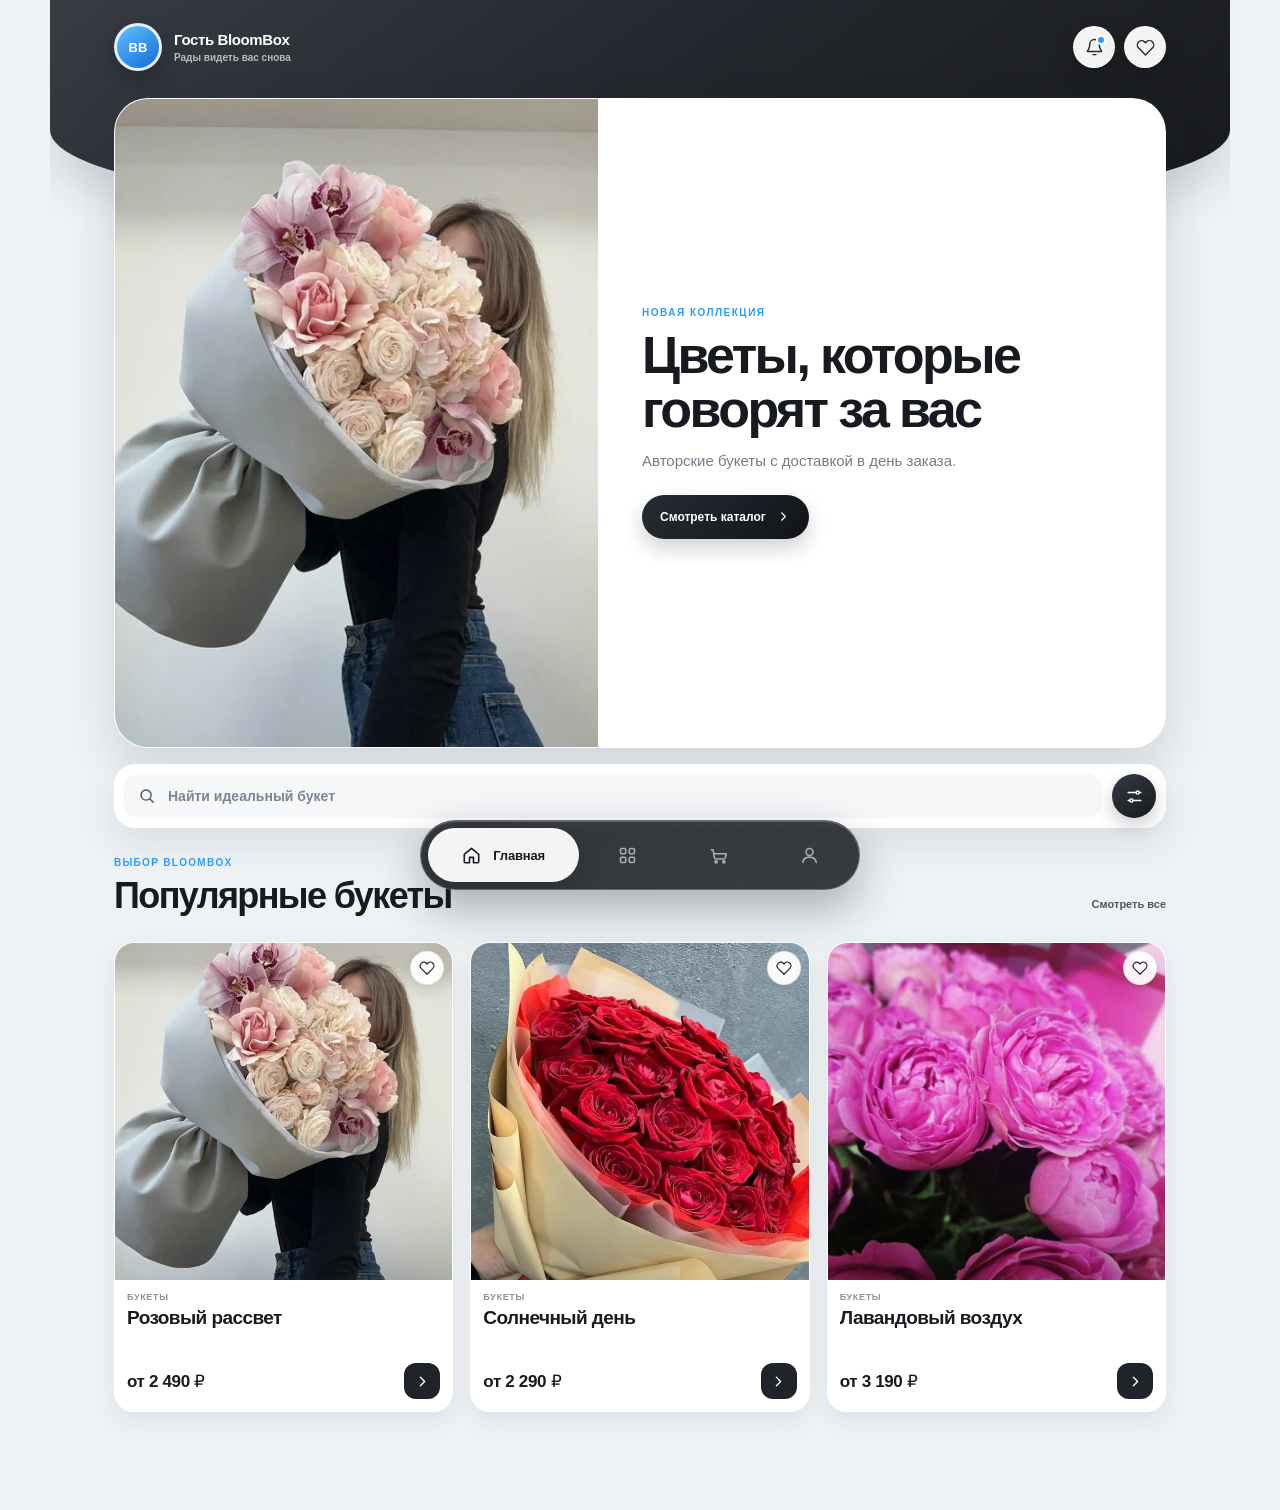
==== index.html @ d6ca6394 "Add files via upload" ====
<!doctype html>
<html lang="ru">
<head>
  <meta charset="utf-8">
  <meta name="viewport" content="width=device-width, initial-scale=1, viewport-fit=cover">
  <meta name="theme-color" content="#23262c">
  <meta name="color-scheme" content="light">
  <title>BloomBox</title>
  <link rel="stylesheet" href="styles.css?v=58">
  <script src="https://telegram.org/js/telegram-web-app.js"></script>
</head>
<body>
  <div class="app-shell is-main" id="appShell">
    <header class="profile-hero" id="profileHero">
      <div class="profile-bar">
        <button class="user-chip" type="button" data-nav-target="profile" aria-label="Открыть профиль">
          <span class="user-avatar" id="userAvatar" aria-hidden="true"><span id="userInitials">BB</span></span>
          <span class="user-copy">
            <strong id="userName">Гость BloomBox</strong>
            <small>Рады видеть вас снова</small>
          </span>
        </button>

        <div class="profile-actions">
          <button class="round-action has-dot" id="notificationAction" type="button" aria-label="Уведомления">
            <svg viewBox="0 0 24 24" aria-hidden="true"><path d="M18 8a6 6 0 0 0-12 0c0 7-3 7-3 9h18c0-2-3-2-3-9"/><path d="M13.75 21h-3.5"/></svg>
          </button>
          <button class="round-action" id="favoriteAction" type="button" aria-label="Открыть избранное">
            <svg viewBox="0 0 24 24" aria-hidden="true"><path d="M20.8 4.9a5.45 5.45 0 0 0-7.7 0L12 6l-1.1-1.1a5.45 5.45 0 0 0-7.7 7.7l1.1 1.1L12 21.4l7.7-7.7 1.1-1.1a5.45 5.45 0 0 0 0-7.7Z"/></svg>
          </button>
        </div>
      </div>
    </header>

    <main class="page-stack" id="pageStack">
      <section class="page is-active" id="page-main" data-page="main" aria-label="Главная">
        <article class="feature-card">
          <div class="feature-card__media">
            <img id="mainHeroImage" src="images/rozovyi-rassvet.webp" data-default-src="images/rozovyi-rassvet.webp" alt="Нежный розовый букет" loading="eager">
          </div>
          <div class="feature-card__copy">
            <span class="feature-card__eyebrow">Новая коллекция</span>
            <h1>Цветы, которые говорят за вас</h1>
            <p>Авторские букеты с доставкой в день заказа.</p>
            <button class="primary-button" type="button" data-nav-target="search">
              <span>Смотреть каталог</span>
              <svg viewBox="0 0 24 24" aria-hidden="true"><path d="m9 18 6-6-6-6"/></svg>
            </button>
          </div>
        </article>

        <section class="search-panel card-surface" aria-label="Поиск букетов">
          <div class="search-field search-field--live">
            <svg class="search-field__icon" viewBox="0 0 24 24" aria-hidden="true"><circle cx="10.75" cy="10.75" r="6.75"/><path d="m16 16 4.25 4.25"/></svg>
            <input
              id="homeSearch"
              type="search"
              placeholder="Найти идеальный букет"
              autocomplete="off"
              enterkeyhint="search"
              aria-label="Поиск букетов на главной"
            >
            <button class="search-field__clear" id="homeSearchClear" type="button" aria-label="Очистить поиск" hidden>
              <svg viewBox="0 0 24 24" aria-hidden="true"><path d="m7 7 10 10M17 7 7 17"/></svg>
            </button>
          </div>
          <button class="filter-button" id="homeFilterButton" type="button" aria-label="Открыть фильтры">
            <svg viewBox="0 0 24 24" aria-hidden="true"><path d="M4 7h10M18 7h2M4 17h2M10 17h10"/><circle cx="16" cy="7" r="2"/><circle cx="8" cy="17" r="2"/></svg>
          </button>
        </section>

        <section class="products-section">
          <div class="section-heading">
            <div>
              <span id="homeSectionEyebrow">Выбор BloomBox</span>
              <h2 id="homeSectionTitle">Популярные букеты</h2>
            </div>
            <button id="homeShowAll" type="button" data-nav-target="search">Смотреть все</button>
          </div>
          <div class="product-grid" id="homeProducts"></div>
        </section>
      </section>

      <section class="page page--content" id="page-search" data-page="search" aria-label="Каталог" hidden>
        <div class="page-heading catalog-heading">
          <div>
            <h1>Каталог</h1>
          </div>
        </div>

        <div class="catalog-sticky-tools">
          <section class="search-panel card-surface catalog-search-panel" aria-label="Поиск товаров в каталоге">
            <div class="search-field search-field--live">
              <svg class="search-field__icon" viewBox="0 0 24 24" aria-hidden="true"><circle cx="10.75" cy="10.75" r="6.75"/><path d="m16 16 4.25 4.25"/></svg>
              <input
                id="catalogSearch"
                type="search"
                placeholder="Найти товар"
                autocomplete="off"
                enterkeyhint="search"
                aria-label="Поиск товаров в каталоге"
              >
              <button class="search-field__clear" id="catalogSearchClear" type="button" aria-label="Очистить поиск" hidden>
                <svg viewBox="0 0 24 24" aria-hidden="true"><path d="m7 7 10 10M17 7 7 17"/></svg>
              </button>
            </div>
          </section>

          <div class="catalog-type-strip">
            <div class="catalog-type-tabs" id="catalogTypeTabs" aria-label="Тип товара">
              <button class="catalog-type-tab is-active" type="button" data-catalog-type="all" aria-pressed="true">Все</button>
              <button class="catalog-type-tab" type="button" data-catalog-type="bouquets" aria-pressed="false">Букеты</button>
              <button class="catalog-type-tab" type="button" data-catalog-type="postcards" aria-pressed="false">Открытки</button>
              <button class="catalog-type-tab" type="button" data-catalog-type="soft-toys" aria-pressed="false">Мягкие игрушки</button>
            </div>
          </div>
        </div>

        <div class="catalog-control-stack">
        <section class="catalog-price-range" aria-labelledby="catalogPriceTitle">
          <header class="catalog-price-range__header">
            <div>
              <span>Диапазон</span>
              <h2 id="catalogPriceTitle">Цена</h2>
            </div>
            <button id="catalogPriceReset" type="button">Сбросить</button>
          </header>

          <div class="catalog-price-values" aria-live="polite">
            <div><span>От</span><strong id="catalogPriceMinLabel">0 ₽</strong></div>
            <div><span>До</span><strong id="catalogPriceMaxLabel">0 ₽</strong></div>
          </div>

          <div class="catalog-range" id="catalogRange">
            <div class="catalog-range__rail"></div>
            <input id="catalogPriceMin" type="range" min="0" max="10000" step="100" value="0" aria-label="Минимальная цена">
            <input id="catalogPriceMax" type="range" min="0" max="10000" step="100" value="10000" aria-label="Максимальная цена">
          </div>
        </section>

        <button class="catalog-sort-control" type="button" data-open-catalog-picker="sort" aria-haspopup="dialog">
          <span>
            <small>Сортировка</small>
            <strong id="catalogSortValue">Сначала популярные</strong>
          </span>
          <svg viewBox="0 0 24 24" aria-hidden="true"><path d="m7 10 5 5 5-5"/></svg>
        </button>
        </div>

        <div class="catalog-results-row">
          <span id="catalogResultsCount">0 товаров</span>
          <button id="catalogResetAll" type="button" hidden>Сбросить всё</button>
        </div>

        <div class="product-grid product-grid--catalog" id="catalogProducts"></div>
      </section>

      <section class="page page--checkout" id="page-cart" data-page="cart" aria-label="Корзина" hidden>
        <header class="checkout-header">
          <button class="checkout-back" id="cartBack" type="button" aria-label="Вернуться назад">
            <svg viewBox="0 0 24 24" aria-hidden="true"><path d="m15 18-6-6 6-6"/></svg>
          </button>
          <div>
            <span>Оформление заказа</span>
            <h1>Ваш заказ</h1>
          </div>
        </header>

        <div class="checkout-flow">
          <section class="checkout-card checkout-card--products" aria-labelledby="cartItemsTitle">
            <div class="checkout-card__heading">
              <div>
                <span>Шаг 1</span>
                <h2 id="cartItemsTitle">Товары</h2>
              </div>
              <small id="cartItemsCount">0 товаров</small>
            </div>
            <div class="cart-items" id="cartContent"></div>
          </section>

          <form class="checkout-form" id="checkoutForm" novalidate>
            <section class="checkout-card">
              <div class="checkout-card__heading">
                <div><span>Шаг 2</span><h2>Контактные данные</h2></div>
              </div>
              <div class="form-grid form-grid--two">
                <label class="field">
                  <span>Ваше имя</span>
                  <input id="customerName" name="customer_name" type="text" autocomplete="name" placeholder="Как к вам обращаться" required>
                </label>
                <label class="field">
                  <span>Телефон</span>
                  <input id="customerPhone" name="customer_phone" type="tel" autocomplete="tel" inputmode="tel" placeholder="+7 999 000-00-00" required>
                </label>
              </div>
            </section>

            <section class="checkout-card">
              <div class="checkout-card__heading">
                <div><span>Шаг 3</span><h2>Получатель</h2></div>
              </div>
              <label class="same-recipient">
                <input id="sameRecipient" type="checkbox">
                <span class="same-recipient__control" aria-hidden="true"><svg viewBox="0 0 24 24"><path d="m6 12 4 4 8-9"/></svg></span>
                <span>Я получу заказ самостоятельно</span>
              </label>
              <div class="form-grid form-grid--two" id="recipientFields">
                <label class="field">
                  <span>Имя получателя</span>
                  <input id="recipientName" name="recipient_name" type="text" autocomplete="off" placeholder="Имя получателя" required>
                </label>
                <label class="field">
                  <span>Телефон получателя</span>
                  <input id="recipientPhone" name="recipient_phone" type="tel" inputmode="tel" placeholder="+7 999 000-00-00" required>
                </label>
              </div>
            </section>

            <section class="checkout-card">
              <div class="checkout-card__heading">
                <div><span>Шаг 4</span><h2>Доставка и самовывоз</h2></div>
              </div>
              <div class="delivery-switch" role="radiogroup" aria-label="Способ получения">
                <label>
                  <input type="radio" name="delivery_type" value="delivery" checked>
                  <span><svg viewBox="0 0 24 24"><path d="M3.5 7.5h11v9h-11z"/><path d="M14.5 10.5h3.1l2.9 3v3h-6z"/><circle cx="7" cy="18" r="1.7"/><circle cx="18" cy="18" r="1.7"/></svg>Доставка</span>
                </label>
                <label>
                  <input type="radio" name="delivery_type" value="pickup">
                  <span><svg viewBox="0 0 24 24"><path d="M5 9.5h14v10H5z"/><path d="M3.5 9.5 6 4.5h12l2.5 5"/><path d="M9 19.5v-5h6v5"/></svg>Самовывоз</span>
                </label>
              </div>

              <div class="delivery-fields" id="deliveryFields">
                <label class="field field--wide">
                  <span>Адрес доставки</span>
                  <input id="deliveryAddress" name="address" type="text" autocomplete="street-address" placeholder="Город, улица, дом, квартира" required>
                </label>
                <div class="form-grid form-grid--two">
                  <label class="field">
                    <span>Дата</span>
                    <input id="deliveryDate" name="delivery_date" type="date" required>
                  </label>
                  <label class="field">
                    <span>Интервал</span>
                    <select id="deliveryInterval" name="delivery_interval" required>
                      <option value="">Выберите время</option>
                      <option>10:00–13:00</option>
                      <option>13:00–16:00</option>
                      <option>16:00–19:00</option>
                      <option>19:00–22:00</option>
                    </select>
                  </label>
                </div>
              </div>
            </section>

            <section class="checkout-card">
              <div class="checkout-card__heading">
                <div><span>Шаг 5</span><h2>Пожелания к заказу</h2></div>
              </div>
              <div class="form-grid">
                <label class="field">
                  <span>Текст открытки</span>
                  <textarea id="postcardText" name="postcard_text" rows="3" maxlength="500" placeholder="Напишите текст, который мы вложим в букет"></textarea>
                </label>
                <label class="field">
                  <span>Комментарий</span>
                  <textarea id="orderComment" name="comment" rows="3" maxlength="700" placeholder="Домофон, этаж или другие детали"></textarea>
                </label>
              </div>
            </section>

            <section class="checkout-card checkout-summary" aria-labelledby="summaryTitle">
              <div class="checkout-card__heading">
                <div><span>Итог</span><h2 id="summaryTitle">Состав заказа</h2></div>
              </div>
              <div class="summary-lines" id="summaryLines"></div>
              <div class="summary-total"><span>К оплате</span><strong id="summaryTotal">0 ₽</strong></div>
            </section>

            <p class="checkout-note">Нажимая «Заказать», вы подтверждаете правильность данных. Менеджер свяжется с вами для подтверждения.</p>
            <div class="form-status" id="formStatus" role="status" aria-live="polite"></div>
          </form>
        </div>
      </section>

      <section class="page page--content" id="page-profile" data-page="profile" aria-label="Профиль" hidden>
        <div class="simple-page card-surface">
          <span>Личный кабинет</span><h1>Профиль</h1>
          <p>Заказы, адреса доставки и персональные настройки появятся здесь.</p>
        </div>
      </section>

      <section class="page page--content admin-page" id="page-admin" data-page="admin" aria-label="Админ-панель" hidden>
        <header class="admin-page__header">
          <div>
            <span>Управление магазином</span>
            <h1>Админ-панель</h1>
          </div>
          <button class="admin-store-button" type="button" data-nav-target="main">
            <span>В магазин</span>
            <svg viewBox="0 0 24 24" aria-hidden="true"><path d="m9 18 6-6-6-6"/></svg>
          </button>
        </header>

        <article class="admin-welcome card-surface">
          <div class="admin-welcome__icon" aria-hidden="true">
            <svg viewBox="0 0 24 24"><path d="M12 3.25 19 6v5.3c0 4.35-2.55 7.7-7 9.45-4.45-1.75-7-5.1-7-9.45V6l7-2.75Z"/><path d="m8.7 12.1 2.1 2.1 4.6-4.8"/></svg>
          </div>
          <div>
            <span>BloomBox Control</span>
            <h2 id="adminGreeting">Доступ администратора подтверждён</h2>
            <p>Заказы, каталог, клиенты и настройки магазина будут собраны в одном интерфейсе.</p>
          </div>
        </article>

        <section class="admin-stats" aria-label="Показатели магазина">
          <article class="admin-stat-card card-surface">
            <div class="admin-stat-card__top">
              <span>Новые заказы</span>
              <i class="admin-stat-card__icon" aria-hidden="true">
                <svg viewBox="0 0 24 24"><path d="M6 4.5h12v15H6z"/><path d="M9 8h6M9 12h6M9 16h3"/></svg>
              </i>
            </div>
            <strong id="adminNewOrders">—</strong>
            <small>Требуют внимания</small>
          </article>

          <article class="admin-stat-card card-surface">
            <div class="admin-stat-card__top">
              <span>Все заказы</span>
              <i class="admin-stat-card__icon" aria-hidden="true">
                <svg viewBox="0 0 24 24"><path d="M4.5 7.5h15v12h-15z"/><path d="M8 7.5V5h8v2.5M8.5 12h7"/></svg>
              </i>
            </div>
            <strong id="adminOrderCount">—</strong>
            <small>За всё время</small>
          </article>

          <article class="admin-stat-card card-surface">
            <div class="admin-stat-card__top">
              <span>Товары</span>
              <i class="admin-stat-card__icon" aria-hidden="true">
                <svg viewBox="0 0 24 24"><path d="M5 8.25 12 4l7 4.25v8.5L12 21l-7-4.25v-8.5Z"/><path d="m5 8.25 7 4.25 7-4.25M12 12.5V21"/></svg>
              </i>
            </div>
            <strong id="adminProductCount">—</strong>
            <small>Опубликовано</small>
          </article>

          <article class="admin-stat-card admin-stat-card--accent card-surface">
            <div class="admin-stat-card__top">
              <span>Выручка</span>
              <i class="admin-stat-card__icon" aria-hidden="true">
                <svg viewBox="0 0 24 24"><path d="M5 7h14v10H5z"/><path d="M8 10.5h8M8 13.5h5"/></svg>
              </i>
            </div>
            <strong id="adminRevenue">—</strong>
            <small>Без отменённых заказов</small>
          </article>
        </section>

        <section class="admin-section">
          <div class="admin-section__heading">
            <div>
              <span>Основные разделы</span>
              <h2>Управление</h2>
            </div>
          </div>

          <div class="admin-menu-grid">
            <button class="admin-menu-card" type="button" data-admin-section="orders">
              <span class="admin-menu-card__icon">
                <svg viewBox="0 0 24 24"><path d="M6 4.5h12v15H6z"/><path d="M9 8h6M9 12h6M9 16h3"/></svg>
              </span>
              <span class="admin-menu-card__copy">
                <strong>Заказы</strong>
                <small>Статусы, состав и доставка</small>
              </span>
              <span class="admin-menu-card__badge" id="adminOrdersBadge" hidden>0</span>
              <svg class="admin-menu-card__arrow" viewBox="0 0 24 24" aria-hidden="true"><path d="m9 18 6-6-6-6"/></svg>
            </button>

            <button class="admin-menu-card" type="button" data-admin-section="products">
              <span class="admin-menu-card__icon">
                <svg viewBox="0 0 24 24"><path d="M5 8.25 12 4l7 4.25v8.5L12 21l-7-4.25v-8.5Z"/><path d="m5 8.25 7 4.25 7-4.25M12 12.5V21"/></svg>
              </span>
              <span class="admin-menu-card__copy">
                <strong>Товары</strong>
                <small>Создание, цены и фотографии</small>
              </span>
              <svg class="admin-menu-card__arrow" viewBox="0 0 24 24" aria-hidden="true"><path d="m9 18 6-6-6-6"/></svg>
            </button>

            <button class="admin-menu-card" type="button" data-admin-section="addons">
              <span class="admin-menu-card__icon">
                <svg viewBox="0 0 24 24"><path d="M12 4v16M4 12h16"/></svg>
              </span>
              <span class="admin-menu-card__copy">
                <strong>Дополнения</strong>
                <small>Открытки, упаковка и подарки</small>
              </span>
              <svg class="admin-menu-card__arrow" viewBox="0 0 24 24" aria-hidden="true"><path d="m9 18 6-6-6-6"/></svg>
            </button>

            <button class="admin-menu-card" type="button" data-admin-section="customers">
              <span class="admin-menu-card__icon">
                <svg viewBox="0 0 24 24"><circle cx="9" cy="8" r="3.25"/><circle cx="17" cy="10" r="2.25"/><path d="M3.75 19c.45-3.5 2.2-5.25 5.25-5.25S13.8 15.5 14.25 19M14.5 14.25c2.8 0 4.45 1.55 4.85 4.75"/></svg>
              </span>
              <span class="admin-menu-card__copy">
                <strong>Клиенты</strong>
                <small>История заказов и контакты</small>
              </span>
              <svg class="admin-menu-card__arrow" viewBox="0 0 24 24" aria-hidden="true"><path d="m9 18 6-6-6-6"/></svg>
            </button>

            <button class="admin-menu-card" type="button" data-admin-section="notifications">
              <span class="admin-menu-card__icon">
                <svg viewBox="0 0 24 24"><path d="M18 8a6 6 0 0 0-12 0c0 7-3 7-3 9h18c0-2-3-2-3-9"/><path d="M13.75 21h-3.5"/></svg>
              </span>
              <span class="admin-menu-card__copy">
                <strong>Рассылки</strong>
                <small>Новости и уведомления</small>
              </span>
              <svg class="admin-menu-card__arrow" viewBox="0 0 24 24" aria-hidden="true"><path d="m9 18 6-6-6-6"/></svg>
            </button>

            <button class="admin-menu-card" type="button" data-admin-section="analytics">
              <span class="admin-menu-card__icon">
                <svg viewBox="0 0 24 24"><path d="M5 19V11M12 19V5M19 19v-8"/></svg>
              </span>
              <span class="admin-menu-card__copy">
                <strong>Аналитика</strong>
                <small>Продажи, товары и средний чек</small>
              </span>
              <svg class="admin-menu-card__arrow" viewBox="0 0 24 24" aria-hidden="true"><path d="m9 18 6-6-6-6"/></svg>
            </button>

            <button class="admin-menu-card" type="button" data-admin-section="settings">
              <span class="admin-menu-card__icon">
                <svg viewBox="0 0 24 24"><circle cx="12" cy="12" r="3"/><path d="M12 3.5v2M12 18.5v2M20.5 12h-2M5.5 12h-2M18 6l-1.4 1.4M7.4 16.6 6 18M18 18l-1.4-1.4M7.4 7.4 6 6"/></svg>
              </span>
              <span class="admin-menu-card__copy">
                <strong>Настройки</strong>
                <small>Доставка, интервалы и доступы</small>
              </span>
              <svg class="admin-menu-card__arrow" viewBox="0 0 24 24" aria-hidden="true"><path d="m9 18 6-6-6-6"/></svg>
            </button>
          </div>
        </section>

        <p class="admin-security-note">
          <svg viewBox="0 0 24 24" aria-hidden="true"><path d="M12 3.25 19 6v5.3c0 4.35-2.55 7.7-7 9.45-4.45-1.75-7-5.1-7-9.45V6l7-2.75Z"/></svg>
          Доступ проверяется сервером через аккаунт Telegram.
        </p>
      </section>

      <section class="page page--content" id="page-favorites" data-page="favorites" aria-label="Избранное" hidden>
        <div class="page-heading page-heading--back">
          <button class="back-button" id="favoritesBack" type="button" aria-label="Назад">
            <svg viewBox="0 0 24 24"><path d="m15 18-6-6 6-6"/></svg>
          </button>
          <div><span>Сохранённые букеты</span><h1>Избранное</h1></div>
        </div>
        <div class="product-grid product-grid--catalog" id="favoriteProducts"></div>
      </section>

      <section class="page admin-workspace-page" id="page-admin-orders" data-page="admin-orders" hidden>
      <header class="admin-sub-header"><button data-admin-back>←</button><h1>Заказы</h1></header>
      <div class="admin-filter-row"><button class="is-active">Новые</button><button>В работе</button><button>Готовы</button><button>Архив</button></div>
      <div class="admin-list" id="adminOrdersList"></div>
      </section>
      <section class="page admin-workspace-page admin-products-page" id="page-admin-products" data-page="admin-products" hidden>
        <header class="admin-workspace-header admin-products-header">
          <div class="admin-products-header__main">
            <button class="admin-back-button" type="button" data-admin-back aria-label="Назад в админ-панель">
              <svg viewBox="0 0 24 24" aria-hidden="true"><path d="m15 18-6-6 6-6"/></svg>
            </button>
            <div>
              <span>Управление каталогом</span>
              <h1>Товары</h1>
            </div>
          </div>
          <button class="admin-add-button admin-add-button--compact" id="adminAddProductButton" type="button" aria-label="Добавить товар">
            <span class="admin-add-button__circle" aria-hidden="true">
              <span class="admin-add-button__plus">+</span>
            </span>
            <span class="admin-add-button__text">Добавить</span>
          </button>
        </header>
      
        <section class="admin-product-toolbar admin-product-toolbar--top card-surface">
          <label class="admin-product-search" for="adminProductSearch">
            <svg viewBox="0 0 24 24" aria-hidden="true"><circle cx="10.8" cy="10.8" r="5.8"/><path d="m15.1 15.1 4.2 4.2"/></svg>
            <input id="adminProductSearch" type="search" placeholder="Поиск по названию, категории или составу">
          </label>
          <section class="admin-product-stats admin-product-stats--top" aria-label="Статистика товаров">
            <article class="admin-product-stat">
              <span>Всего</span>
              <strong id="adminProductTotal">0</strong>
              <small>товаров</small>
            </article>
            <article class="admin-product-stat">
              <span>Активные</span>
              <strong id="adminProductActive">0</strong>
              <small>видны клиентам</small>
            </article>
            <article class="admin-product-stat">
              <span>Витрина</span>
              <strong id="adminProductFeatured">0</strong>
              <small>на главной</small>
            </article>
          </section>
          <div class="admin-product-tabs" aria-label="Фильтр товаров">
            <button class="is-active" type="button" data-admin-product-filter="all">Все</button>
            <button type="button" data-admin-product-filter="bouquets">Букеты</button>
            <button type="button" data-admin-product-filter="postcards">Открытки</button>
            <button type="button" data-admin-product-filter="soft-toys">Игрушки</button>
          </div>
        </section>

        <section class="admin-main-card-manager card-surface" aria-label="Главная карточка сайта">
          <div class="admin-main-card-manager__preview" id="adminHeroImagePreview" aria-hidden="true"></div>
          <div class="admin-main-card-manager__body">
            <div class="admin-main-card-manager__title">
              <span>Главная карточка</span>
              <h2>Большая картинка на старте</h2>
              <p>Эта фотография показывается первой, когда клиент открывает магазин.</p>
            </div>
            <div class="admin-main-card-manager__controls">
              <button class="admin-edit-mini-button" id="adminHeroImageButton" type="button">Выбрать фото</button>
              <button class="admin-edit-mini-button admin-edit-mini-button--ghost" id="adminHeroImagePathButton" type="button">Вставить путь</button>
              <input class="visually-hidden" id="adminHeroImageFile" type="file" accept="image/*">
            </div>
            <label class="admin-main-card-manager__path">
              <span>Ссылка или путь</span>
              <input id="adminHeroImageInput" type="text" placeholder="images/hero.webp">
            </label>
            <div class="admin-main-card-manager__actions">
              <button class="admin-main-card-button admin-main-card-button--secondary" id="adminHeroImageReset" type="button">Сбросить</button>
              <button class="admin-main-card-button admin-main-card-button--primary" id="adminHeroImageSave" type="button">Применить</button>
            </div>
          </div>
        </section>

        <section class="admin-featured-manager card-surface" aria-label="Популярные товары на главной">
          <div class="admin-featured-manager__top">
            <div>
              <span>Главная витрина</span>
              <h2>Популярное</h2>
            </div>
            <p>Тяните за ручку справа. Остальная карточка спокойно скроллится вместе со страницей.</p>
          </div>
          <div class="admin-featured-list" id="adminFeaturedList"></div>
        </section>

        <div class="admin-product-list admin-product-list--first" id="adminProductsList"></div>
      </section>
    </main>

    <nav class="bottom-nav" id="bottomNav" aria-label="Основная навигация">
      <button class="nav-item is-active" type="button" data-nav="main" aria-controls="page-main" aria-current="page" aria-label="Главная">
        <span class="nav-item__icon"><svg viewBox="0 0 24 24"><path d="M3.75 10.6 12 3.75l8.25 6.85v8.65a1 1 0 0 1-1 1h-5v-6.1h-4.5v6.1h-5a1 1 0 0 1-1-1V10.6Z"/></svg></span><span class="nav-item__label">Главная</span>
      </button>
      <button class="nav-item" type="button" data-nav="search" aria-controls="page-search" aria-label="Каталог">
        <span class="nav-item__icon">
          <svg viewBox="0 0 24 24" aria-hidden="true">
            <rect x="4" y="4" width="6" height="6" rx="1.5"/>
            <rect x="14" y="4" width="6" height="6" rx="1.5"/>
            <rect x="4" y="14" width="6" height="6" rx="1.5"/>
            <rect x="14" y="14" width="6" height="6" rx="1.5"/>
          </svg>
        </span>
        <span class="nav-item__label">Каталог</span>
      </button>
      <button class="nav-item" type="button" data-nav="cart" aria-controls="page-cart" aria-label="Корзина">
        <span class="nav-item__icon"><svg viewBox="0 0 24 24"><path d="M3.75 5.5h2.1l1.45 9.05a1.75 1.75 0 0 0 1.73 1.47h8.93a1.75 1.75 0 0 0 1.7-1.31l1.18-4.71H6.58"/><circle cx="9.25" cy="19.25" r="1.25"/><circle cx="18.1" cy="19.25" r="1.25"/></svg></span><span class="nav-item__label">Корзина</span>
      </button>
      <button class="nav-item" type="button" data-nav="profile" aria-controls="page-profile" aria-label="Профиль">
        <span class="nav-item__icon"><svg viewBox="0 0 24 24"><circle cx="12" cy="8" r="4"/><path d="M4.25 20c.55-4.1 3.1-6.15 7.75-6.15S19.2 15.9 19.75 20"/></svg></span><span class="nav-item__label">Профиль</span>
      </button>
    </nav>

    <div class="checkout-action" id="checkoutAction" hidden>
      <div class="checkout-action__inner">
        <div><span>Итого</span><strong id="checkoutActionTotal">0 ₽</strong></div>
        <button id="placeOrderButton" type="submit" form="checkoutForm">
          <span>Заказать</span>
          <svg viewBox="0 0 24 24" aria-hidden="true"><path d="m9 18 6-6-6-6"/></svg>
        </button>
      </div>
    </div>
  </div>

  <div class="product-overlay" id="productOverlay" hidden>
    <button class="product-overlay__scrim" type="button" data-close-product aria-label="Закрыть карточку"></button>
    <article class="product-detail" role="dialog" aria-modal="true" aria-labelledby="detailTitle">
      <div class="product-detail__topbar">
        <button class="detail-icon-button" type="button" data-close-product aria-label="Назад"><svg viewBox="0 0 24 24"><path d="m15 18-6-6 6-6"/></svg></button>
        <button class="detail-icon-button" id="shareProduct" type="button" aria-label="Поделиться"><svg viewBox="0 0 24 24"><circle cx="18" cy="5" r="2.2"/><circle cx="6" cy="12" r="2.2"/><circle cx="18" cy="19" r="2.2"/><path d="m8 11 8-5M8 13l8 5"/></svg></button>
      </div>

      <div class="detail-gallery" id="detailGallery">
        <div class="detail-gallery__track" id="detailGalleryTrack" aria-live="polite"></div>

        <button class="gallery-arrow gallery-arrow--prev" id="galleryPrev" type="button" aria-label="Предыдущее фото">
          <svg viewBox="0 0 24 24"><path d="m15 18-6-6 6-6"/></svg>
        </button>
        <button class="gallery-arrow gallery-arrow--next" id="galleryNext" type="button" aria-label="Следующее фото">
          <svg viewBox="0 0 24 24"><path d="m9 18 6-6-6-6"/></svg>
        </button>

        <button class="detail-favorite" id="detailFavorite" type="button" aria-label="Добавить в избранное"><svg viewBox="0 0 24 24"><path d="M20.8 4.9a5.45 5.45 0 0 0-7.7 0L12 6l-1.1-1.1a5.45 5.45 0 0 0-7.7 7.7l1.1 1.1L12 21.4l7.7-7.7 1.1-1.1a5.45 5.45 0 0 0 0-7.7Z"/></svg></button>

        <div class="gallery-footer">
          <div class="gallery-dots" id="galleryDots" aria-label="Фотографии товара"></div>
          <span class="gallery-counter" id="galleryCounter">1 / 1</span>
        </div>
      </div>

      <div class="detail-content">
        <div class="rating-pill"><span>★ 4.9</span><small>126 отзывов</small></div>
        <div class="detail-title-row">
          <div><span id="detailCollection">Авторская коллекция</span><h2 id="detailTitle"></h2></div>
          <small class="stock-label">В наличии</small>
        </div>

        <section class="option-section">
          <div class="option-section__heading">
            <h3 id="detailOptionTitle">Размер</h3>
          </div>
          <div class="size-options" id="sizeOptions"></div>
        </section>

        <section class="option-section description-section">
          <h3>Состав</h3>
          <p id="detailComposition"></p>
        </section>

        <section class="option-section description-section" id="detailAboutSection">
          <h3>О товаре</h3>
          <p id="detailDescription"></p>
        </section>
      </div>

      <div class="detail-buybar">
        <strong id="detailPrice"></strong>
        <button id="addToCartButton" type="button">
          <svg viewBox="0 0 24 24"><path d="M3.75 5.5h2.1l1.45 9.05a1.75 1.75 0 0 0 1.73 1.47h8.93a1.75 1.75 0 0 0 1.7-1.31l1.18-4.71H6.58"/><circle cx="9.25" cy="19.25" r="1.25"/><circle cx="18.1" cy="19.25" r="1.25"/></svg>
          <span>В корзину</span>
        </button>
      </div>
    </article>
  </div>

  <div class="filter-overlay" id="filterOverlay" hidden>
    <button class="filter-overlay__scrim" type="button" data-close-filter aria-label="Закрыть фильтры"></button>
    <section class="filter-sheet" role="dialog" aria-modal="true" aria-labelledby="filterTitle">
      <div class="filter-sheet__handle" aria-hidden="true"></div>
      <header class="filter-sheet__header">
        <div>
          <span>Настройка каталога</span>
          <h2 id="filterTitle">Фильтры</h2>
        </div>
        <button class="filter-sheet__close" type="button" data-close-filter aria-label="Закрыть">
          <svg viewBox="0 0 24 24"><path d="m6 6 12 12M18 6 6 18"/></svg>
        </button>
      </header>

      <section class="filter-group">
        <h3>Цена</h3>
        <div class="filter-options filter-options--grid">
          <button class="filter-option is-active" type="button" data-filter-price="all">Любая</button>
          <button class="filter-option" type="button" data-filter-price="under3000">До 3 000 ₽</button>
          <button class="filter-option" type="button" data-filter-price="3000to4000">3 000–4 000 ₽</button>
          <button class="filter-option" type="button" data-filter-price="over4000">От 4 000 ₽</button>
        </div>
      </section>

      <section class="filter-group">
        <h3>Сортировка</h3>
        <div class="filter-options">
          <button class="filter-option is-active" type="button" data-filter-sort="featured">Сначала популярные</button>
          <button class="filter-option" type="button" data-filter-sort="newest">Сначала новинки</button>
          <button class="filter-option" type="button" data-filter-sort="priceAsc">Сначала дешевле</button>
          <button class="filter-option" type="button" data-filter-sort="priceDesc">Сначала дороже</button>
          <button class="filter-option" type="button" data-filter-sort="nameAsc">По названию А–Я</button>
          <button class="filter-option" type="button" data-filter-sort="nameDesc">По названию Я–А</button>
        </div>
      </section>

      <footer class="filter-sheet__actions">
        <button class="filter-reset" id="filterReset" type="button">Сбросить</button>
        <button class="filter-apply" id="filterApply" type="button">Показать букеты</button>
      </footer>
    </section>
  </div>

  <div class="catalog-picker-overlay" id="catalogPickerOverlay" hidden>
    <button class="catalog-picker-overlay__scrim" type="button" data-close-catalog-picker aria-label="Закрыть список"></button>
    <section class="catalog-picker" role="dialog" aria-modal="true" aria-labelledby="catalogPickerTitle">
      <div class="catalog-picker__handle" aria-hidden="true"></div>
      <header class="catalog-picker__header">
        <div>
          <span>Настройка каталога</span>
          <h2 id="catalogPickerTitle">Сортировка</h2>
        </div>
        <button class="catalog-picker__close" type="button" data-close-catalog-picker aria-label="Закрыть">
          <svg viewBox="0 0 24 24"><path d="m6 6 12 12M18 6 6 18"/></svg>
        </button>
      </header>
      <div class="catalog-picker__options" id="catalogPickerOptions"></div>
    </section>
  </div>

  <div class="admin-type-overlay" id="adminProductTypePicker" hidden>
    <button class="admin-type-overlay__scrim" type="button" data-admin-type-close aria-label="Закрыть выбор типа товара"></button>
    <section class="admin-type-picker" role="dialog" aria-modal="true" aria-labelledby="adminProductTypeTitle">
      <div class="admin-type-picker__handle" aria-hidden="true"></div>
      <header class="admin-type-picker__header">
        <div>
          <span>Новый товар</span>
          <h2 id="adminProductTypeTitle">Выберите тип</h2>
        </div>
        <button class="admin-type-picker__close" type="button" data-admin-type-close aria-label="Закрыть">
          <svg viewBox="0 0 24 24"><path d="m6 6 12 12M18 6 6 18"/></svg>
        </button>
      </header>
      <div class="admin-type-options" aria-label="Тип товара">
        <button type="button" data-admin-create-type="bouquets">
          <strong>Букет</strong>
          <span>Фото, состав, описание, размеры S/M/L и цены.</span>
        </button>
        <button type="button" data-admin-create-type="postcards">
          <strong>Открытка</strong>
          <span>Фото, описание, формат открытки и цена.</span>
        </button>
        <button type="button" data-admin-create-type="soft-toys">
          <strong>Игрушка</strong>
          <span>Фото, описание, размеры игрушки и цены.</span>
        </button>
      </div>
    </section>
  </div>

  <div class="admin-editor-overlay" id="adminProductEditor" hidden>
    <button class="admin-editor-overlay__scrim" type="button" data-admin-editor-close aria-label="Закрыть редактор товара"></button>
    <section class="admin-product-editor" role="dialog" aria-modal="true" aria-labelledby="adminProductEditorTitle">
      <div class="admin-product-editor__handle" aria-hidden="true"></div>
      <header class="admin-product-editor__header">
        <div>
          <span>Редактирование карточки</span>
          <h2 id="adminProductEditorTitle">Товар</h2>
        </div>
        <button class="admin-product-editor__close" type="button" data-admin-editor-close aria-label="Закрыть">
          <svg viewBox="0 0 24 24"><path d="m6 6 12 12M18 6 6 18"/></svg>
        </button>
      </header>

      <form class="admin-product-edit-form" id="adminProductEditForm">
        <section class="admin-edit-photo-card">
          <div class="admin-edit-photo-preview" id="adminEditPhotoPreview" aria-hidden="true"></div>
          <div class="admin-edit-photo-card__body">
            <span>Фото товара</span>
            <strong id="adminEditPhotoTitle">Основное фото</strong>
            <p>Выберите фото с телефона или компьютера. Можно оставить ссылку/путь вручную.</p>
            <div class="admin-edit-photo-actions">
              <button class="admin-edit-mini-button" id="adminEditPhotoButton" type="button">Выбрать фото</button>
              <button class="admin-edit-mini-button admin-edit-mini-button--ghost" id="adminEditPhotoPathButton" type="button">Вставить путь</button>
            </div>
            <input class="visually-hidden" id="adminEditImageFile" type="file" accept="image/*">
          </div>
        </section>

        <label class="admin-edit-field admin-edit-field--photo-path">
          <span>Ссылка или путь на фото</span>
          <input id="adminEditImageUrl" type="text" placeholder="images/example.webp">
          <small>Для фото с устройства поле заполнится автоматически.</small>
        </label>

        <label class="admin-edit-field">
          <span>Название</span>
          <input id="adminEditName" type="text" placeholder="Название товара" required>
        </label>

        <label class="admin-edit-field">
          <span>Описание</span>
          <textarea id="adminEditDescription" rows="4" placeholder="Краткое описание товара"></textarea>
        </label>

        <label class="admin-edit-field">
          <span>Состав букета</span>
          <textarea id="adminEditComposition" rows="3" placeholder="Розы, гортензия, эвкалипт"></textarea>
        </label>

        <section class="admin-edit-prices">
          <div class="admin-edit-section-title">
            <span>Цены</span>
            <h3>Цена за каждый размер</h3>
          </div>
          <div class="admin-edit-variant-list" id="adminEditVariants"></div>
          <button class="admin-edit-add-variant" id="adminEditAddVariant" type="button">+ Добавить размер</button>
        </section>

        <footer class="admin-product-editor__actions">
          <button class="admin-edit-button admin-edit-button--secondary" type="button" data-admin-editor-close>Отмена</button>
          <button class="admin-edit-button admin-edit-button--primary" type="submit">Проверить</button>
        </footer>
      </form>

      <section class="admin-product-confirm" id="adminProductConfirm" hidden>
        <div class="admin-product-confirm__icon" aria-hidden="true">
          <svg viewBox="0 0 24 24"><path d="m6.75 12.25 3.2 3.2 7.3-7.3"/></svg>
        </div>
        <h3>Подтвердить изменения?</h3>
        <p>Карточка обновится только после подтверждения.</p>
        <div class="admin-product-change-list" id="adminProductChanges"></div>
        <div class="admin-product-editor__actions">
          <button class="admin-edit-button admin-edit-button--secondary" id="adminEditBackToForm" type="button">Вернуться</button>
          <button class="admin-edit-button admin-edit-button--primary" id="adminProductConfirmSave" type="button">Подтверждаю</button>
        </div>
      </section>
    </section>
  </div>


  <div class="confirm-overlay" id="deleteConfirm" hidden>
    <button class="confirm-overlay__scrim" type="button" data-delete-cancel aria-label="Закрыть подтверждение"></button>
    <section class="confirm-card" role="dialog" aria-modal="true" aria-labelledby="deleteConfirmTitle" aria-describedby="deleteConfirmText">
      <div class="confirm-card__icon" aria-hidden="true">
        <svg viewBox="0 0 24 24" aria-hidden="true" focusable="false">
          <path d="M8.2 3.5h7.6l.9 2.3H20v2.3H4V5.8h3.3l.9-2.3Z"/>
          <path d="M6.3 9.2h11.4l-.8 10.3H7.1L6.3 9.2Zm3.1 2.1v5.7h2v-5.7h-2Zm3.2 0v5.7h2v-5.7h-2Z"/>
        </svg>
      </div>
      <div class="confirm-card__copy">
        <h2 id="deleteConfirmTitle">Удалить товар?</h2>
        <p id="deleteConfirmText">Вы уверены, что хотите удалить этот букет из корзины?</p>
      </div>
      <div class="confirm-card__actions">
        <button class="confirm-button confirm-button--secondary" type="button" data-delete-cancel>Нет, оставить</button>
        <button class="confirm-button confirm-button--danger" id="confirmDeleteButton" type="button">Да, удалить</button>
      </div>
    </section>
  </div>

  <div class="toast" id="toast" hidden role="status" aria-live="polite"></div>
  <script src="script.js?v=58" defer></script>

</body>
</html>
---- styles.css ----
:root {
  --page: #eef2f5;
  --surface: #ffffff;
  --surface-soft: #f5f7f9;
  --ink: #171a1f;
  --muted: #727d89;
  --line: rgba(22, 31, 43, .10);
  --header: #24272d;
  --header-deep: #17191d;
  --blue: #2b9cff;
  --blue-deep: #1477d4;
  --blue-soft: #e1f2ff;
  --danger: #d94d58;
  --success: #2c8b5d;
  --safe-bottom: env(safe-area-inset-bottom, 0px);
  --safe-top: env(safe-area-inset-top, 0px);
  --page-inline: clamp(14px, 3.7vw, 34px);
  --nav-height: 70px;
  --font: Inter, "SF Pro Display", "Segoe UI Variable", "Segoe UI", Arial, sans-serif;
}

* { box-sizing: border-box; }
html { min-width: 320px; background: var(--page); -webkit-text-size-adjust: 100%; text-size-adjust: 100%; }
body { margin: 0; min-width: 320px; min-height: 100dvh; overflow-x: hidden; color: var(--ink); background: var(--page); font-family: var(--font); font-synthesis: none; -webkit-font-smoothing: antialiased; }
button, input, select, textarea { font: inherit; }
button { border: 0; -webkit-tap-highlight-color: transparent; }
input, select, textarea { min-width: 0; }
textarea { resize: vertical; }
svg { width: 1em; height: 1em; fill: none; stroke: currentColor; stroke-width: 1.8; stroke-linecap: round; stroke-linejoin: round; }
[hidden] { display: none !important; }

.app-shell { position: relative; width: min(100%, 1180px); min-height: 100dvh; margin: 0 auto; overflow: clip; }

/* Верхняя тёмная форма существует только на главной */
.profile-hero { position: relative; z-index: 5; min-height: clamp(168px, 26vw, 214px); padding: calc(max(16px, var(--safe-top)) + 7px) var(--page-inline) 72px; color: #fff; background: linear-gradient(145deg, #383c43 0%, var(--header) 48%, var(--header-deep) 100%); border-bottom-left-radius: 50% 64px; border-bottom-right-radius: 50% 64px; box-shadow: 0 22px 45px rgba(26,35,46,.15); }
.profile-bar { display: flex; align-items: center; justify-content: space-between; gap: 16px; }
.user-chip { display: flex; align-items: center; min-width: 0; gap: 12px; padding: 0; color: inherit; background: transparent; text-align: left; cursor: pointer; }
.user-avatar { display: grid; flex: 0 0 auto; width: 48px; height: 48px; place-items: center; overflow: hidden; border: 3px solid rgba(255,255,255,.86); border-radius: 50%; color: #fff; background: linear-gradient(145deg, #5fc0ff, #146bd5); box-shadow: 0 8px 22px rgba(0,0,0,.26); font-size: 13px; font-weight: 850; }
.user-avatar img { width: 100%; height: 100%; object-fit: cover; }
.user-copy { display: grid; min-width: 0; gap: 4px; }
.user-copy strong { overflow: hidden; font-size: 15px; font-weight: 780; letter-spacing: -.025em; text-overflow: ellipsis; white-space: nowrap; }
.user-copy small { color: rgba(255,255,255,.66); font-size: 10px; font-weight: 620; }
.profile-actions { display: flex; flex: 0 0 auto; gap: 9px; }
.round-action { position: relative; display: grid; width: 42px; height: 42px; place-items: center; border: 1px solid rgba(255,255,255,.72); border-radius: 50%; color: #262a30; background: rgba(255,255,255,.95); box-shadow: 0 9px 22px rgba(0,0,0,.18), inset 0 1px 0 #fff; cursor: pointer; transition: transform 160ms ease, color 160ms ease, background 160ms ease; }
.round-action svg { width: 19px; height: 19px; }
.round-action:active { transform: scale(.94); }
.round-action.has-dot::after { position: absolute; top: 8px; right: 8px; width: 6px; height: 6px; border: 2px solid #fff; border-radius: 50%; background: var(--blue); content: ""; }

.page-stack { position: relative; z-index: 8; width: 100%; margin-top: 0; padding: calc(max(18px, var(--safe-top)) + 8px) var(--page-inline) calc(var(--nav-height) + var(--safe-bottom) + 38px); transition: padding 180ms ease, margin 180ms ease; }
.app-shell.is-main .page-stack { margin-top: -100px; padding-top: 0; }
.app-shell.is-cart .page-stack { padding: 0 var(--page-inline) calc(118px + var(--safe-bottom)); }
.app-shell.is-admin .page-stack { padding: max(2px, var(--safe-top)) var(--page-inline) calc(24px + var(--safe-bottom)); }
.page { width: 100%; animation: page-enter 180ms ease both; }
.card-surface { border: 1px solid rgba(255,255,255,.96); background: var(--surface); box-shadow: 0 14px 38px rgba(32,45,61,.1), inset 0 1px 0 #fff; }

/* Главная */
.feature-card { display: grid; grid-template-columns: minmax(0, .92fr) minmax(0, 1.08fr); overflow: hidden; border: 1px solid rgba(255,255,255,.96); border-radius: clamp(25px, 4vw, 34px); background: var(--surface); box-shadow: 0 18px 48px rgba(30,44,61,.14); }
.feature-card__media { position: relative; min-height: clamp(190px, 29vw, 300px); overflow: hidden; background: #e9edf0; }
.feature-card__media img { width: 100%; height: 100%; object-fit: cover; object-position: center 35%; }
.feature-card__copy { display: flex; min-width: 0; flex-direction: column; align-items: flex-start; justify-content: center; padding: clamp(22px, 4vw, 44px); }
.feature-card__eyebrow { margin-bottom: 10px; color: var(--blue); font-size: 10px; font-weight: 800; letter-spacing: .15em; text-transform: uppercase; }
.feature-card h1 { max-width: 560px; margin: 0; font-size: clamp(28px, 4.8vw, 52px); font-weight: 820; line-height: 1.04; letter-spacing: -.05em; text-wrap: balance; }
.feature-card p { max-width: 420px; margin: 13px 0 22px; color: var(--muted); font-size: clamp(13px, 1.7vw, 15px); line-height: 1.55; }
.primary-button { display: inline-flex; align-items: center; justify-content: center; min-height: 44px; gap: 10px; padding: 0 18px; border-radius: 999px; color: #fff; background: linear-gradient(135deg, #272c33, #111318); box-shadow: 0 9px 20px rgba(20,25,31,.2); font-size: 12px; font-weight: 760; cursor: pointer; }
.primary-button svg { width: 15px; height: 15px; }
.search-panel { display: flex; align-items: center; gap: 10px; margin-top: 16px; padding: 9px; border-radius: 21px; }
.search-field {
  display: flex;
  flex: 1;
  align-items: center;
  min-width: 0;
  min-height: 44px;
  gap: 10px;
  padding: 0 12px 0 14px;
  border-radius: 15px;
  color: #7d8691;
  background: var(--surface-soft);
}
.search-field__icon {
  flex: 0 0 auto;
  width: 18px;
  height: 18px;
  color: #49515b;
}
.search-field--live input {
  width: 100%;
  min-width: 0;
  border: 0;
  outline: 0;
  color: var(--ink);
  background: transparent;
  font: inherit;
  font-size: 14px;
  font-weight: 610;
  line-height: 1;
}
.search-field--live input::placeholder {
  color: #7d8691;
  opacity: 1;
  font-weight: 560;
}
.search-field--live input::-webkit-search-cancel-button {
  display: none;
}
.search-field--live:focus-within {
  background: #fff;
  box-shadow: 0 0 0 2px rgba(69, 143, 211, .16);
}
.search-field__clear {
  display: grid;
  width: 30px;
  height: 30px;
  flex: 0 0 auto;
  place-items: center;
  border-radius: 50%;
  color: #56606b;
  background: #e3e8ed;
  cursor: pointer;
  transition: opacity 100ms ease, transform 100ms ease, background 100ms ease;
}
.search-field__clear[hidden] {
  display: none;
}
.search-field__clear:active {
  transform: scale(.92);
}
.search-field__clear svg {
  width: 15px;
  height: 15px;
}
.filter-button { display: grid; flex: 0 0 auto; width: 44px; height: 44px; place-items: center; border-radius: 50%; color: #fff; background: linear-gradient(145deg, #353a42, #17191d); box-shadow: 0 8px 18px rgba(28,34,42,.22); cursor: pointer; }
.filter-button svg { width: 19px; height: 19px; }
.products-section { margin-top: 24px; }

/* Заголовки страниц */
.section-heading, .page-heading { display: flex; align-items: flex-end; justify-content: space-between; gap: 16px; margin-bottom: 15px; }
.section-heading span, .page-heading span { color: var(--blue); font-size: 10px; font-weight: 800; letter-spacing: .13em; text-transform: uppercase; }
.section-heading h2, .page-heading h1 { margin: 5px 0 0; font-size: clamp(24px, 4vw, 36px); font-weight: 820; letter-spacing: -.045em; }
.section-heading > button { padding: 7px 0; color: #4e5762; background: transparent; font-size: 11px; font-weight: 760; cursor: pointer; }
.page--content { padding-top: 4px; }
.page-heading { width: 100%; min-width: 0; margin: 0 0 clamp(20px, 3vw, 28px); padding: 0 4px; align-items: flex-end; }
.page-heading > div { min-width: 0; }
.page-heading span { display: block; margin: 0 0 7px; color: #5f9fd8; font-size: clamp(10px, 1.4vw, 12px); line-height: 1.2; }
.page-heading h1 { margin: 0; font-size: clamp(32px, 5.6vw, 54px); line-height: .98; letter-spacing: -.055em; text-wrap: balance; }
.page-heading--back { display: grid; grid-template-columns: 44px minmax(0, 1fr); align-items: center; justify-content: initial; gap: 14px; }
.back-button { display: grid; flex: 0 0 auto; width: 44px; height: 44px; place-items: center; border-radius: 50%; color: var(--ink); background: #fff; box-shadow: 0 8px 22px rgba(31,44,58,.1); cursor: pointer; }
.back-button svg { width: 20px; height: 20px; }
.catalog-search { display: flex; align-items: center; width: min(100%, 340px); min-height: 48px; gap: 10px; padding: 0 15px; border: 1px solid var(--line); border-radius: 18px; background: #fff; box-shadow: 0 9px 24px rgba(31,44,58,.07); }
.catalog-search svg { flex: 0 0 auto; width: 18px; height: 18px; color: #5f6975; }
.catalog-search input { width: 100%; border: 0; outline: 0; color: var(--ink); background: transparent; font-size: 15px; }

/* Товары */
.product-grid { display: grid; grid-template-columns: repeat(2, minmax(0, 1fr)); gap: 13px; }
.product-grid--catalog { padding-bottom: 8px; }
.product-card { min-width: 0; overflow: hidden; border: 1px solid rgba(255,255,255,.98); border-radius: 24px; background: #fff; box-shadow: 0 13px 32px rgba(31,44,58,.09); cursor: pointer; transition: transform 180ms ease, box-shadow 180ms ease; }
.product-card:hover { transform: translateY(-3px); box-shadow: 0 18px 38px rgba(31,44,58,.14); }
.product-card__media { position: relative; aspect-ratio: 1 / .9; overflow: hidden; background: #eef2f5; }
.product-card__media img { width: 100%; height: 100%; object-fit: cover; transition: transform 260ms ease; }
.product-card:hover .product-card__media img { transform: scale(1.035); }
.mini-favorite { position: absolute; z-index: 2; top: 10px; right: 10px; display: grid; width: 36px; height: 36px; place-items: center; border: 1px solid rgba(20,28,36,.08); border-radius: 50%; color: #252a31; background: rgba(255,255,255,.94); box-shadow: 0 7px 16px rgba(26,34,44,.13); cursor: pointer; }
.mini-favorite svg { width: 16px; height: 16px; }
.mini-favorite.is-active { color: #fff; background: var(--blue); }
.product-card__body { padding: 14px; }
.product-card__body > span { color: #8a939e; font-size: 9px; font-weight: 750; letter-spacing: .075em; text-transform: uppercase; }
.product-card h3 { min-height: 2.35em; margin: 6px 0 13px; font-size: clamp(15px, 2.4vw, 19px); font-weight: 790; line-height: 1.18; letter-spacing: -.03em; }
.product-card__footer { display: flex; align-items: center; justify-content: space-between; gap: 8px; }
.product-card__footer strong { font-size: clamp(14px, 2.3vw, 17px); letter-spacing: -.02em; }
.product-card__footer button { display: grid; width: 38px; height: 38px; place-items: center; border-radius: 13px; color: #fff; background: #20242a; cursor: pointer; }
.product-card__footer button svg { width: 17px; height: 17px; }

.simple-page { min-height: min(58vh, 580px); padding: clamp(28px, 7vw, 70px); border-radius: clamp(26px, 4vw, 38px); }
.simple-page > span { color: var(--blue); font-size: 10px; font-weight: 800; letter-spacing: .16em; text-transform: uppercase; }
.simple-page h1 { margin: 9px 0; font-size: clamp(38px, 7vw, 78px); font-weight: 840; letter-spacing: -.06em; }
.simple-page p { max-width: 540px; margin: 0; color: var(--muted); font-size: clamp(14px, 2vw, 17px); line-height: 1.6; }
.empty-state { grid-column: 1 / -1; display: grid; min-height: 260px; place-items: center; padding: 32px; border: 1px solid rgba(255,255,255,.98); border-radius: 28px; background: #fff; box-shadow: 0 13px 32px rgba(31,44,58,.08); text-align: center; }
.empty-state strong { display: block; margin-bottom: 8px; font-size: 20px; }
.empty-state p { max-width: 340px; margin: 0; color: var(--muted); font-size: 14px; line-height: 1.55; }

/* Корзина и форма */
.page--checkout { width: min(100%, 860px); margin: 0 auto; padding-top: calc(max(14px, var(--safe-top)) + 8px); }
.checkout-header { display: grid; grid-template-columns: 48px minmax(0, 1fr); align-items: center; gap: 14px; margin-bottom: 20px; }
.checkout-back { display: grid; width: 48px; height: 48px; place-items: center; border: 1px solid rgba(255,255,255,.94); border-radius: 50%; color: var(--ink); background: #fff; box-shadow: 0 10px 26px rgba(31,44,58,.10); cursor: pointer; }
.checkout-back svg { width: 22px; height: 22px; }
.checkout-header span { display: block; margin-bottom: 4px; color: var(--blue-deep); font-size: 10px; font-weight: 800; letter-spacing: .12em; text-transform: uppercase; }
.checkout-header h1 { margin: 0; font-size: clamp(32px, 5vw, 48px); font-weight: 830; line-height: 1; letter-spacing: -.055em; }
.checkout-flow { display: grid; gap: 14px; }
.checkout-form { display: grid; gap: 14px; }
.checkout-card { min-width: 0; padding: clamp(18px, 3vw, 26px); border: 1px solid rgba(255,255,255,.96); border-radius: clamp(22px, 3vw, 28px); background: #fff; box-shadow: 0 13px 34px rgba(31,44,58,.08); }
.checkout-card__heading { display: flex; align-items: flex-end; justify-content: space-between; gap: 14px; margin-bottom: 18px; }
.checkout-card__heading > div { min-width: 0; }
.checkout-card__heading span { display: block; margin-bottom: 5px; color: var(--blue-deep); font-size: 10px; font-weight: 820; letter-spacing: .12em; text-transform: uppercase; }
.checkout-card__heading h2 { margin: 0; font-size: clamp(21px, 3.5vw, 28px); font-weight: 820; letter-spacing: -.04em; }
.checkout-card__heading small { flex: 0 0 auto; color: var(--muted); font-size: 13px; font-weight: 700; }
.cart-items { display: grid; gap: 12px; }
.cart-swipe { position: relative; min-width: 0; overflow: hidden; border-radius: 20px; background: transparent; isolation: isolate; }
.cart-swipe__delete { position: absolute; z-index: 0; top: 0; right: 0; bottom: 0; display: grid; width: 58px; place-items: center; margin-left: 14px; padding: 0; border: 1px solid rgba(255, 91, 105, .10); border-radius: 18px; color: #ff5969; background: linear-gradient(180deg, #ffecef 0%, #ffe3e7 100%); box-shadow: 0 10px 24px rgba(222, 71, 87, .13), inset 0 1px 0 rgba(255,255,255,.9); cursor: pointer; transition: transform 90ms ease, background 90ms ease, color 90ms ease; }
.cart-swipe__delete svg {
  width: 24px;
  height: 24px;
  overflow: visible;
  fill: currentColor;
  stroke: none;
  shape-rendering: geometricPrecision;
}
.cart-swipe__delete:active { color: #fff; background: #ef5664; transform: scale(.96); }
.cart-item { position: relative; z-index: 1; display: grid; grid-template-columns: 104px minmax(0, 1fr); gap: 15px; min-height: 132px; padding: 10px; border: 1px solid var(--line); border-radius: 20px; background: var(--surface-soft); box-shadow: 0 1px 0 rgba(255,255,255,.75) inset; touch-action: pan-y; user-select: none; will-change: transform; transition: transform 140ms cubic-bezier(.2,.8,.2,1), box-shadow 110ms ease; }
.cart-swipe.is-open .cart-item { box-shadow: -10px 0 24px rgba(31,44,58,.10); }
.cart-item__image { width: 104px; height: 112px; overflow: hidden; border-radius: 16px; background: #e8edf1; }
.cart-item__image img { width: 100%; height: 100%; object-fit: cover; }
.cart-item__content { display: flex; min-width: 0; flex-direction: column; }
.cart-item__top { display: flex; align-items: flex-start; justify-content: space-between; gap: 12px; }
.cart-item__top > div { min-width: 0; }
.cart-item__top h3 { margin: 0; overflow-wrap: anywhere; font-size: 17px; font-weight: 800; line-height: 1.16; letter-spacing: -.03em; }
.cart-item__top p { margin: 6px 0 0; color: var(--muted); font-size: 13px; font-weight: 650; }
.cart-item__price { flex: 0 0 auto; font-size: 16px; font-weight: 820; white-space: nowrap; }
.cart-item__bottom { display: flex; align-items: flex-end; justify-content: space-between; gap: 12px; margin-top: auto; padding-top: 14px; }
.quantity-control { display: grid; grid-template-columns: 38px minmax(34px, auto) 38px; align-items: center; min-height: 38px; overflow: hidden; border: 1px solid rgba(20,28,36,.10); border-radius: 13px; background: #fff; }
.quantity-control button { display: grid; width: 38px; height: 38px; place-items: center; color: var(--ink); background: transparent; cursor: pointer; }
.quantity-control button svg { width: 16px; height: 16px; }
.quantity-control strong { min-width: 34px; text-align: center; font-size: 14px; }
.cart-empty { display: grid; min-height: 230px; place-items: center; padding: 28px; border: 1px dashed rgba(22,31,43,.15); border-radius: 20px; background: var(--surface-soft); text-align: center; }
.cart-empty strong { display: block; margin-bottom: 7px; font-size: 19px; }
.cart-empty p { max-width: 320px; margin: 0; color: var(--muted); font-size: 14px; line-height: 1.5; }
.cart-empty button { margin-top: 18px; min-height: 44px; padding: 0 18px; border-radius: 15px; color: #fff; background: #20242a; font-weight: 760; cursor: pointer; }
.form-grid { display: grid; gap: 14px; }
.form-grid--two { grid-template-columns: repeat(2, minmax(0, 1fr)); }
.field { display: grid; min-width: 0; gap: 8px; }
.field > span { color: #303741; font-size: 15px; font-weight: 760; }
.field input, .field select, .field textarea { width: 100%; border: 1px solid rgba(22,31,43,.10); border-radius: 16px; outline: 0; color: var(--ink); background: var(--surface-soft); font-size: 16px; transition: border-color 150ms ease, box-shadow 150ms ease, background 150ms ease; }
.field input, .field select { min-height: 52px; padding: 0 15px; }
.field textarea { min-height: 98px; padding: 14px 15px; line-height: 1.5; }
.field input:focus, .field select:focus, .field textarea:focus { border-color: rgba(43,156,255,.62); background: #fff; box-shadow: 0 0 0 4px rgba(43,156,255,.10); }
.field input::placeholder, .field textarea::placeholder { color: #9aa3ad; opacity: 1; }
.field input:disabled { color: #8e98a3; background: #edf1f4; }
.same-recipient { display: inline-flex; align-items: center; gap: 10px; margin-bottom: 16px; color: #3c4550; font-size: 14px; font-weight: 700; cursor: pointer; }
.same-recipient input { position: absolute; opacity: 0; pointer-events: none; }
.same-recipient__control { display: grid; flex: 0 0 auto; width: 22px; height: 22px; place-items: center; border: 1px solid rgba(22,31,43,.16); border-radius: 7px; color: transparent; background: var(--surface-soft); transition: color 150ms ease, background 150ms ease, border-color 150ms ease; }
.same-recipient__control svg { width: 15px; height: 15px; stroke-width: 2.3; }
.same-recipient input:checked + .same-recipient__control { border-color: var(--blue); color: #fff; background: var(--blue); }
.delivery-switch { display: grid; grid-template-columns: repeat(2, minmax(0, 1fr)); gap: 10px; margin-bottom: 16px; }
.delivery-switch label { min-width: 0; cursor: pointer; }
.delivery-switch input { position: absolute; opacity: 0; pointer-events: none; }
.delivery-switch span { display: flex; min-height: 54px; align-items: center; justify-content: center; gap: 9px; padding: 0 14px; border: 1px solid rgba(22,31,43,.10); border-radius: 16px; color: #59636e; background: var(--surface-soft); font-size: 14px; font-weight: 760; transition: color 160ms ease, background 160ms ease, border-color 160ms ease, box-shadow 160ms ease; }
.delivery-switch svg { width: 20px; height: 20px; }
.delivery-switch input:checked + span { border-color: #20242a; color: #fff; background: #20242a; box-shadow: 0 8px 20px rgba(25,31,39,.16); }
.delivery-fields { display: grid; gap: 14px; }
.checkout-summary { background: linear-gradient(145deg, #ffffff 0%, #f5f9fc 100%); }
.summary-lines { display: grid; gap: 11px; }
.summary-line { display: flex; align-items: flex-start; justify-content: space-between; gap: 14px; color: #4f5965; font-size: 14px; }
.summary-line > div { min-width: 0; }
.summary-line strong { color: var(--ink); font-weight: 770; white-space: nowrap; }
.summary-line small { display: block; margin-top: 3px; color: var(--muted); font-size: 12px; line-height: 1.35; }
.summary-line--delivery { padding-top: 10px; border-top: 1px solid var(--line); }
.summary-total { display: flex; align-items: center; justify-content: space-between; gap: 14px; margin-top: 17px; padding-top: 17px; border-top: 1px solid rgba(22,31,43,.12); }
.summary-total span { font-size: 16px; font-weight: 780; }
.summary-total strong { font-size: clamp(23px, 4vw, 30px); letter-spacing: -.04em; }
.checkout-note { margin: 0; padding: 2px 4px 0; color: var(--muted); font-size: 12px; line-height: 1.5; text-align: center; }
.form-status { min-height: 0; padding: 0 4px; color: var(--danger); font-size: 13px; font-weight: 700; text-align: center; }
.form-status.is-success { color: var(--success); }
.checkout-action { position: fixed; z-index: 160; right: 0; bottom: 0; left: 0; padding: 10px max(12px, env(safe-area-inset-right)) calc(10px + var(--safe-bottom)) max(12px, env(safe-area-inset-left)); background: linear-gradient(to top, rgba(238,242,245,.98) 74%, rgba(238,242,245,0)); }
.checkout-action__inner { display: flex; width: min(100%, 860px); min-height: 72px; align-items: center; justify-content: space-between; gap: 16px; margin: 0 auto; padding: 10px 10px 10px 18px; border: 1px solid rgba(255,255,255,.94); border-radius: 24px; background: rgba(255,255,255,.96); box-shadow: 0 16px 42px rgba(31,44,58,.18); }
.checkout-action__inner > div { min-width: 0; }
.checkout-action__inner span { display: block; color: var(--muted); font-size: 11px; font-weight: 700; }
.checkout-action__inner strong { display: block; margin-top: 2px; font-size: 21px; letter-spacing: -.035em; }
.checkout-action button { display: inline-flex; min-width: min(48vw, 220px); min-height: 52px; align-items: center; justify-content: center; gap: 10px; padding: 0 22px; border-radius: 18px; color: #fff; background: linear-gradient(145deg, #32373e, #14161a); box-shadow: 0 9px 22px rgba(22,28,35,.22); font-size: 15px; font-weight: 800; cursor: pointer; }
.checkout-action button:disabled { cursor: not-allowed; opacity: .55; }
.checkout-action button svg { width: 18px; height: 18px; }

/* Нижняя навигация */
.bottom-nav { position: fixed; z-index: 100; right: max(10px, env(safe-area-inset-right)); bottom: max(10px, var(--safe-bottom)); left: max(10px, env(safe-area-inset-left)); display: flex; align-items: stretch; gap: 6px; width: min(calc(100% - 20px), 440px); height: var(--nav-height); margin: 0 auto; padding: 7px; overflow: hidden; border: 1px solid rgba(255,255,255,.24); border-radius: 999px; background: linear-gradient(145deg, rgba(31,35,42,.9), rgba(11,13,16,.8)); box-shadow: 0 18px 46px rgba(18,25,33,.32), inset 0 1px 0 rgba(255,255,255,.22); -webkit-backdrop-filter: blur(22px) saturate(150%); backdrop-filter: blur(22px) saturate(150%); }
.nav-item { position: relative; display: flex; flex: .76 1 0; align-items: center; justify-content: center; min-width: 0; height: 100%; gap: 0; padding: 0 10px; overflow: hidden; border: 1px solid transparent; border-radius: 999px; color: rgba(255,255,255,.58); background: transparent; cursor: pointer; transition: flex-grow 340ms cubic-bezier(.22,.9,.24,1), color 200ms ease, background 240ms ease, transform 160ms ease; }
.nav-item.is-active { flex-grow: 1.56; color: #15191f; background: rgba(255,255,255,.95); box-shadow: 0 8px 24px rgba(0,0,0,.2), inset 0 1px 0 #fff; }
.nav-item.has-items:not(.is-active) .nav-item__icon { color: #8fd0ff; }
.nav-item__icon { display: grid; flex: 0 0 auto; width: 23px; height: 23px; place-items: center; transition: transform 340ms cubic-bezier(.22,.9,.24,1); }
.nav-item__icon svg { width: 21px; height: 21px; }
.nav-item__label { max-width: 0; margin-left: 0; overflow: hidden; opacity: 0; font-size: clamp(12px, 3.3vw, 13px); font-weight: 860; letter-spacing: -.015em; white-space: nowrap; transform: translateX(-5px); transition: max-width 340ms cubic-bezier(.22,.9,.24,1), margin-left 340ms ease, opacity 190ms ease 70ms, transform 260ms ease 60ms; }
.nav-item.is-active .nav-item__icon { transform: translateX(-2px); }
.nav-item.is-active .nav-item__label { max-width: 70px; margin-left: 8px; opacity: 1; transform: none; }
.nav-item:active { transform: scale(.96); }

/* Карточка товара */
.product-overlay { position: fixed; z-index: 300; inset: 0; display: grid; align-items: end; justify-items: center; }
.product-overlay__scrim { position: absolute; inset: 0; background: rgba(20,25,31,.46); cursor: default; }
.product-detail { position: relative; display: flex; width: min(100%, 560px); max-height: calc(100dvh - max(10px, var(--safe-top))); flex-direction: column; overflow: hidden; border-radius: 34px 34px 0 0; background: #f6f8fa; box-shadow: 0 -18px 60px rgba(20,26,34,.28); animation: detail-enter 280ms cubic-bezier(.22,.9,.24,1) both; }
.product-detail__topbar { position: absolute; z-index: 4; top: 18px; right: 18px; left: 18px; display: flex; align-items: center; justify-content: space-between; }
.detail-icon-button { display: grid; width: 42px; height: 42px; place-items: center; border: 1px solid rgba(24,32,42,.08); border-radius: 50%; color: #252a30; background: rgba(255,255,255,.92); box-shadow: 0 8px 22px rgba(25,34,45,.1); cursor: pointer; }
.detail-icon-button svg { width: 20px; height: 20px; }
.detail-gallery {
  position: relative;
  flex: 0 0 min(48vh, 430px);
  min-height: 300px;
  overflow: hidden;
  background: #e8edf1;
  touch-action: pan-y;
}
.detail-gallery__track {
  display: flex;
  width: 100%;
  height: 100%;
  overflow-x: auto;
  overflow-y: hidden;
  scroll-behavior: smooth;
  scroll-snap-type: x mandatory;
  scrollbar-width: none;
  overscroll-behavior-x: contain;
  -webkit-overflow-scrolling: touch;
}
.detail-gallery__track::-webkit-scrollbar { display: none; }
.detail-gallery__slide {
  position: relative;
  flex: 0 0 100%;
  width: 100%;
  height: 100%;
  scroll-snap-align: start;
  scroll-snap-stop: always;
  background: #e8edf1;
}
.detail-gallery__slide img {
  width: 100%;
  height: 100%;
  object-fit: cover;
  user-select: none;
  -webkit-user-drag: none;
}
.detail-gallery__slide::after {
  position: absolute;
  right: 0;
  bottom: 0;
  left: 0;
  height: 24%;
  background: linear-gradient(180deg, transparent, rgba(12,18,24,.28));
  content: "";
  pointer-events: none;
}
.gallery-arrow {
  position: absolute;
  top: 50%;
  z-index: 3;
  display: grid;
  width: 42px;
  height: 42px;
  place-items: center;
  border: 1px solid rgba(255,255,255,.65);
  border-radius: 50%;
  color: #18202a;
  background: rgba(255,255,255,.82);
  box-shadow: 0 8px 24px rgba(15,25,36,.18);
  backdrop-filter: blur(12px);
  transform: translateY(-50%);
  cursor: pointer;
  transition: opacity 120ms ease, transform 120ms ease, background 120ms ease;
}
.gallery-arrow svg { width: 20px; height: 20px; }
.gallery-arrow--prev { left: 14px; }
.gallery-arrow--next { right: 14px; }
.gallery-arrow:active { transform: translateY(-50%) scale(.94); }
.gallery-arrow:disabled { opacity: .28; cursor: default; }
.detail-favorite {
  position: absolute;
  right: 18px;
  bottom: 20px;
  z-index: 4;
  display: grid;
  width: 46px;
  height: 46px;
  place-items: center;
  border-radius: 50%;
  color: #fff;
  background: #23272d;
  box-shadow: 0 9px 24px rgba(21,28,36,.28);
  cursor: pointer;
}
.detail-favorite svg { width: 20px; height: 20px; }
.detail-favorite.is-active { background: var(--blue); }
.gallery-footer {
  position: absolute;
  right: 76px;
  bottom: 22px;
  left: 20px;
  z-index: 3;
  display: flex;
  min-width: 0;
  align-items: center;
  justify-content: space-between;
  gap: 12px;
  pointer-events: none;
}
.gallery-dots {
  display: flex;
  min-width: 0;
  align-items: center;
  gap: 6px;
  pointer-events: auto;
}
.gallery-dot {
  width: 7px;
  height: 7px;
  padding: 0;
  border: 0;
  border-radius: 999px;
  background: rgba(255,255,255,.7);
  box-shadow: 0 0 0 1px rgba(17,24,32,.22);
  cursor: pointer;
  transition: width 140ms ease, background 140ms ease, transform 140ms ease;
}
.gallery-dot.is-active {
  width: 22px;
  background: #fff;
}
.gallery-counter {
  flex: 0 0 auto;
  padding: 5px 9px;
  border: 1px solid rgba(255,255,255,.52);
  border-radius: 999px;
  color: #fff;
  background: rgba(18,25,33,.42);
  font-size: 11px;
  font-weight: 780;
  line-height: 1;
  backdrop-filter: blur(10px);
}
@media (hover: hover) {
  .gallery-arrow:hover { background: #fff; transform: translateY(-50%) scale(1.05); }
}
@media (max-width: 620px) {
  .gallery-arrow {
    width: 38px;
    height: 38px;
    opacity: .88;
  }
  .gallery-arrow--prev { left: 10px; }
  .gallery-arrow--next { right: 10px; }
  .gallery-footer { right: 72px; bottom: 19px; left: 16px; }
}
@media (max-width: 420px) {
  .detail-gallery { flex-basis: 43vh; min-height: 285px; }
  .gallery-arrow { display: none; }
  .gallery-footer { right: 70px; }
}
.detail-content { min-height: 0; padding: 22px 22px 104px; overflow-y: auto; }
.rating-pill { display: inline-flex; align-items: center; gap: 8px; margin: -34px 0 18px 50%; padding: 8px 13px; border-radius: 999px; color: #fff; background: #171a1f; box-shadow: 0 8px 22px rgba(20,26,34,.18); transform: translateX(-50%); white-space: nowrap; }
.rating-pill span { color: #ff9d55; font-size: 11px; font-weight: 800; }
.rating-pill small { font-size: 10px; font-weight: 650; }
.detail-title-row { display: flex; align-items: flex-start; justify-content: space-between; gap: 16px; margin-bottom: 2px; }
.detail-title-row > div > span { color: var(--muted); font-size: 10px; font-weight: 700; }
.detail-title-row h2 { margin: 5px 0 0; font-size: clamp(23px, 5vw, 32px); font-weight: 820; line-height: 1.06; letter-spacing: -.045em; }
.stock-label { flex: 0 0 auto; margin-top: 7px; color: #59845f; font-size: 10px; font-weight: 740; }
.option-section { margin-top: 21px; }
.option-section:first-of-type { margin-top: 24px; }
.option-section h3 { margin: 0; font-size: 15px; font-weight: 820; }
.option-section__heading { display: flex; align-items: baseline; justify-content: space-between; gap: 12px; margin-bottom: 11px; }
.option-section__heading > span { color: #7b8591; font-size: 11px; font-weight: 680; text-align: right; }
.size-options { display: grid; grid-template-columns: repeat(4, minmax(0, 1fr)); gap: 9px; }
.size-option {
  display: flex;
  min-width: 0;
  min-height: 66px;
  flex-direction: column;
  align-items: center;
  justify-content: center;
  gap: 4px;
  padding: 8px 4px;
  border: 1px solid transparent;
  border-radius: 15px;
  color: #59636f;
  background: #eef1f4;
  cursor: pointer;
  transition: color 120ms ease, background 120ms ease, border-color 120ms ease, transform 120ms ease, box-shadow 120ms ease;
}
.size-option:active { transform: scale(.97); }
.size-option__name { font-size: 14px; font-weight: 840; line-height: 1; }
.size-option__price { max-width: 100%; overflow: hidden; font-size: 10px; font-weight: 730; line-height: 1.1; text-overflow: ellipsis; white-space: nowrap; }
.size-option.is-active {
  color: #fff;
  border-color: rgba(255,255,255,.16);
  background: #20242a;
  box-shadow: 0 8px 20px rgba(25,31,39,.18);
}
.size-option.is-active .size-option__price { color: #cbdff8; }
.detail-buybar > strong { transition: opacity 90ms ease, transform 120ms ease; }
.detail-buybar > strong.is-changing { opacity: .35; transform: translateY(3px) scale(.98); }
@media (max-width: 350px) {
  .size-options { gap: 6px; }
  .size-option { min-height: 62px; border-radius: 13px; }
  .size-option__name { font-size: 13px; }
  .size-option__price { font-size: 9px; }
  .option-section__heading > span { max-width: 130px; }
}
.description-section p { margin: 0; color: #69737f; font-size: 13px; line-height: 1.58; }
.detail-buybar { position: absolute; z-index: 5; right: 16px; bottom: max(12px, var(--safe-bottom)); left: 16px; display: flex; align-items: center; justify-content: space-between; min-height: 70px; gap: 16px; padding: 10px 11px 10px 20px; border: 1px solid rgba(255,255,255,.95); border-radius: 24px; background: rgba(255,255,255,.94); box-shadow: 0 13px 34px rgba(24,33,44,.17); -webkit-backdrop-filter: blur(18px); backdrop-filter: blur(18px); }
.detail-buybar > strong { font-size: 22px; letter-spacing: -.035em; }
.detail-buybar button { display: inline-flex; align-items: center; justify-content: center; min-height: 50px; gap: 9px; padding: 0 20px; border-radius: 18px; color: #fff; background: linear-gradient(145deg, #32373e, #14161a); box-shadow: 0 8px 20px rgba(22,28,35,.2); font-size: 13px; font-weight: 760; cursor: pointer; }
.detail-buybar button svg { width: 18px; height: 18px; }

.toast { position: fixed; z-index: 500; bottom: calc(var(--nav-height) + var(--safe-bottom) + 24px); left: 50%; display: flex; width: min(calc(100% - 28px), 420px); min-height: 58px; align-items: center; gap: 12px; padding: 10px 14px 10px 10px; border: 1px solid rgba(255,255,255,.22); border-radius: 20px; color: #fff; background: linear-gradient(145deg, rgba(34,39,47,.96), rgba(16,19,24,.96)); box-shadow: 0 16px 42px rgba(20,26,34,.26), inset 0 1px 0 rgba(255,255,255,.18); -webkit-backdrop-filter: blur(18px) saturate(145%); backdrop-filter: blur(18px) saturate(145%); opacity: 0; pointer-events: none; transform: translate(-50%, 14px) scale(.97); transition: opacity 100ms ease, transform 140ms cubic-bezier(.2,.8,.2,1); }
.toast.is-visible { opacity: 1; transform: translate(-50%, 0) scale(1); }
.toast.is-cart-context { bottom: calc(92px + var(--safe-bottom)); }
.toast__icon { display: grid; flex: 0 0 38px; width: 38px; height: 38px; place-items: center; border-radius: 13px; color: #dcecff; background: rgba(105,177,255,.18); }
.toast__icon svg { width: 19px; height: 19px; }
.toast__message { min-width: 0; font-size: 14px; font-weight: 760; line-height: 1.28; text-align: left; }
.toast.is-success .toast__icon { color: #dff9ea; background: rgba(54,177,110,.22); }
.toast.is-error .toast__icon { color: #ffe3e6; background: rgba(220,76,91,.24); }
@media (max-width: 360px) { .toast { width: calc(100% - 20px); bottom: calc(var(--nav-height) + var(--safe-bottom) + 18px); } .toast.is-cart-context { bottom: calc(88px + var(--safe-bottom)); } }

@keyframes page-enter { from { opacity: 0; transform: translateY(5px); } to { opacity: 1; transform: none; } }
@keyframes detail-enter { from { transform: translateY(100%); } to { transform: none; } }



/* Подтверждение удаления */
body.is-dialog-open { overflow: hidden; }
.confirm-overlay { position: fixed; z-index: 620; inset: 0; display: grid; place-items: center; padding: 20px; opacity: 0; transition: opacity 110ms ease; }
.confirm-overlay.is-visible { opacity: 1; }
.confirm-overlay__scrim { position: absolute; inset: 0; width: 100%; height: 100%; background: rgba(12, 16, 21, .44); -webkit-backdrop-filter: blur(9px); backdrop-filter: blur(9px); cursor: default; }
.confirm-card { position: relative; z-index: 1; width: min(100%, 420px); padding: 26px; border: 1px solid rgba(255,255,255,.92); border-radius: 28px; background: rgba(255,255,255,.98); box-shadow: 0 28px 80px rgba(20,28,38,.28); text-align: center; transform: translateY(18px) scale(.96); transition: transform 140ms cubic-bezier(.2,.8,.2,1); }
.confirm-overlay.is-visible .confirm-card { transform: none; }
.confirm-card__icon { display: grid; width: 58px; height: 58px; place-items: center; margin: 0 auto 17px; border-radius: 20px; color: #cf3542; background: #fff0f1; }
.confirm-card__icon svg {
  width: 30px;
  height: 30px;
  overflow: visible;
  fill: currentColor;
  stroke: none;
  shape-rendering: geometricPrecision;
}
.confirm-card h2 { margin: 2px 0 0; font-size: 26px; font-weight: 840; letter-spacing: -.045em; }
.confirm-card p { margin: 10px auto 0; color: var(--muted); font-size: 14px; line-height: 1.55; }
.confirm-card__actions { display: grid; grid-template-columns: 1fr 1fr; gap: 10px; margin-top: 23px; }
.confirm-button { min-height: 50px; padding: 0 16px; border-radius: 16px; font-size: 14px; font-weight: 820; cursor: pointer; transition: transform 150ms ease, box-shadow 150ms ease; }
.confirm-button:active { transform: scale(.97); }
.confirm-button--secondary { color: #303842; background: #eef2f5; }
.confirm-button--danger { color: #fff; background: linear-gradient(145deg, #ed5d67, #c92e3b); box-shadow: 0 10px 22px rgba(201,46,59,.24); }

/* Появление элементов при прокрутке */
.reveal-item {
  opacity: 0;
  translate: 0 20px;
  scale: .985;
  transition:
    opacity 560ms cubic-bezier(.2,.75,.22,1) var(--reveal-delay, 0ms),
    translate 560ms cubic-bezier(.2,.75,.22,1) var(--reveal-delay, 0ms),
    scale 560ms cubic-bezier(.2,.75,.22,1) var(--reveal-delay, 0ms);
  will-change: opacity, translate, scale;
}
.reveal-item.is-revealed {
  opacity: 1;
  translate: 0 0;
  scale: 1;
}

@media (min-width: 720px) {
  .profile-hero { border-bottom-left-radius: 42% 84px; border-bottom-right-radius: 42% 84px; }
  .app-shell.is-main .page-stack { margin-top: -116px; }
  .product-grid { grid-template-columns: repeat(3, minmax(0, 1fr)); gap: 17px; }
  .product-overlay { align-items: center; padding: 24px; }
  .product-detail { max-height: min(900px, calc(100dvh - 48px)); border-radius: 34px; }
}

@media (min-width: 980px) {
  .profile-hero, .page-stack { padding-right: clamp(34px, 5vw, 72px); padding-left: clamp(34px, 5vw, 72px); }
  .app-shell.is-cart .page-stack { padding-right: clamp(34px, 5vw, 72px); padding-left: clamp(34px, 5vw, 72px); }
  .product-grid--catalog { grid-template-columns: repeat(4, minmax(0, 1fr)); }
}

@media (max-width: 680px) {
  .feature-card { grid-template-columns: 1fr; }
  .feature-card__media { min-height: 190px; max-height: 230px; order: 0; }
  .feature-card__copy { order: 1; padding: 22px; }
  .feature-card h1 { max-width: 430px; font-size: clamp(28px, 8vw, 38px); }
  .feature-card p { margin-bottom: 18px; }
  .primary-button { width: 100%; }
  .page-heading { align-items: stretch; flex-direction: column; gap: 18px; padding-inline: 3px; }
  .page-heading--back { align-items: center; grid-template-columns: 42px minmax(0, 1fr); flex-direction: initial; gap: 12px; }
  .catalog-search { width: 100%; }
  .form-grid--two { grid-template-columns: 1fr; }
}


@media (max-width: 520px) {
  .app-shell.is-main .page-stack { margin-top: -100px; }
}

@media (max-width: 360px) {
  .app-shell.is-main .page-stack { margin-top: -92px; }
}
@media (max-width: 520px) {
  .profile-hero { min-height: 176px; padding-bottom: 68px; border-bottom-left-radius: 46% 56px; border-bottom-right-radius: 46% 56px; }
  .user-avatar { width: 44px; height: 44px; }
  .round-action { width: 39px; height: 39px; }
  .product-detail { width: 100%; height: calc(100dvh - max(6px, var(--safe-top))); max-height: none; border-radius: 30px 30px 0 0; }
  .detail-gallery { flex-basis: min(46vh, 420px); min-height: 290px; }
  .detail-content { padding-right: 18px; padding-left: 18px; }
  .checkout-card { padding: 17px 14px; border-radius: 22px; }
  .cart-item { grid-template-columns: 86px minmax(0, 1fr); gap: 11px; padding: 9px; }
  .cart-item__image { width: 86px; height: 104px; border-radius: 14px; }
  .cart-item__top { display: grid; gap: 6px; }
  .cart-item__price { font-size: 15px; }
  .cart-item__bottom { align-items: stretch; flex-direction: column; gap: 8px; }
  .quantity-control { width: 126px; }
  .delivery-switch span { min-height: 52px; padding-inline: 8px; font-size: 13px; }
  .checkout-action__inner { min-height: 68px; padding-left: 15px; border-radius: 22px; }
  .checkout-action button { min-width: 48%; min-height: 50px; padding-inline: 16px; }
}

@media (max-width: 390px) {
  :root { --page-inline: 11px; --nav-height: 66px; }
  .profile-actions { gap: 7px; }
  .round-action { width: 37px; height: 37px; }
  .user-copy strong { max-width: 112px; }
  .product-grid { gap: 9px; }
  .product-card__body { padding: 11px; }
  .nav-item { padding: 0 8px; }
  .nav-item.is-active .nav-item__label { margin-left: 6px; }
  .detail-buybar { right: 10px; left: 10px; padding-left: 15px; }
  .detail-buybar button { padding: 0 15px; }
  .detail-buybar > strong { font-size: 19px; }
  .checkout-header { grid-template-columns: 44px minmax(0, 1fr); gap: 11px; }
  .checkout-back { width: 44px; height: 44px; }
  .checkout-header h1 { font-size: 31px; }
  .checkout-card__heading { align-items: flex-start; }
  .checkout-card__heading h2 { font-size: 21px; }
  .field > span { font-size: 14px; }
  .checkout-action__inner strong { font-size: 19px; }
  .checkout-action button { min-width: 49%; font-size: 14px; }
}


@media (max-width: 520px) {
  .confirm-overlay { align-items: end; padding: 10px; padding-bottom: calc(10px + var(--safe-bottom)); }
  .confirm-card { width: 100%; padding: 24px 18px 18px; border-radius: 28px; }
  .confirm-card__actions { grid-template-columns: 1fr; }
  .confirm-button--danger { order: -1; }
}

@media (prefers-reduced-motion: reduce) {
  *, *::before, *::after { scroll-behavior: auto !important; animation-duration: .01ms !important; animation-iteration-count: 1 !important; transition-duration: .01ms !important; }
  .reveal-item { opacity: 1 !important; translate: none !important; scale: 1 !important; }
}


/* v21: быстрые анимации корзины */
.app-shell.is-cart .reveal-item {
  transition-duration: 260ms;
}


/* v25 — единый фильтр на главной и в каталоге */
.catalog-search-row {
  display: flex;
  width: min(100%, 402px);
  align-items: center;
  gap: 10px;
}
.catalog-search-row .catalog-search {
  width: auto;
  flex: 1 1 auto;
  min-width: 0;
}
.filter-button--catalog {
  width: 48px;
  height: 48px;
}
.filter-button.is-active::after {
  position: absolute;
  top: 7px;
  right: 7px;
  width: 7px;
  height: 7px;
  border: 2px solid #fff;
  border-radius: 50%;
  background: #1f8cff;
  content: "";
}
.filter-button {
  position: relative;
}

.filter-overlay {
  position: fixed;
  z-index: 640;
  inset: 0;
}
.filter-overlay[hidden] {
  display: none;
}
.filter-overlay__scrim {
  position: absolute;
  inset: 0;
  width: 100%;
  height: 100%;
  border: 0;
  background: rgba(14, 20, 27, .34);
  -webkit-backdrop-filter: blur(5px);
  backdrop-filter: blur(5px);
}
.filter-sheet {
  position: absolute;
  right: 0;
  bottom: 0;
  left: 0;
  width: min(100%, 560px);
  max-height: min(86vh, 720px);
  margin: 0 auto;
  padding: 10px 18px calc(18px + env(safe-area-inset-bottom));
  overflow-y: auto;
  border: 1px solid rgba(255,255,255,.9);
  border-radius: 30px 30px 0 0;
  background: #fff;
  box-shadow: 0 -18px 54px rgba(23, 33, 44, .22);
  animation: filterSheetIn 180ms cubic-bezier(.2,.8,.2,1) both;
}
.filter-sheet__handle {
  width: 42px;
  height: 4px;
  margin: 0 auto 14px;
  border-radius: 999px;
  background: #d9dfe5;
}
.filter-sheet__header {
  display: flex;
  align-items: flex-start;
  justify-content: space-between;
  gap: 16px;
  margin-bottom: 22px;
}
.filter-sheet__header span {
  display: block;
  margin-bottom: 3px;
  color: #7d8792;
  font-size: 11px;
  font-weight: 760;
  letter-spacing: .08em;
  text-transform: uppercase;
}
.filter-sheet__header h2 {
  margin: 0;
  color: #171c22;
  font-size: clamp(25px, 5vw, 32px);
  line-height: 1;
}
.filter-sheet__close {
  display: grid;
  width: 42px;
  height: 42px;
  flex: 0 0 auto;
  place-items: center;
  border-radius: 50%;
  color: #252b32;
  background: #eef2f5;
  cursor: pointer;
}
.filter-sheet__close svg {
  width: 19px;
  height: 19px;
}
.filter-group + .filter-group {
  margin-top: 22px;
}
.filter-group h3 {
  margin: 0 0 11px;
  color: #20262d;
  font-size: 15px;
  font-weight: 820;
}
.filter-options {
  display: grid;
  grid-template-columns: 1fr;
  gap: 8px;
}
.filter-options--grid {
  grid-template-columns: repeat(2, minmax(0, 1fr));
}
.filter-option {
  min-height: 48px;
  padding: 10px 14px;
  border: 1px solid #e2e7ec;
  border-radius: 15px;
  color: #5e6873;
  background: #f5f7f9;
  font-size: 13px;
  font-weight: 730;
  text-align: left;
  cursor: pointer;
  transition: color 100ms ease, background 100ms ease, border-color 100ms ease, transform 100ms ease;
}
.filter-option:active {
  transform: scale(.98);
}
.filter-option.is-active {
  border-color: #1e242b;
  color: #fff;
  background: #20252c;
}
.filter-sheet__actions {
  position: sticky;
  bottom: -1px;
  display: grid;
  grid-template-columns: .8fr 1.4fr;
  gap: 10px;
  margin-top: 24px;
  padding-top: 12px;
  background: linear-gradient(180deg, rgba(255,255,255,0), #fff 22%);
}
.filter-reset,
.filter-apply {
  min-height: 54px;
  border-radius: 17px;
  font-size: 14px;
  font-weight: 820;
  cursor: pointer;
}
.filter-reset {
  color: #3f4852;
  background: #eef2f5;
}
.filter-apply {
  color: #fff;
  background: #20252c;
  box-shadow: 0 10px 24px rgba(25, 32, 40, .18);
}
@keyframes filterSheetIn {
  from { opacity: 0; transform: translateY(22px); }
  to { opacity: 1; transform: translateY(0); }
}
@media (min-width: 700px) {
  .filter-sheet {
    bottom: 24px;
    border-radius: 30px;
  }
}
@media (max-width: 486px) {
  .page-heading .catalog-search-row {
    width: 100%;
  }
  .filter-options--grid {
    grid-template-columns: 1fr;
  }
}


/* v30 — состояния живого поиска на главной */
.products-section.is-searching .section-heading span {
  color: #4b93d5;
}
.products-section.is-searching .section-heading h2 {
  text-wrap: balance;
}
.products-section.is-searching #homeShowAll {
  color: #2778bd;
}
@media (hover: hover) {
  .search-field__clear:hover {
    background: #d9e0e6;
  }
}





/* v35 — полноценный каталог */
.catalog-heading {
  margin-bottom: 15px;
}

.catalog-type-tabs {
  display: flex;
  width: 100%;
  gap: 7px;
  margin-bottom: 14px;
  padding: 2px 1px 7px;
  overflow-x: auto;
  overscroll-behavior-x: contain;
  scrollbar-width: none;
}
.catalog-type-tabs::-webkit-scrollbar { display: none; }

.catalog-type-tab {
  min-height: 41px;
  flex: 0 0 auto;
  padding: 0 15px;
  border: 1px solid #dfe5ea;
  border-radius: 999px;
  color: #68737e;
  background: rgba(255,255,255,.78);
  font-size: 12px;
  font-weight: 780;
  white-space: nowrap;
  cursor: pointer;
  transition: color 110ms ease, background 110ms ease, border-color 110ms ease, transform 110ms ease, box-shadow 110ms ease;
}
.catalog-type-tab:active { transform: scale(.96); }
.catalog-type-tab.is-active {
  border-color: #20252c;
  color: #fff;
  background: #20252c;
  box-shadow: 0 8px 20px rgba(25,32,40,.16);
}

.catalog-price-range {
  width: 100%;
  margin-bottom: 10px;
  padding: 16px;
  border: 1px solid rgba(220,226,232,.92);
  border-radius: 22px;
  background: rgba(255,255,255,.86);
  box-shadow: 0 8px 24px rgba(29,40,52,.055);
}
.catalog-price-range__header {
  display: flex;
  align-items: flex-start;
  justify-content: space-between;
  gap: 14px;
  margin-bottom: 14px;
}
.catalog-price-range__header span {
  display: block;
  margin-bottom: 3px;
  color: #929ba5;
  font-size: 9px;
  font-weight: 820;
  letter-spacing: .08em;
  text-transform: uppercase;
}
.catalog-price-range__header h2 {
  margin: 0;
  color: #20262d;
  font-size: 18px;
  line-height: 1;
}
.catalog-price-range__header button {
  min-height: 31px;
  padding: 0 11px;
  border-radius: 999px;
  color: #63707c;
  background: #edf1f4;
  font-size: 10px;
  font-weight: 800;
  cursor: pointer;
}
.catalog-price-range__header button:disabled {
  opacity: .42;
  cursor: default;
}
.catalog-price-values {
  display: grid;
  grid-template-columns: repeat(2, minmax(0, 1fr));
  gap: 9px;
  margin-bottom: 17px;
}
.catalog-price-values > div {
  min-width: 0;
  padding: 10px 12px;
  border-radius: 15px;
  background: #f1f4f7;
}
.catalog-price-values span {
  display: block;
  margin-bottom: 4px;
  color: #929ba5;
  font-size: 9px;
  font-weight: 780;
  letter-spacing: .07em;
  text-transform: uppercase;
}
.catalog-price-values strong {
  display: block;
  overflow: hidden;
  color: #29313a;
  font-size: 14px;
  font-weight: 850;
  text-overflow: ellipsis;
  white-space: nowrap;
}

.catalog-range {
  --range-from: 0%;
  --range-to: 100%;
  position: relative;
  height: 26px;
}
.catalog-range__rail {
  position: absolute;
  top: 11px;
  right: 0;
  left: 0;
  height: 5px;
  border-radius: 999px;
  background: linear-gradient(90deg, #dce2e7 0 var(--range-from), #20262d var(--range-from) var(--range-to), #dce2e7 var(--range-to) 100%);
}
.catalog-range input[type="range"] {
  position: absolute;
  top: 0;
  left: 0;
  width: 100%;
  height: 26px;
  margin: 0;
  padding: 0;
  border: 0;
  outline: 0;
  background: transparent;
  pointer-events: none;
  appearance: none;
  -webkit-appearance: none;
}
.catalog-range input[type="range"]::-webkit-slider-runnable-track {
  height: 5px;
  background: transparent;
}
.catalog-range input[type="range"]::-webkit-slider-thumb {
  width: 22px;
  height: 22px;
  margin-top: -8.5px;
  border: 4px solid #fff;
  border-radius: 50%;
  background: #20262d;
  box-shadow: 0 3px 12px rgba(24,31,39,.26);
  pointer-events: auto;
  cursor: grab;
  appearance: none;
  -webkit-appearance: none;
}
.catalog-range input[type="range"]::-moz-range-track {
  height: 5px;
  background: transparent;
}
.catalog-range input[type="range"]::-moz-range-thumb {
  width: 15px;
  height: 15px;
  border: 4px solid #fff;
  border-radius: 50%;
  background: #20262d;
  box-shadow: 0 3px 12px rgba(24,31,39,.26);
  pointer-events: auto;
  cursor: grab;
}

.catalog-sort-control {
  display: flex;
  width: 100%;
  min-height: 60px;
  align-items: center;
  justify-content: space-between;
  gap: 14px;
  margin-bottom: 18px;
  padding: 11px 15px;
  border: 1px solid #dfe5ea;
  border-radius: 18px;
  color: #2d353d;
  background: rgba(255,255,255,.84);
  box-shadow: 0 6px 18px rgba(28,39,51,.045);
  text-align: left;
  cursor: pointer;
}
.catalog-sort-control:active { transform: scale(.985); }
.catalog-sort-control small {
  display: block;
  margin-bottom: 4px;
  color: #929ba5;
  font-size: 9px;
  font-weight: 820;
  letter-spacing: .08em;
  text-transform: uppercase;
}
.catalog-sort-control strong {
  display: block;
  color: #2c343d;
  font-size: 13px;
  font-weight: 830;
}
.catalog-sort-control > svg {
  width: 18px;
  height: 18px;
  flex: 0 0 auto;
  color: #737e89;
  stroke-width: 2.2;
}

.catalog-picker-overlay { position: fixed; z-index: 650; inset: 0; }
.catalog-picker-overlay[hidden] { display: none; }
.catalog-picker-overlay__scrim {
  position: absolute;
  inset: 0;
  width: 100%;
  height: 100%;
  border: 0;
  background: rgba(14,20,27,.32);
  -webkit-backdrop-filter: blur(5px);
  backdrop-filter: blur(5px);
}
.catalog-picker {
  position: absolute;
  right: 0;
  bottom: 0;
  left: 0;
  width: min(100%, 520px);
  max-height: min(78vh, 620px);
  margin: 0 auto;
  padding: 10px 17px calc(18px + env(safe-area-inset-bottom));
  overflow-y: auto;
  border: 1px solid rgba(255,255,255,.9);
  border-radius: 28px 28px 0 0;
  background: #fff;
  box-shadow: 0 -18px 52px rgba(22,33,44,.21);
  animation: catalogPickerIn 160ms cubic-bezier(.2,.8,.2,1) both;
}
.catalog-picker__handle {
  width: 40px;
  height: 4px;
  margin: 0 auto 14px;
  border-radius: 999px;
  background: #d9dfe5;
}
.catalog-picker__header {
  display: flex;
  align-items: flex-start;
  justify-content: space-between;
  gap: 16px;
  margin-bottom: 15px;
}
.catalog-picker__header span {
  display: block;
  margin-bottom: 3px;
  color: #89939e;
  font-size: 10px;
  font-weight: 790;
  letter-spacing: .08em;
  text-transform: uppercase;
}
.catalog-picker__header h2 {
  margin: 0;
  color: #171d23;
  font-size: 26px;
  line-height: 1;
}
.catalog-picker__close {
  display: grid;
  width: 41px;
  height: 41px;
  flex: 0 0 auto;
  place-items: center;
  border-radius: 50%;
  color: #323a43;
  background: #edf1f4;
  cursor: pointer;
}
.catalog-picker__close svg { width: 18px; height: 18px; }
.catalog-picker__options { display: grid; gap: 8px; }
.catalog-picker-option {
  display: flex;
  width: 100%;
  min-height: 53px;
  align-items: center;
  justify-content: space-between;
  gap: 12px;
  padding: 11px 14px;
  border: 1px solid #e2e7eb;
  border-radius: 16px;
  color: #4f5963;
  background: #f5f7f9;
  font-size: 13px;
  font-weight: 760;
  text-align: left;
  cursor: pointer;
}
.catalog-picker-option.is-active {
  border-color: #20262d;
  color: #fff;
  background: #20262d;
}
.catalog-picker-option__check {
  display: grid;
  width: 22px;
  height: 22px;
  flex: 0 0 auto;
  place-items: center;
  border-radius: 50%;
  color: transparent;
  background: rgba(126,137,148,.13);
}
.catalog-picker-option.is-active .catalog-picker-option__check {
  color: #20262d;
  background: #fff;
}
.catalog-picker-option__check svg {
  width: 13px;
  height: 13px;
  stroke-width: 2.6;
}
.products-section.is-searching #homeShowAll { display: none; }

@keyframes catalogPickerIn {
  from { opacity: 0; transform: translateY(20px); }
  to { opacity: 1; transform: translateY(0); }
}
@media (hover: hover) {
  .catalog-type-tab:hover:not(.is-active),
  .catalog-sort-control:hover {
    border-color: #cdd6de;
    background: #fff;
  }
  .catalog-picker-option:hover:not(.is-active) {
    border-color: #d1d9e0;
    background: #fff;
  }
}
@media (min-width: 700px) {
  .catalog-picker { bottom: 24px; border-radius: 28px; }
}
@media (max-width: 370px) {
  .catalog-type-tab { padding: 0 13px; font-size: 11px; }
  .catalog-price-range { padding: 14px; }
}

/* v34 — состав букета */
#detailComposition {
  color: #303943;
  font-weight: 650;
  line-height: 1.55;
}


/* v39 — плавающие карточки и фильтры на любой ширине экрана */
.product-overlay {
  align-items: center;
  padding:
    calc(10px + env(safe-area-inset-top))
    10px
    calc(10px + env(safe-area-inset-bottom));
}

.product-detail {
  width: min(100%, 560px);
  height: calc(
    100dvh
    - 20px
    - env(safe-area-inset-top)
    - env(safe-area-inset-bottom)
  );
  max-height: 900px;
  border-radius: 30px;
  box-shadow:
    0 18px 60px rgba(20,26,34,.30),
    0 -8px 30px rgba(20,26,34,.12);
}

.product-detail .detail-buybar {
  bottom: 12px;
}

/* Основной фильтр с главной страницы */
.filter-sheet {
  right: 10px;
  bottom: calc(10px + env(safe-area-inset-bottom));
  left: 10px;
  width: auto;
  max-width: 560px;
  max-height: calc(
    100dvh
    - 20px
    - env(safe-area-inset-top)
    - env(safe-area-inset-bottom)
  );
  padding-bottom: 18px;
  border-radius: 30px;
  box-shadow:
    0 18px 58px rgba(23,33,44,.24),
    0 -8px 30px rgba(23,33,44,.10);
}

/* Окно выбора сортировки в каталоге */
.catalog-picker {
  right: 10px;
  bottom: calc(10px + env(safe-area-inset-bottom));
  left: 10px;
  width: auto;
  max-width: 520px;
  max-height: calc(
    100dvh
    - 20px
    - env(safe-area-inset-top)
    - env(safe-area-inset-bottom)
  );
  padding-bottom: 18px;
  border-radius: 28px;
  box-shadow:
    0 18px 56px rgba(22,33,44,.23),
    0 -8px 28px rgba(22,33,44,.10);
}

/* Подтверждение удаления тоже всегда остаётся отдельной карточкой */
@media (max-width: 520px) {
  .confirm-overlay {
    align-items: center;
    padding:
      calc(10px + env(safe-area-inset-top))
      10px
      calc(10px + env(safe-area-inset-bottom));
  }

  .confirm-card {
    width: min(100%, 440px);
  }
}

@media (min-width: 720px) {
  .product-overlay {
    padding: 24px;
  }

  .product-detail {
    height: auto;
    max-height: min(900px, calc(100dvh - 48px));
    border-radius: 34px;
  }

  .filter-sheet {
    right: 24px;
    bottom: 24px;
    left: 24px;
    max-height: min(86vh, 720px);
  }

  .catalog-picker {
    right: 24px;
    bottom: 24px;
    left: 24px;
    max-height: min(78vh, 620px);
  }
}


/* v40 — компактная карточка товара на телефоне */
@media (max-width: 719px) {
  .product-overlay {
    padding:
      calc(24px + env(safe-area-inset-top))
      14px
      calc(24px + env(safe-area-inset-bottom));
  }

  .product-detail {
    width: min(100%, 500px);
    height: min(
      84dvh,
      calc(
        100dvh
        - 48px
        - env(safe-area-inset-top)
        - env(safe-area-inset-bottom)
      )
    );
    max-height: 760px;
    border-radius: 28px;
  }

  .detail-gallery {
    flex-basis: min(34dvh, 300px);
    min-height: 220px;
  }

  .product-detail__topbar {
    top: 14px;
    right: 14px;
    left: 14px;
  }

  .detail-content {
    padding-top: 18px;
  }

  .product-detail .detail-buybar {
    right: 12px;
    bottom: 10px;
    left: 12px;
  }
}

@media (max-height: 680px) and (max-width: 719px) {
  .product-detail {
    height: min(
      80dvh,
      calc(
        100dvh
        - 40px
        - env(safe-area-inset-top)
        - env(safe-area-inset-bottom)
      )
    );
  }

  .detail-gallery {
    flex-basis: 215px;
    min-height: 195px;
  }
}


/* v41 — нижний край карточки товара на уровне окна сортировки */
@media (max-width: 719px) {
  .product-overlay {
    align-items: end;
    padding:
      calc(24px + env(safe-area-inset-top))
      14px
      calc(10px + env(safe-area-inset-bottom));
  }

  .product-detail {
    height: min(
      84dvh,
      calc(
        100dvh
        - 34px
        - env(safe-area-inset-top)
        - env(safe-area-inset-bottom)
      )
    );
  }
}

@media (max-height: 680px) and (max-width: 719px) {
  .product-detail {
    height: min(
      80dvh,
      calc(
        100dvh
        - 30px
        - env(safe-area-inset-top)
        - env(safe-area-inset-bottom)
      )
    );
  }
}


/* v42 — точечная обратная связь избранного без перезапуска карточек */
.mini-favorite,
.detail-favorite {
  transition:
    color 120ms ease,
    background 120ms ease,
    transform 120ms ease,
    box-shadow 120ms ease;
}

.mini-favorite.is-favorite-feedback,
.detail-favorite.is-favorite-feedback {
  animation: favoriteButtonFeedback 240ms cubic-bezier(.2,.85,.25,1.25);
}

.mini-favorite.is-favorite-feedback svg,
.detail-favorite.is-favorite-feedback svg {
  animation: favoriteHeartFeedback 240ms cubic-bezier(.2,.85,.25,1.3);
}

@keyframes favoriteButtonFeedback {
  0% { transform: scale(1); }
  45% { transform: scale(.90); }
  72% { transform: scale(1.08); }
  100% { transform: scale(1); }
}

@keyframes favoriteHeartFeedback {
  0% { transform: scale(1); }
  48% { transform: scale(.82); }
  76% { transform: scale(1.18); }
  100% { transform: scale(1); }
}

@media (prefers-reduced-motion: reduce) {
  .mini-favorite.is-favorite-feedback,
  .detail-favorite.is-favorite-feedback,
  .mini-favorite.is-favorite-feedback svg,
  .detail-favorite.is-favorite-feedback svg {
    animation: none !important;
  }
}


/* v43 — поиск в каталоге в стиле главной */
.catalog-search-panel {
  width: 100%;
  margin-top: 0;
  margin-bottom: 16px;
}

.catalog-search-panel .search-field {
  width: 100%;
}

@media (max-width: 719px) {
  .catalog-search-panel {
    margin-bottom: 14px;
  }
}


/* v44 — системная доводка каталога */
:root {
  --radius-card: 20px;
  --radius-panel: 28px;
  --motion-fast: 160ms;
  --motion-normal: 220ms;
  --motion-ease: cubic-bezier(.2,.8,.2,1);
}

/* Компактный верх каталога */
.catalog-heading {
  margin-bottom: 12px;
}
.catalog-heading h1 {
  font-size: clamp(31px, 8vw, 46px);
}
.catalog-sticky-tools {
  position: relative;
  z-index: 24;
  margin-bottom: 10px;
}
.catalog-search-panel {
  margin: 0 0 8px;
  padding: 7px;
  border-radius: var(--radius-card);
  box-shadow: 0 7px 20px rgba(31,44,58,.055);
}
.catalog-search-panel .search-field {
  min-height: 46px;
}
.catalog-type-strip {
  position: relative;
  width: 100%;
}
.catalog-type-strip::after {
  position: absolute;
  z-index: 3;
  top: 0;
  right: 0;
  bottom: 5px;
  width: 28px;
  background: linear-gradient(90deg, transparent, #eef2f5 82%);
  content: "";
  pointer-events: none;
}
.catalog-type-tabs {
  width: 100%;
  gap: 7px;
  margin: 0;
  padding: 1px 30px 7px 1px;
  overflow-x: auto;
  overflow-y: hidden;
  scroll-behavior: smooth;
  scroll-padding-inline: 10px;
  scroll-snap-type: x proximity;
  touch-action: pan-x;
  cursor: grab;
  user-select: none;
  -webkit-overflow-scrolling: touch;
}
.catalog-type-tabs.is-dragging {
  cursor: grabbing;
  scroll-behavior: auto;
}
.catalog-type-tab {
  min-height: 37px;
  padding: 0 14px;
  scroll-snap-align: start;
  border-radius: 999px;
  font-size: 11px;
  transition:
    color var(--motion-fast) ease,
    background var(--motion-fast) ease,
    border-color var(--motion-fast) ease,
    transform var(--motion-fast) ease,
    box-shadow var(--motion-fast) ease;
}

.catalog-control-stack {
  display: grid;
  gap: 8px;
  margin-bottom: 13px;
  padding: 7px;
  border: 1px solid rgba(220,226,232,.82);
  border-radius: var(--radius-panel);
  background: rgba(255,255,255,.48);
  box-shadow: 0 8px 24px rgba(29,40,52,.045);
}
.catalog-price-range {
  margin: 0;
  padding: 13px;
  border-radius: 22px;
  box-shadow: none;
}
.catalog-price-range__header {
  margin-bottom: 10px;
}
.catalog-price-range__header h2 {
  font-size: 17px;
}
.catalog-price-values {
  gap: 7px;
  margin-bottom: 12px;
}
.catalog-price-values > div {
  padding: 8px 10px;
  border-radius: 13px;
}
.catalog-sort-control {
  min-height: 52px;
  margin: 0;
  padding: 9px 13px;
  border-radius: 20px;
  box-shadow: none;
  transition: transform var(--motion-fast) ease, background var(--motion-fast) ease;
}
.catalog-results-row {
  display: flex;
  min-height: 34px;
  align-items: center;
  justify-content: space-between;
  gap: 12px;
  margin: 0 2px 9px;
  color: #7f8994;
  font-size: 11px;
  font-weight: 760;
}
.catalog-results-row button {
  min-height: 30px;
  padding: 0 11px;
  border-radius: 999px;
  color: #2c6f9f;
  background: #dfeefa;
  font-size: 10px;
  font-weight: 820;
  cursor: pointer;
}

/* Единые товарные карточки */
.product-card {
  display: flex;
  height: 100%;
  flex-direction: column;
  border-radius: var(--radius-card);
  box-shadow: 0 9px 25px rgba(31,44,58,.075);
  transition: transform var(--motion-fast) ease, box-shadow var(--motion-fast) ease;
}
.product-card__media {
  aspect-ratio: 1 / 1;
}
.product-card__media::after {
  position: absolute;
  right: 0;
  bottom: 0;
  left: 0;
  height: 18%;
  background: linear-gradient(180deg, transparent, rgba(20,28,36,.10));
  content: "";
  pointer-events: none;
}
.product-card__body {
  display: flex;
  min-height: 0;
  flex: 1 1 auto;
  flex-direction: column;
  padding: 12px;
}
.product-card h3 {
  display: -webkit-box;
  min-height: 2.36em;
  margin: 5px 0 11px;
  overflow: hidden;
  line-height: 1.18;
  -webkit-box-orient: vertical;
  -webkit-line-clamp: 2;
}
.product-card__footer {
  margin-top: auto;
}
.mini-favorite {
  top: 8px;
  right: 8px;
  width: 34px;
  height: 34px;
  box-shadow: 0 6px 15px rgba(26,34,44,.11);
}
.mini-favorite::before {
  position: absolute;
  inset: -5px;
  border-radius: 50%;
  content: "";
}
.product-card__footer button {
  width: 36px;
  height: 36px;
  border-radius: 12px;
  transition: transform var(--motion-fast) ease;
}
.product-card__footer button:active,
.catalog-results-row button:active {
  transform: scale(.96);
}

/* Более компактная открытая карточка */
.product-detail {
  border-radius: var(--radius-panel);
  animation: detail-enter-v44 var(--motion-normal) var(--motion-ease) both;
}
.detail-gallery {
  flex-basis: min(35dvh, 290px);
  min-height: 205px;
}
.detail-content {
  padding: 16px 17px 92px;
}
.rating-pill {
  margin: -29px 0 13px 50%;
  padding: 7px 11px;
}
.detail-title-row {
  gap: 10px;
}
.detail-title-row h2 {
  font-size: clamp(22px, 6vw, 29px);
}
.option-section,
.option-section:first-of-type {
  margin-top: 16px;
}
.size-option {
  min-height: 58px;
  border-radius: 14px;
}
.detail-buybar {
  min-height: 64px;
  border-radius: 22px;
}
.detail-buybar button {
  min-height: 46px;
  border-radius: 16px;
}
.gallery-dots {
  opacity: .82;
}

/* Пустые состояния с действием */
.empty-state {
  min-height: 220px;
  padding: 27px 22px;
  border-radius: var(--radius-panel);
}
.empty-state__action {
  min-height: 43px;
  margin-top: 18px;
  padding: 0 17px;
  border-radius: 999px;
  color: #fff;
  background: #20262d;
  box-shadow: 0 8px 20px rgba(25,32,40,.15);
  font-size: 12px;
  font-weight: 820;
  cursor: pointer;
  transition: transform var(--motion-fast) ease;
}
.empty-state__action:active {
  transform: scale(.96);
}

/* Одна система анимаций */
.reveal-item {
  opacity: 0;
  translate: 0 10px;
  scale: 1;
  transition:
    opacity var(--motion-normal) var(--motion-ease) var(--reveal-delay, 0ms),
    translate var(--motion-normal) var(--motion-ease) var(--reveal-delay, 0ms);
  will-change: opacity, translate;
}
.reveal-item.is-revealed {
  opacity: 1;
  translate: 0 0;
  scale: 1;
}
@keyframes detail-enter-v44 {
  from { opacity: 0; transform: translateY(18px); }
  to { opacity: 1; transform: translateY(0); }
}

@media (max-width: 719px) {
  .catalog-sticky-tools {
    position: sticky;
    top: calc(env(safe-area-inset-top) + 4px);
    margin-right: calc(var(--page-inline) * -1);
    margin-left: calc(var(--page-inline) * -1);
    padding: 6px var(--page-inline) 2px;
    background: linear-gradient(180deg, rgba(238,242,245,.98) 0 88%, rgba(238,242,245,0));
    -webkit-backdrop-filter: blur(14px);
    backdrop-filter: blur(14px);
  }
  .catalog-type-strip {
    margin-right: calc(var(--page-inline) * -1);
  }
  .catalog-type-tabs {
    padding-right: calc(var(--page-inline) + 31px);
  }
  .catalog-type-strip::after {
    width: calc(var(--page-inline) + 25px);
  }
  .detail-gallery {
    flex-basis: min(31dvh, 250px);
    min-height: 190px;
  }
  .product-detail__topbar {
    top: 11px;
    right: 11px;
    left: 11px;
  }
  .detail-icon-button {
    width: 39px;
    height: 39px;
  }
  .detail-favorite {
    right: 13px;
    bottom: 14px;
  }
}

@media (max-width: 390px) {
  .product-card__body {
    padding: 10px;
  }
  .product-card__footer strong {
    font-size: 13px;
  }
  .catalog-price-range {
    padding: 12px;
  }
  .catalog-price-values strong {
    font-size: 13px;
  }
}

@media (hover: hover) {
  .product-card:hover {
    transform: translateY(-2px);
    box-shadow: 0 13px 30px rgba(31,44,58,.11);
  }
  .product-card:hover .product-card__media img {
    transform: scale(1.025);
  }
}

@media (prefers-reduced-motion: reduce) {
  .catalog-type-tabs {
    scroll-behavior: auto;
  }
  .product-detail {
    animation: none !important;
  }
}


/* v45 — стеклянная шапка каталога и равномерное свечение категорий */
.catalog-type-strip {
  overflow: visible;
}

.catalog-type-tabs {
  /* Внутренний воздух нужен, чтобы свечение не обрезалось контейнером. */
  margin: -15px 0;
  padding-top: 16px;
  padding-bottom: 16px;
}

.catalog-type-tab {
  position: relative;
  isolation: isolate;
}

.catalog-type-tab::after {
  position: absolute;
  z-index: -1;
  inset: -7px;
  border-radius: inherit;
  background: radial-gradient(
    ellipse at center,
    rgba(55,112,164,.21) 0%,
    rgba(32,37,44,.11) 42%,
    transparent 72%
  );
  opacity: 0;
  filter: blur(4px);
  content: "";
  pointer-events: none;
  transition: opacity var(--motion-fast) ease;
}

.catalog-type-tab.is-active {
  box-shadow:
    0 0 0 1px rgba(32,37,44,.08),
    0 0 11px rgba(32,37,44,.13);
}

.catalog-type-tab.is-active::after {
  opacity: 1;
}

@media (max-width: 719px) {
  .catalog-sticky-tools {
    top: 0;
    margin-top: 0;
    padding:
      calc(env(safe-area-inset-top) + 8px)
      var(--page-inline)
      10px;
    border-radius: 0 0 24px 24px;
    background: rgba(238,242,245,.82);
    box-shadow:
      0 11px 25px rgba(29,40,52,.08),
      inset 0 -1px 0 rgba(255,255,255,.72);
    -webkit-backdrop-filter: blur(18px) saturate(145%);
    backdrop-filter: blur(18px) saturate(145%);
  }

  .catalog-type-strip {
    margin-right: calc(var(--page-inline) * -1);
    margin-left: calc(var(--page-inline) * -1);
    padding-left: var(--page-inline);
  }

  .catalog-type-tabs {
    margin-top: -15px;
    margin-bottom: -15px;
    padding-top: 16px;
    padding-bottom: 16px;
    padding-left: 1px;
  }

  .catalog-type-strip::after {
    top: 5px;
    bottom: 5px;
    border-radius: 0 0 20px 0;
    background: linear-gradient(90deg, transparent, rgba(238,242,245,.96) 82%);
  }
}


/* v48 — точечный сдвиг подписи «Профиль» на узком экране */
@media (max-width: 420px) {
  .nav-item[data-nav="profile"].is-active .nav-item__label {
    margin-left: 4px;
    transform: translateX(-2px);
  }
}


/* v51 — стартовый экран админ-панели */
.admin-page {
  padding-bottom: calc(112px + var(--safe-bottom));
}

.admin-page__header {
  display: flex;
  align-items: flex-end;
  justify-content: space-between;
  gap: 18px;
  margin-bottom: 18px;
  padding: 0 4px;
}

.admin-page__header > div > span,
.admin-section__heading span {
  display: block;
  margin-bottom: 7px;
  color: var(--blue);
  font-size: 10px;
  font-weight: 820;
  letter-spacing: .13em;
  text-transform: uppercase;
}

.admin-page__header h1 {
  margin: 0;
  font-size: clamp(31px, 6vw, 52px);
  font-weight: 850;
  line-height: .98;
  letter-spacing: -.055em;
}

.admin-store-button {
  display: inline-flex;
  flex: 0 0 auto;
  min-height: 42px;
  align-items: center;
  gap: 8px;
  padding: 0 14px;
  border: 1px solid rgba(211,220,228,.95);
  border-radius: 999px;
  color: #29313a;
  background: rgba(255,255,255,.86);
  box-shadow: 0 8px 24px rgba(29,40,52,.07);
  font-size: 12px;
  font-weight: 820;
}

.admin-store-button svg {
  width: 17px;
  height: 17px;
}

.admin-store-button:active {
  transform: scale(.96);
}

.admin-welcome {
  display: flex;
  align-items: center;
  gap: 16px;
  margin-bottom: 14px;
  padding: clamp(18px, 4vw, 26px);
  border: 1px solid rgba(213,222,230,.9);
  border-radius: 28px;
  background:
    radial-gradient(circle at 90% 0%, rgba(87,166,231,.15), transparent 42%),
    linear-gradient(145deg, rgba(255,255,255,.98), rgba(244,248,251,.94));
}

.admin-welcome__icon {
  display: grid;
  flex: 0 0 auto;
  width: 54px;
  height: 54px;
  place-items: center;
  border-radius: 18px;
  color: #fff;
  background: linear-gradient(145deg, #222a32, #397fb9);
  box-shadow: 0 12px 28px rgba(44,104,154,.22);
}

.admin-welcome__icon svg {
  width: 28px;
  height: 28px;
}

.admin-welcome span {
  display: block;
  margin-bottom: 4px;
  color: #4e96d2;
  font-size: 10px;
  font-weight: 820;
  letter-spacing: .12em;
  text-transform: uppercase;
}

.admin-welcome h2 {
  margin: 0 0 5px;
  font-size: clamp(19px, 4vw, 25px);
  font-weight: 850;
  letter-spacing: -.035em;
}

.admin-welcome p {
  margin: 0;
  color: var(--muted);
  font-size: 13px;
  line-height: 1.45;
}

.admin-stats {
  display: grid;
  grid-template-columns: repeat(2, minmax(0, 1fr));
  gap: 10px;
  margin-bottom: 25px;
}

.admin-stat-card {
  min-width: 0;
  padding: 15px;
  border: 1px solid rgba(215,223,230,.9);
  border-radius: 21px;
  background: rgba(255,255,255,.91);
  box-shadow: 0 10px 30px rgba(29,40,52,.06);
}

.admin-stat-card--accent {
  color: #fff;
  border-color: rgba(50,115,170,.55);
  background: linear-gradient(145deg, #29333d, #397fb9);
  box-shadow: 0 14px 32px rgba(49,113,167,.22);
}

.admin-stat-card__top {
  display: flex;
  min-width: 0;
  align-items: center;
  justify-content: space-between;
  gap: 8px;
}

.admin-stat-card__top > span {
  min-width: 0;
  color: #7d8792;
  font-size: 10px;
  font-weight: 760;
}

.admin-stat-card--accent .admin-stat-card__top > span,
.admin-stat-card--accent small {
  color: rgba(255,255,255,.7);
}

.admin-stat-card__icon {
  display: grid;
  flex: 0 0 auto;
  width: 28px;
  height: 28px;
  place-items: center;
  border-radius: 9px;
  color: #397fb9;
  background: #edf5fb;
}

.admin-stat-card--accent .admin-stat-card__icon {
  color: #fff;
  background: rgba(255,255,255,.14);
}

.admin-stat-card__icon svg {
  width: 16px;
  height: 16px;
}

.admin-stat-card > strong {
  display: block;
  margin: 10px 0 3px;
  overflow: hidden;
  font-size: clamp(23px, 6vw, 32px);
  font-weight: 880;
  line-height: 1;
  letter-spacing: -.045em;
  text-overflow: ellipsis;
  white-space: nowrap;
}

.admin-stat-card > small {
  color: #97a0a9;
  font-size: 9px;
  font-weight: 700;
}

.admin-section__heading {
  margin-bottom: 12px;
  padding: 0 4px;
}

.admin-section__heading h2 {
  margin: 0;
  font-size: 25px;
  font-weight: 850;
  letter-spacing: -.045em;
}

.admin-menu-grid {
  display: grid;
  grid-template-columns: 1fr;
  gap: 9px;
}

.admin-menu-card {
  position: relative;
  display: grid;
  min-width: 0;
  min-height: 74px;
  grid-template-columns: 44px minmax(0, 1fr) auto auto;
  align-items: center;
  gap: 12px;
  padding: 12px 13px;
  border: 1px solid rgba(214,222,229,.92);
  border-radius: 21px;
  color: #262d35;
  background: rgba(255,255,255,.91);
  box-shadow: 0 9px 25px rgba(29,40,52,.055);
  text-align: left;
  transition:
    transform 150ms ease,
    border-color 150ms ease,
    box-shadow 150ms ease;
}

.admin-menu-card:active {
  transform: scale(.98);
}

.admin-menu-card__icon {
  display: grid;
  width: 44px;
  height: 44px;
  place-items: center;
  border-radius: 15px;
  color: #3479b3;
  background: linear-gradient(145deg, #edf5fb, #e4eff7);
}

.admin-menu-card__icon svg {
  width: 22px;
  height: 22px;
}

.admin-menu-card__copy {
  min-width: 0;
}

.admin-menu-card__copy strong,
.admin-menu-card__copy small {
  display: block;
}

.admin-menu-card__copy strong {
  margin-bottom: 4px;
  font-size: 14px;
  font-weight: 850;
}

.admin-menu-card__copy small {
  overflow: hidden;
  color: #87919b;
  font-size: 10px;
  font-weight: 680;
  text-overflow: ellipsis;
  white-space: nowrap;
}

.admin-menu-card__badge {
  min-width: 25px;
  padding: 5px 7px;
  border-radius: 999px;
  color: #fff;
  background: #347fba;
  font-size: 10px;
  font-style: normal;
  font-weight: 850;
  line-height: 1;
  text-align: center;
}

.admin-menu-card__arrow {
  width: 18px;
  height: 18px;
  color: #a1aab3;
}

.admin-security-note {
  display: flex;
  align-items: center;
  justify-content: center;
  gap: 7px;
  margin: 18px 0 0;
  color: #929ba4;
  font-size: 10px;
  font-weight: 680;
  text-align: center;
}

.admin-security-note svg {
  flex: 0 0 auto;
  width: 15px;
  height: 15px;
  color: #5d9fd6;
}

@media (min-width: 720px) {
  .admin-stats {
    grid-template-columns: repeat(4, minmax(0, 1fr));
  }

  .admin-menu-grid {
    grid-template-columns: repeat(2, minmax(0, 1fr));
  }
}

@media (max-width: 390px) {
  .admin-page__header {
    align-items: flex-start;
    flex-direction: column;
    gap: 12px;
  }

  .admin-store-button {
    min-height: 38px;
  }

  .admin-welcome {
    align-items: flex-start;
  }

  .admin-welcome__icon {
    width: 48px;
    height: 48px;
    border-radius: 16px;
  }
}

.admin-sub-header{display:flex;align-items:center;gap:14px;margin:20px 0}.admin-sub-header button{border:0;background:#fff;border-radius:14px;width:42px;height:42px}.admin-sub-header h1{margin:0;font-size:30px;font-weight:850}.admin-filter-row{display:flex;gap:8px;overflow:auto}.admin-filter-row button{border:1px solid #d8e0e8;background:#fff;border-radius:999px;padding:10px;font-weight:800}.admin-filter-row .is-active{background:#397fb9;color:#fff}.admin-list{display:grid;gap:12px;margin-top:16px}.admin-order-card{padding:18px;display:grid;gap:8px}.admin-order-card span,.admin-order-card small{color:#7d8792}.admin-add-button{width:100%;padding:16px;border:0;border-radius:20px;background:#397fb9;color:#fff;font-weight:850}

.admin-workspace-page{padding:20px 16px 120px}
.admin-sub-header{display:flex;align-items:center;gap:12px;margin-bottom:16px}
.admin-sub-header button{border:0;border-radius:16px;background:#eef5fb;padding:12px;font-weight:800}
.admin-filter-row{display:flex;gap:8px;overflow:auto;margin-bottom:14px}
.admin-filter-row button{border:1px solid #dbe3ea;background:#fff;border-radius:999px;padding:10px 14px;font-weight:800;white-space:nowrap}
.admin-filter-row .is-active{background:#347fba;color:#fff}
.admin-list{display:grid;gap:12px}
.admin-order-card{padding:18px;border-radius:22px;display:grid;gap:8px}
.admin-order-card span,.admin-order-card small{color:#7f8993}
.admin-order-card strong{color:#347fba}

/* v55 — админ-товары: аккуратные карточки и изображения без внутренних отступов */
.admin-products-page {
  width: min(100%, 980px);
  margin: 0 auto;
  padding: clamp(8px, 2.6vw, 18px) 0 calc(24px + var(--safe-bottom));
}

.admin-workspace-header {
  display: flex;
  align-items: center;
  gap: 14px;
  margin-bottom: 12px;
}

.admin-products-header {
  justify-content: space-between;
}

.admin-products-header__main {
  display: flex;
  min-width: 0;
  align-items: center;
  gap: 14px;
}

.admin-back-button {
  display: grid;
  flex: 0 0 auto;
  width: 42px;
  height: 42px;
  place-items: center;
  border: 1px solid rgba(216,225,232,.92);
  border-radius: 16px;
  color: #26303a;
  background: rgba(255,255,255,.92);
  box-shadow: 0 9px 24px rgba(29,40,52,.07);
}

.admin-back-button svg {
  width: 20px;
  height: 20px;
}

.admin-workspace-header span {
  display: block;
  margin-bottom: 4px;
  color: var(--blue-deep);
  font-size: 10px;
  font-weight: 820;
  letter-spacing: .12em;
  text-transform: uppercase;
}

.admin-workspace-header h1 {
  margin: 0;
  font-size: clamp(29px, 5.8vw, 44px);
  font-weight: 880;
  line-height: .95;
  letter-spacing: -.055em;
}

.admin-products-hero {
  display: grid;
  grid-template-columns: minmax(0, 1fr) auto;
  align-items: end;
  gap: 18px;
  margin-bottom: 12px;
  padding: clamp(18px, 4vw, 26px);
  overflow: hidden;
  border-radius: 28px;
  background:
    radial-gradient(circle at 92% 10%, rgba(43,156,255,.16), transparent 38%),
    linear-gradient(145deg, rgba(255,255,255,.98), rgba(245,248,251,.94));
}

.admin-products-hero--secondary {
  margin-top: 14px;
  margin-bottom: 0;
}

.admin-products-hero__copy span {
  display: block;
  margin-bottom: 7px;
  color: var(--blue-deep);
  font-size: 10px;
  font-weight: 820;
  letter-spacing: .12em;
  text-transform: uppercase;
}

.admin-products-hero__copy h2 {
  max-width: 440px;
  margin: 0 0 8px;
  font-size: clamp(22px, 4.9vw, 36px);
  font-weight: 880;
  line-height: 1;
  letter-spacing: -.055em;
}

.admin-products-hero__copy p {
  max-width: 520px;
  margin: 0;
  color: var(--muted);
  font-size: 13px;
  line-height: 1.48;
}

.admin-add-button {
  position: relative;
  display: inline-flex;
  width: auto;
  min-width: clamp(132px, 34vw, 170px);
  height: 46px;
  min-height: 46px;
  align-items: center;
  justify-content: center;
  gap: clamp(8px, 2.4vw, 10px);
  padding: 0 clamp(14px, 3.5vw, 16px) 0 8px;
  border: 1px solid rgba(43, 156, 255, .14);
  border-radius: 999px;
  color: #1172bd;
  background: #fff;
  box-shadow:
    0 10px 24px rgba(43, 156, 255, .14),
    0 2px 7px rgba(31, 44, 59, .04),
    inset 0 1px 0 rgba(255, 255, 255, 1);
  font-size: clamp(12px, 3.1vw, 13px);
  font-weight: 820;
  letter-spacing: -.01em;
  line-height: 1;
  white-space: nowrap;
  cursor: pointer;
  transition: transform 150ms ease, box-shadow 150ms ease, border-color 150ms ease, background 150ms ease;
}

.admin-add-button:hover {
  border-color: rgba(43, 156, 255, .24);
  background: #fff;
  box-shadow:
    0 12px 28px rgba(43, 156, 255, .18),
    0 3px 9px rgba(31, 44, 59, .05),
    inset 0 1px 0 rgba(255, 255, 255, 1);
}

.admin-add-button:active {
  transform: translateY(1px) scale(.985);
  box-shadow:
    0 7px 18px rgba(43, 156, 255, .12),
    0 2px 7px rgba(31, 44, 59, .04),
    inset 0 1px 0 rgba(255, 255, 255, 1);
}

.admin-add-button__circle,
.admin-add-button__icon {
  position: relative;
  z-index: 1;
  display: block;
  flex: 0 0 30px;
  width: 30px;
  height: 30px;
  margin: 0;
  align-self: center;
  border-radius: 50%;
  color: #fff !important;
  -webkit-text-fill-color: #fff !important;
  background: #229df2;
  box-shadow:
    0 8px 15px rgba(20, 119, 212, .22),
    inset 0 1px 0 rgba(255,255,255,.24);
  overflow: hidden;
  text-align: center;
  text-transform: none;
}

.admin-add-button__plus {
  position: absolute;
  left: 50%;
  top: 50%;
  display: block;
  width: 1em;
  height: 1em;
  margin: 0;
  padding: 0;
  color: #fff !important;
  -webkit-text-fill-color: #fff !important;
  background: transparent !important;
  font-family: Arial, Helvetica, sans-serif;
  font-size: 24px;
  font-weight: 800;
  line-height: 1;
  letter-spacing: 0;
  text-align: center;
  text-transform: none;
  transform: translate(-50%, -50%);
  pointer-events: none;
}

.admin-add-button__circle::before,
.admin-add-button__circle::after,
.admin-add-button__icon::before,
.admin-add-button__icon::after {
  content: none !important;
  display: none !important;
}

.admin-add-button__text {
  position: relative;
  z-index: 1;
  display: inline-flex;
  height: 30px;
  align-items: center;
  align-self: center;
  margin: 0;
  color: inherit;
  font-size: 13px;
  font-weight: 820;
  line-height: 1;
  letter-spacing: -.01em;
  text-transform: none;
}

.admin-add-button--compact {
  min-width: clamp(132px, 34vw, 170px);
  height: 46px;
  min-height: 46px;
  padding: 0 clamp(14px, 3.5vw, 16px) 0 8px;
  border-radius: 999px;
}

.admin-product-stats {
  display: grid;
  grid-template-columns: repeat(3, minmax(0, 1fr));
  gap: 10px;
  margin-bottom: 12px;
}

.admin-product-stat {
  min-width: 0;
  padding: 14px;
  border-radius: 20px;
}

.admin-product-stat span {
  display: block;
  color: #7d8792;
  font-size: 10px;
  font-weight: 760;
}

.admin-product-stat strong {
  display: block;
  margin: 8px 0 3px;
  font-size: clamp(24px, 5vw, 34px);
  font-weight: 880;
  line-height: .95;
  letter-spacing: -.045em;
}

.admin-product-stat small {
  display: block;
  overflow: hidden;
  color: #9aa3ac;
  font-size: 9px;
  font-weight: 700;
  text-overflow: ellipsis;
  white-space: nowrap;
}

.admin-product-toolbar {
  display: grid;
  gap: 12px;
  margin-bottom: 14px;
  padding: 12px;
  border-radius: 23px;
}

.admin-product-search {
  display: flex;
  align-items: center;
  min-height: 46px;
  gap: 10px;
  padding: 0 14px;
  border-radius: 16px;
  color: #87919b;
  background: #f4f7f9;
}

.admin-product-search svg {
  flex: 0 0 auto;
  width: 18px;
  height: 18px;
}

.admin-product-search input {
  width: 100%;
  border: 0;
  outline: 0;
  color: var(--ink);
  background: transparent;
  font-size: 14px;
  font-weight: 680;
}

.admin-product-search input::placeholder {
  color: #9aa4ae;
}

.admin-product-tabs {
  display: flex;
  gap: 8px;
  overflow-x: auto;
  padding-bottom: 1px;
  scrollbar-width: none;
}

.admin-product-tabs::-webkit-scrollbar {
  display: none;
}

.admin-product-tabs button {
  flex: 0 0 auto;
  min-height: 36px;
  padding: 0 13px;
  border: 1px solid rgba(216,225,232,.96);
  border-radius: 999px;
  color: #52606e;
  background: #fff;
  font-size: 12px;
  font-weight: 820;
}

.admin-product-tabs button.is-active {
  border-color: rgba(52,127,186,.58);
  color: #fff;
  background: #347fba;
  box-shadow: 0 9px 18px rgba(52,127,186,.18);
}

.admin-product-toolbar--top {
  margin-top: 0;
  margin-bottom: 12px;
}


.admin-main-card-manager {
  display: grid;
  grid-template-columns: minmax(70px, 90px) minmax(0, 1fr);
  gap: 8px;
  margin-bottom: 10px;
  padding: 8px;
  border-radius: 16px;
  background:
    radial-gradient(circle at 100% 0%, rgba(43,156,255,.13), transparent 38%),
    rgba(255,255,255,.97);
}

.admin-main-card-manager__preview {
  position: relative;
  min-height: 46px;
  overflow: hidden;
  border-radius: 20px;
  background: linear-gradient(145deg, #e9f3fb, #f7fbff);
  box-shadow: inset 0 0 0 1px rgba(216,225,232,.8);
}

.admin-main-card-manager__preview img {
  display: block;
  width: 100%;
  height: 100%;
  min-height: 46px;
  object-fit: cover;
  object-position: center 35%;
}

.admin-main-card-manager__preview.has-device-photo::after {
  content: "с устройства";
  position: absolute;
  right: 10px;
  bottom: 10px;
  padding: 5px 8px;
  border-radius: 999px;
  color: #fff;
  background: rgba(21, 103, 172, .86);
  font-size: 9px;
  font-weight: 820;
  letter-spacing: .02em;
  text-transform: uppercase;
}

.admin-main-card-manager__body {
  display: grid;
  min-width: 0;
  align-content: center;
  gap: 7px;
}

.admin-main-card-manager__title span {
  display: block;
  margin-bottom: 5px;
  color: var(--blue-deep);
  font-size: 10px;
  font-weight: 840;
  letter-spacing: .12em;
  text-transform: uppercase;
}

.admin-main-card-manager__title h2 {
  margin: 0;
  font-size: clamp(18px, 3.8vw, 24px);
  font-weight: 880;
  line-height: 1;
  letter-spacing: -.052em;
}

.admin-main-card-manager__title p {
  max-width: 470px;
  margin: 8px 0 0;
  color: var(--muted);
  font-size: 12px;
  font-weight: 650;
  line-height: 1.45;
}

.admin-main-card-manager__controls,
.admin-main-card-manager__actions {
  display: flex;
  flex-wrap: wrap;
  gap: 8px;
}

.admin-main-card-manager__path {
  display: grid;
  gap: 7px;
}

.admin-main-card-manager__path span {
  color: #7d8792;
  font-size: 10px;
  font-weight: 780;
  letter-spacing: .07em;
  text-transform: uppercase;
}

.admin-main-card-manager__path input {
  width: 100%;
  min-height: 42px;
  border: 1px solid rgba(216,225,232,.9);
  border-radius: 15px;
  outline: 0;
  padding: 0 13px;
  color: var(--ink);
  background: #f6f9fb;
  font-size: 13px;
  font-weight: 680;
}

.admin-main-card-manager__path input:focus {
  border-color: rgba(52,127,186,.45);
  background: #fff;
  box-shadow: 0 0 0 4px rgba(43,156,255,.09);
}

.admin-main-card-button {
  display: inline-flex;
  min-height: 38px;
  align-items: center;
  justify-content: center;
  padding: 0 14px;
  border-radius: 14px;
  font-size: 12px;
  font-weight: 820;
  cursor: pointer;
}

.admin-main-card-button--primary {
  border: 0;
  color: #fff;
  background: #347fba;
  box-shadow: 0 9px 18px rgba(52,127,186,.18);
}

.admin-main-card-button--secondary {
  border: 1px solid rgba(216,225,232,.96);
  color: #52606e;
  background: #fff;
}

.admin-featured-manager {
  display: grid;
  gap: 13px;
  margin-bottom: 12px;
  padding: 14px;
  border-radius: 24px;
  background:
    radial-gradient(circle at 100% 0%, rgba(52,127,186,.12), transparent 36%),
    rgba(255,255,255,.96);
}

.admin-featured-manager__top {
  display: flex;
  align-items: end;
  justify-content: space-between;
  gap: 12px;
}

.admin-featured-manager__top span {
  display: block;
  margin-bottom: 4px;
  color: var(--blue-deep);
  font-size: 10px;
  font-weight: 840;
  letter-spacing: .12em;
  text-transform: uppercase;
}

.admin-featured-manager__top h2 {
  margin: 0;
  font-size: clamp(22px, 5.2vw, 32px);
  font-weight: 880;
  line-height: 1;
  letter-spacing: -.055em;
}

.admin-featured-manager__top p {
  max-width: 360px;
  margin: 0;
  color: var(--muted);
  font-size: 11px;
  font-weight: 650;
  line-height: 1.42;
  text-align: right;
}

.admin-featured-list {
  display: grid;
  gap: 9px;
  padding: 1px;
}

.admin-featured-list.is-sorting {
  cursor: grabbing;
  user-select: none;
}

.admin-featured-item {
  position: relative;
  display: grid;
  grid-template-columns: 62px minmax(0, 1fr) auto 38px;
  align-items: center;
  gap: 10px;
  min-height: 76px;
  padding: 9px;
  border-radius: 20px;
  background: #f4f7f9;
  box-shadow: inset 0 0 0 1px rgba(216,225,232,.7);
  transition: transform .18s ease, opacity .18s ease, box-shadow .18s ease;
}

.admin-featured-item.is-inactive {
  opacity: .82;
}

.admin-featured-item.is-held {
  box-shadow: inset 0 0 0 1px rgba(52,127,186,.28), 0 10px 24px rgba(29,40,52,.08);
  transform: translateY(-1px);
}

.admin-featured-item.is-dragging {
  z-index: 5;
  opacity: .86;
  transform: scale(.985);
}

.admin-featured-item__preview {
  position: relative;
  min-width: 0;
}

.admin-featured-item__handle {
  display: grid;
  width: 38px;
  height: 48px;
  place-items: center;
  gap: 3px;
  padding: 11px 0;
  border-radius: 14px;
  background: #e8f0f5;
  box-shadow: inset 0 0 0 1px rgba(205,217,226,.78);
  cursor: grab;
  touch-action: none;
}

.admin-featured-item__handle:active {
  cursor: grabbing;
}

.admin-featured-item__handle span {
  display: block;
  width: 15px;
  height: 2px;
  border-radius: 999px;
  background: #758494;
}

.admin-featured-item__number {
  position: absolute;
  top: -5px;
  left: -5px;
  z-index: 2;
  display: grid;
  width: 23px;
  height: 23px;
  place-items: center;
  border-radius: 50%;
  color: #fff;
  background: rgba(38,50,61,.9);
  font-size: 11px;
  font-weight: 880;
}

.admin-featured-item__image {
  position: relative;
  display: grid;
  width: 62px;
  height: 62px;
  place-items: center;
  overflow: hidden;
  border-radius: 16px;
  color: #fff;
  background: linear-gradient(145deg, #dfe8ef, #b9cbd8);
  font-size: 24px;
  font-weight: 880;
}

.admin-featured-item__image img {
  display: block;
  width: 100%;
  height: 100%;
  object-fit: cover;
}

.admin-featured-item__content {
  display: grid;
  min-width: 0;
  gap: 4px;
}

.admin-featured-item__content strong {
  overflow: hidden;
  color: #26323d;
  font-size: 14px;
  font-weight: 860;
  line-height: 1.08;
  text-overflow: ellipsis;
  white-space: nowrap;
}

.admin-featured-item__content > span {
  overflow: hidden;
  color: #7b8691;
  font-size: 11px;
  font-weight: 720;
  text-overflow: ellipsis;
  white-space: nowrap;
}

.admin-featured-item__stock {
  width: max-content;
  padding: 4px 7px;
  border-radius: 999px;
  font-size: 9px;
  font-style: normal;
  font-weight: 850;
  line-height: 1;
}

.admin-featured-item__stock.is-active {
  color: #17623f;
  background: rgba(44,139,93,.12);
}

.admin-featured-item__stock.is-off {
  color: #9a5a11;
  background: rgba(228,142,35,.14);
}

.admin-featured-item__remove {
  min-height: 32px;
  padding: 0 10px;
  border-radius: 999px;
  color: #7a4c3e;
  background: rgba(255,128,89,.11);
  font-size: 10px;
  font-weight: 830;
  white-space: nowrap;
}

.admin-featured-empty {
  display: grid;
  min-width: 100%;
  gap: 5px;
  padding: 15px;
  border-radius: 18px;
  background: #f3f7fa;
  text-align: center;
}

.admin-featured-empty strong {
  font-size: 14px;
  font-weight: 860;
}

.admin-featured-empty span {
  color: var(--muted);
  font-size: 12px;
  line-height: 1.38;
}

.admin-product-list {
  display: grid;
  gap: 12px;
}

.admin-product-list--first {
  margin-top: 2px;
  margin-bottom: 10px;
}

.admin-product-card {
  display: grid;
  grid-template-columns: 112px minmax(0, 1fr);
  gap: 14px;
  padding: 12px;
  border-radius: 25px;
}

.admin-product-card.is-inactive {
  opacity: .82;
}

.admin-product-card.is-inactive .admin-product-card__image::after {
  content: "Нет в наличии";
  position: absolute;
  inset: auto 8px 8px;
  z-index: 2;
  padding: 7px 8px;
  border-radius: 999px;
  color: #fff;
  background: rgba(38,50,61,.82);
  font-size: 10px;
  font-weight: 850;
  text-align: center;
}

.admin-product-card__image {
  position: relative;
  display: grid;
  align-self: stretch;
  width: 112px;
  min-height: 132px;
  padding: 0;
  place-items: center;
  overflow: hidden;
  border: 0;
  border-radius: 20px;
  appearance: none;
  color: #fff;
  background: linear-gradient(145deg, #dfe8ef, #b9cbd8);
  box-shadow: inset 0 0 0 1px rgba(255,255,255,.62);
  cursor: pointer;
  font-size: 28px;
  font-weight: 880;
  line-height: 1;
}

.admin-product-card__image img {
  position: absolute;
  inset: 0;
  display: block;
  width: 100%;
  height: 100%;
  object-fit: cover;
  object-position: center;
}

.admin-product-card__image span {
  position: relative;
  z-index: 1;
}

.admin-product-card__body {
  display: grid;
  min-width: 0;
  align-content: start;
  gap: 8px;
  padding: 4px 3px 3px 0;
}

.admin-product-card__top {
  display: flex;
  align-items: center;
  justify-content: space-between;
  gap: 8px;
}

.admin-product-card__top > span {
  overflow: hidden;
  color: var(--blue-deep);
  font-size: 10px;
  font-weight: 820;
  letter-spacing: .1em;
  text-overflow: ellipsis;
  text-transform: uppercase;
  white-space: nowrap;
}

.admin-product-status {
  flex: 0 0 auto;
  padding: 5px 8px;
  border-radius: 999px;
  font-size: 9px;
  font-style: normal;
  font-weight: 850;
  line-height: 1;
}

.admin-product-status.is-active {
  color: #17623f;
  background: rgba(44,139,93,.12);
}

.admin-product-status.is-hidden {
  color: #9a5a11;
  background: rgba(228,142,35,.14);
}

.admin-product-card h2 {
  margin: 0;
  overflow: hidden;
  font-size: clamp(17px, 4.2vw, 23px);
  font-weight: 880;
  line-height: 1.05;
  letter-spacing: -.045em;
  text-overflow: ellipsis;
  white-space: nowrap;
}

.admin-product-card p {
  display: -webkit-box;
  margin: 0;
  overflow: hidden;
  color: var(--muted);
  font-size: 12px;
  line-height: 1.38;
  -webkit-box-orient: vertical;
  -webkit-line-clamp: 2;
}

.admin-product-meta {
  display: flex;
  flex-wrap: wrap;
  gap: 6px;
}

.admin-product-meta span {
  padding: 6px 8px;
  border-radius: 999px;
  color: #53606d;
  background: #f1f5f8;
  font-size: 10px;
  font-weight: 820;
}

.admin-product-meta span:first-child {
  color: #fff;
  background: #26323d;
}

.admin-product-actions {
  display: flex;
  flex-wrap: wrap;
  gap: 7px;
  margin-top: 3px;
}

.admin-product-actions button {
  min-height: 34px;
  padding: 0 11px;
  border-radius: 999px;
  color: #2a3540;
  background: #eef4f8;
  font-size: 11px;
  font-weight: 820;
}

.admin-product-actions button:first-child {
  color: #fff;
  background: #347fba;
}

.admin-product-actions button.is-featured {
  color: #17623f;
  background: rgba(44,139,93,.13);
}

.admin-product-actions button.is-stock-on {
  color: #17623f;
  background: rgba(44,139,93,.13);
}

.admin-product-actions button.is-stock-off {
  color: #9a5a11;
  background: rgba(228,142,35,.16);
}

.admin-empty-card {
  display: grid;
  gap: 6px;
  padding: 22px;
  border-radius: 24px;
  text-align: center;
}

.admin-empty-card strong {
  font-size: 17px;
  font-weight: 860;
}

.admin-empty-card span {
  color: var(--muted);
  font-size: 13px;
  line-height: 1.42;
}

@media (max-width: 560px) {
  .admin-featured-manager__top {
    display: grid;
    align-items: start;
  }

  .admin-featured-manager__top p {
    max-width: none;
    text-align: left;
  }

  .admin-featured-item {
    grid-template-columns: 58px minmax(0, 1fr) 34px;
    gap: 9px;
  }

  .admin-featured-item__image {
    width: 58px;
    height: 58px;
  }

  .admin-featured-item__remove {
    grid-column: 2 / 4;
    justify-self: start;
  }

  .admin-featured-item__handle {
    width: 34px;
    height: 48px;
  }

  .admin-products-header {
    align-items: center;
    gap: 10px;
  }

  .admin-products-header__main {
    gap: 10px;
  }

  .admin-products-hero {
    grid-template-columns: 1fr;
  }

  .admin-add-button {
    width: auto;
    min-width: 124px;
  }

  .admin-add-button--compact {
    width: auto;
  }

  .admin-product-stats {
    grid-template-columns: repeat(3, minmax(95px, 1fr));
    overflow-x: auto;
    padding-bottom: 2px;
    scrollbar-width: none;
  }

  .admin-product-stats::-webkit-scrollbar {
    display: none;
  }

  .admin-product-card {
    grid-template-columns: 92px minmax(0, 1fr);
    gap: 11px;
  }

  .admin-product-card__image {
    width: 92px;
    min-height: 118px;
    border-radius: 18px;
  }

  .admin-product-actions button {
    min-height: 32px;
    padding: 0 10px;
    font-size: 10px;
  }
}

@media (max-width: 430px) {
  .admin-products-header {
    gap: 8px;
  }

  .admin-products-header__main {
    flex: 1 1 auto;
    min-width: 0;
  }

  .admin-products-header__main > div {
    min-width: 0;
  }

  .admin-workspace-header span {
    overflow: hidden;
    max-width: 145px;
    text-overflow: ellipsis;
    white-space: nowrap;
  }

  .admin-workspace-header h1 {
    font-size: clamp(28px, 8.4vw, 34px);
  }

  .admin-add-button--compact {
    flex: 0 0 auto;
    min-width: 118px;
    height: 42px;
    min-height: 42px;
    gap: 7px;
    padding: 0 11px 0 7px;
  }

  .admin-add-button__circle,
  .admin-add-button__icon {
    width: 28px;
    height: 28px;
  }

  .admin-add-button__plus {
    font-size: 22px;
  }

  .admin-add-button__text {
    height: 28px;
    font-size: 12px;
  }
}

@media (max-width: 345px) {
  .admin-add-button--compact {
    min-width: 42px;
    width: 42px;
    height: 42px;
    padding: 0;
  }

  .admin-add-button__text {
    position: absolute;
    width: 1px;
    height: 1px;
    margin: -1px;
    overflow: hidden;
    clip: rect(0 0 0 0);
    white-space: nowrap;
  }
}

@media (max-width: 380px) {
  .admin-product-card {
    grid-template-columns: 1fr;
  }

  .admin-product-card__image {
    width: 100%;
    min-height: 180px;
  }
}

/* v56 — редактор товара в админке */
.admin-editor-overlay {
  position: fixed;
  z-index: 700;
  inset: 0;
}

.admin-editor-overlay[hidden] {
  display: none;
}

.admin-editor-overlay__scrim {
  position: absolute;
  inset: 0;
  width: 100%;
  height: 100%;
  border: 0;
  background: rgba(14, 20, 27, .38);
  -webkit-backdrop-filter: blur(6px);
  backdrop-filter: blur(6px);
}

.admin-product-editor {
  position: absolute;
  right: 0;
  bottom: 0;
  left: 0;
  width: min(100%, 560px);
  max-height: min(90vh, 820px);
  margin: 0 auto;
  padding: 10px 16px calc(16px + var(--safe-bottom));
  overflow-y: auto;
  border: 1px solid rgba(255,255,255,.92);
  border-radius: 30px 30px 0 0;
  background: #fff;
  box-shadow: 0 -20px 58px rgba(20, 28, 38, .24);
  animation: filterSheetIn 180ms cubic-bezier(.2,.8,.2,1) both;
}

.admin-product-editor__handle {
  width: 42px;
  height: 4px;
  margin: 0 auto 14px;
  border-radius: 999px;
  background: #d9dfe5;
}

.visually-hidden {
  position: absolute !important;
  width: 1px !important;
  height: 1px !important;
  padding: 0 !important;
  margin: -1px !important;
  overflow: hidden !important;
  clip: rect(0 0 0 0) !important;
  white-space: nowrap !important;
  border: 0 !important;
}

.admin-product-editor__header {
  display: flex;
  align-items: flex-start;
  justify-content: space-between;
  gap: 14px;
  margin-bottom: 16px;
}

.admin-product-editor__header span,
.admin-edit-field span,
.admin-edit-section-title span,
.admin-edit-photo-card__body span {
  display: block;
  color: var(--blue-deep);
  font-size: 10px;
  font-weight: 820;
  letter-spacing: .11em;
  text-transform: uppercase;
}

.admin-product-editor__header h2 {
  margin: 4px 0 0;
  color: #171c22;
  font-size: clamp(25px, 5vw, 34px);
  font-weight: 880;
  line-height: .98;
  letter-spacing: -.05em;
}

.admin-product-editor__close {
  display: grid;
  flex: 0 0 auto;
  width: 42px;
  height: 42px;
  place-items: center;
  border-radius: 50%;
  color: #252b32;
  background: #eef2f5;
}

.admin-product-editor__close svg {
  width: 19px;
  height: 19px;
}

.admin-product-edit-form {
  display: grid;
  gap: 12px;
}

.admin-edit-photo-card {
  display: grid;
  grid-template-columns: 124px minmax(0, 1fr);
  gap: 13px;
  padding: 10px;
  border: 1px solid #edf1f4;
  border-radius: 24px;
  background: linear-gradient(145deg, #f8fafb, #fff);
}

.admin-edit-photo-preview {
  position: relative;
  min-height: 138px;
  overflow: hidden;
  border-radius: 20px;
  background: linear-gradient(145deg, #dfe8ef, #b9cbd8);
}

.admin-edit-photo-preview img {
  position: absolute;
  inset: 0;
  width: 100%;
  height: 100%;
  object-fit: cover;
  object-position: center;
}

.admin-edit-photo-preview span {
  display: grid;
  width: 100%;
  height: 100%;
  place-items: center;
  color: #fff;
  font-size: 34px;
  font-weight: 880;
}

.admin-edit-photo-card__body {
  display: grid;
  align-content: center;
  gap: 7px;
  min-width: 0;
}

.admin-edit-photo-card__body strong {
  overflow: hidden;
  color: #18202a;
  font-size: 20px;
  font-weight: 880;
  line-height: 1.05;
  letter-spacing: -.04em;
  text-overflow: ellipsis;
  white-space: nowrap;
}

.admin-edit-photo-card__body p {
  margin: 0;
  color: var(--muted);
  font-size: 12px;
  line-height: 1.4;
}

.admin-edit-photo-actions {
  display: flex;
  flex-wrap: wrap;
  gap: 8px;
  align-items: center;
}

.admin-edit-mini-button {
  justify-self: start;
  min-height: 34px;
  padding: 0 12px;
  border-radius: 999px;
  color: #fff;
  background: #347fba;
  font-size: 11px;
  font-weight: 840;
}

.admin-edit-mini-button--ghost {
  color: #347fba;
  background: rgba(52,127,186,.1);
}

.admin-edit-field {
  display: grid;
  gap: 7px;
}

.admin-edit-field input,
.admin-edit-field textarea,
.admin-edit-variant-price input {
  width: 100%;
  border: 1px solid #e1e8ee;
  outline: 0;
  border-radius: 17px;
  color: var(--ink);
  background: #f7f9fb;
  font-size: 14px;
  font-weight: 700;
  transition: border-color 120ms ease, background 120ms ease, box-shadow 120ms ease;
}

.admin-edit-field input {
  min-height: 48px;
  padding: 0 14px;
}

.admin-edit-field small {
  color: var(--muted);
  font-size: 11px;
  font-weight: 650;
  line-height: 1.35;
}

.admin-edit-field--photo-path input {
  font-family: ui-monospace, SFMono-Regular, Menlo, Consolas, monospace;
  font-size: 12px;
}

.admin-edit-field textarea {
  resize: vertical;
  min-height: 90px;
  padding: 13px 14px;
  line-height: 1.45;
}

.admin-edit-field input:focus,
.admin-edit-field textarea:focus,
.admin-edit-variant-price input:focus {
  border-color: rgba(52,127,186,.55);
  background: #fff;
  box-shadow: 0 0 0 4px rgba(52,127,186,.1);
}

.admin-edit-prices {
  display: grid;
  gap: 10px;
  padding: 14px;
  border-radius: 22px;
  background: #f5f8fa;
}

.admin-edit-section-title h3 {
  margin: 4px 0 0;
  font-size: 18px;
  font-weight: 880;
  letter-spacing: -.035em;
}

.admin-edit-variant-list {
  display: grid;
  gap: 8px;
}

.admin-edit-variant-row {
  display: grid;
  grid-template-columns: minmax(0, 1fr) 150px;
  align-items: center;
  gap: 10px;
  padding: 10px;
  border: 1px solid #e6edf2;
  border-radius: 18px;
  background: #fff;
}

.admin-edit-variant-name {
  display: flex;
  min-width: 0;
  align-items: center;
  gap: 8px;
  color: #202833;
  font-size: 14px;
  font-weight: 850;
}

.admin-edit-variant-name small {
  overflow: hidden;
  color: #8c96a0;
  font-size: 11px;
  font-weight: 760;
  text-overflow: ellipsis;
  white-space: nowrap;
}

.admin-edit-variant-price {
  position: relative;
}

.admin-edit-variant-price input {
  min-height: 42px;
  padding: 0 34px 0 12px;
  text-align: right;
}

.admin-edit-variant-price span {
  position: absolute;
  right: 12px;
  top: 50%;
  color: #8e98a2;
  font-size: 12px;
  font-weight: 820;
  transform: translateY(-50%);
}

.admin-product-editor__actions {
  position: sticky;
  bottom: -1px;
  display: grid;
  grid-template-columns: .9fr 1.25fr;
  gap: 10px;
  margin-top: 4px;
  padding-top: 12px;
  background: linear-gradient(180deg, rgba(255,255,255,0), #fff 26%);
}

.admin-edit-button {
  min-height: 52px;
  border-radius: 17px;
  font-size: 14px;
  font-weight: 850;
}

.admin-edit-button--secondary {
  color: #303842;
  background: #eef2f5;
}

.admin-edit-button--primary {
  color: #fff;
  background: linear-gradient(145deg, #24303a, #347fba);
  box-shadow: 0 12px 26px rgba(52,127,186,.23);
}

.admin-product-confirm {
  padding: 6px 0 0;
  text-align: center;
}

.admin-product-confirm__icon {
  display: grid;
  width: 58px;
  height: 58px;
  place-items: center;
  margin: 0 auto 14px;
  border-radius: 20px;
  color: #247a52;
  background: rgba(48,160,101,.12);
}

.admin-product-confirm__icon svg {
  width: 30px;
  height: 30px;
}

.admin-product-confirm h3 {
  margin: 0;
  font-size: 26px;
  font-weight: 880;
  letter-spacing: -.045em;
}

.admin-product-confirm p {
  margin: 8px auto 15px;
  color: var(--muted);
  font-size: 14px;
  line-height: 1.48;
}

.admin-product-change-list {
  display: grid;
  gap: 8px;
  text-align: left;
}

.admin-product-change-list article {
  display: grid;
  gap: 4px;
  padding: 12px;
  border: 1px solid #edf1f4;
  border-radius: 17px;
  background: #f7f9fb;
}

.admin-product-change-list strong {
  color: #1f2933;
  font-size: 13px;
  font-weight: 850;
}

.admin-product-change-list span {
  color: #697481;
  font-size: 12px;
  font-weight: 680;
  line-height: 1.35;
}

@media (max-width: 420px) {
  .admin-product-editor {
    padding-right: 12px;
    padding-left: 12px;
  }

  .admin-edit-photo-card {
    grid-template-columns: 100px minmax(0, 1fr);
  }

  .admin-edit-photo-preview {
    min-height: 124px;
  }

  .admin-edit-variant-row {
    grid-template-columns: 1fr;
  }

  .admin-product-editor__actions {
    grid-template-columns: 1fr;
  }
}

/* v57 — компактное популярное + добавление товара */
.admin-featured-manager {
  gap: 10px;
  padding: 12px;
  border-radius: 22px;
}

.admin-featured-manager__top {
  align-items: start;
}

.admin-featured-manager__top h2 {
  font-size: clamp(20px, 4.7vw, 28px);
}

.admin-featured-manager__top p {
  max-width: 260px;
  font-size: 10px;
  line-height: 1.3;
}

.admin-featured-list {
  gap: 6px;
}

.admin-featured-item {
  grid-template-columns: 46px minmax(0, 1fr) 30px 32px;
  gap: 8px;
  min-height: 54px;
  padding: 6px;
  border-radius: 16px;
}

.admin-featured-item__image {
  width: 46px;
  height: 46px;
  border-radius: 13px;
  font-size: 18px;
}

.admin-featured-item__number {
  top: -4px;
  left: -4px;
  width: 18px;
  height: 18px;
  font-size: 9px;
}

.admin-featured-item__content {
  gap: 2px;
}

.admin-featured-item__content strong {
  font-size: 12px;
  line-height: 1.08;
}

.admin-featured-item__content > span {
  font-size: 10px;
}

.admin-featured-item__remove {
  display: grid;
  width: 30px;
  min-height: 30px;
  place-items: center;
  padding: 0;
  border-radius: 11px;
  font-size: 18px;
  line-height: 1;
}

.admin-featured-item__handle {
  width: 32px;
  height: 38px;
  border-radius: 12px;
  padding: 8px 0;
}

.admin-featured-item__handle span {
  width: 13px;
}

.admin-product-card__top {
  justify-content: flex-start;
}

.admin-type-overlay {
  position: fixed;
  z-index: 690;
  inset: 0;
}

.admin-type-overlay[hidden] {
  display: none;
}

.admin-type-overlay__scrim {
  position: absolute;
  inset: 0;
  width: 100%;
  height: 100%;
  border: 0;
  background: rgba(14, 20, 27, .38);
  -webkit-backdrop-filter: blur(6px);
  backdrop-filter: blur(6px);
}

.admin-type-picker {
  position: absolute;
  right: 0;
  bottom: 0;
  left: 0;
  width: min(100%, 520px);
  margin: 0 auto;
  padding: 10px 16px calc(16px + var(--safe-bottom));
  border: 1px solid rgba(255,255,255,.92);
  border-radius: 30px 30px 0 0;
  background: #fff;
  box-shadow: 0 -20px 58px rgba(20, 28, 38, .24);
  animation: filterSheetIn 180ms cubic-bezier(.2,.8,.2,1) both;
}

.admin-type-picker__handle {
  width: 42px;
  height: 4px;
  margin: 0 auto 14px;
  border-radius: 999px;
  background: #d9dfe5;
}

.admin-type-picker__header {
  display: flex;
  align-items: flex-start;
  justify-content: space-between;
  gap: 14px;
  margin-bottom: 14px;
}

.admin-type-picker__header span {
  display: block;
  color: var(--blue-deep);
  font-size: 10px;
  font-weight: 820;
  letter-spacing: .11em;
  text-transform: uppercase;
}

.admin-type-picker__header h2 {
  margin: 4px 0 0;
  color: #171c22;
  font-size: clamp(25px, 5vw, 34px);
  font-weight: 880;
  line-height: .98;
  letter-spacing: -.05em;
}

.admin-type-picker__close {
  display: grid;
  flex: 0 0 auto;
  width: 42px;
  height: 42px;
  place-items: center;
  border-radius: 50%;
  color: #252b32;
  background: #eef2f5;
}

.admin-type-picker__close svg {
  width: 19px;
  height: 19px;
}

.admin-type-options {
  display: grid;
  gap: 10px;
}

.admin-type-options button {
  display: grid;
  gap: 5px;
  padding: 16px;
  border: 1px solid #e5edf3;
  border-radius: 22px;
  color: #202833;
  background: linear-gradient(145deg, #f8fafb, #fff);
  text-align: left;
}

.admin-type-options strong {
  font-size: 17px;
  font-weight: 880;
  letter-spacing: -.025em;
}

.admin-type-options span {
  color: var(--muted);
  font-size: 12px;
  font-weight: 650;
  line-height: 1.38;
}

.admin-edit-variant-row {
  grid-template-columns: minmax(0, 1fr) 132px 34px;
  gap: 8px;
  padding: 9px;
}

.admin-edit-variant-name,
.admin-edit-variant-price {
  display: grid;
  gap: 5px;
}

.admin-edit-variant-name span,
.admin-edit-variant-price > span {
  position: static;
  display: block;
  color: #7f8a95;
  font-size: 9px;
  font-weight: 840;
  line-height: 1;
  text-transform: uppercase;
  transform: none;
}

.admin-edit-variant-name input,
.admin-edit-variant-price input {
  min-height: 40px;
  width: 100%;
  border: 1px solid #e1e8ee;
  outline: 0;
  border-radius: 14px;
  color: var(--ink);
  background: #f7f9fb;
  font-size: 13px;
  font-weight: 780;
}

.admin-edit-variant-name input {
  padding: 0 11px;
}

.admin-edit-variant-price input {
  padding: 0 10px;
  text-align: right;
}

.admin-edit-variant-name input:focus,
.admin-edit-variant-price input:focus {
  border-color: rgba(52,127,186,.55);
  background: #fff;
  box-shadow: 0 0 0 4px rgba(52,127,186,.1);
}

.admin-edit-variant-remove {
  align-self: end;
  display: grid;
  width: 34px;
  height: 40px;
  place-items: center;
  border-radius: 13px;
  color: #934937;
  background: rgba(255,128,89,.12);
  font-size: 20px;
  font-weight: 820;
  line-height: 1;
}

.admin-edit-variant-remove:disabled {
  opacity: .38;
  pointer-events: none;
}

.admin-edit-add-variant {
  min-height: 42px;
  border-radius: 15px;
  color: #347fba;
  background: rgba(52,127,186,.1);
  font-size: 13px;
  font-weight: 850;
}

@media (max-width: 560px) {
  .admin-featured-item {
    grid-template-columns: 44px minmax(0, 1fr) 30px 32px;
    gap: 7px;
  }

  .admin-featured-item__image {
    width: 44px;
    height: 44px;
  }

  .admin-featured-item__remove {
    grid-column: auto;
    justify-self: stretch;
  }

  .admin-featured-item__handle {
    width: 32px;
    height: 38px;
  }

  .admin-edit-variant-row {
    grid-template-columns: minmax(0, 1fr) 118px 34px;
  }
}

@media (max-width: 380px) {
  .admin-edit-variant-row {
    grid-template-columns: 1fr 92px 32px;
  }
}

/* v59 — статистика товаров под поиском */
.admin-product-stats--top {
  gap: 8px;
  margin: 0;
}

.admin-product-stats--top .admin-product-stat {
  padding: 10px 9px;
  border: 1px solid rgba(225, 232, 238, .92);
  border-radius: 16px;
  background: #fff;
  box-shadow: 0 8px 18px rgba(41, 58, 82, .045);
}

.admin-product-stats--top .admin-product-stat span {
  font-size: 9px;
}

.admin-product-stats--top .admin-product-stat strong {
  margin: 5px 0 2px;
  font-size: clamp(20px, 4.6vw, 28px);
}

.admin-product-stats--top .admin-product-stat small {
  font-size: 8.5px;
}

@media (max-width: 360px) {
  .admin-product-stats--top {
    gap: 6px;
  }

  .admin-product-stats--top .admin-product-stat {
    padding: 9px 7px;
  }
}

/* v64 — точное вертикальное выравнивание кнопки добавления товара */
.admin-add-button,
.admin-add-button--compact {
  box-sizing: border-box;
  display: inline-flex;
  align-items: center;
  justify-content: center;
  height: 46px;
  min-height: 46px;
  gap: 10px;
  padding: 0 15px 0 8px;
  line-height: 1;
}

.admin-add-button__circle,
.admin-add-button__icon {
  position: relative;
  display: block;
  flex: 0 0 30px;
  width: 30px;
  height: 30px;
  margin: 0;
  align-self: center;
  color: #fff !important;
  -webkit-text-fill-color: #fff !important;
}

.admin-add-button__plus {
  position: absolute;
  left: 50%;
  top: 50%;
  display: block;
  width: max-content;
  height: auto;
  margin: 0;
  padding: 0;
  color: #fff !important;
  -webkit-text-fill-color: #fff !important;
  font-family: Arial, Helvetica, sans-serif;
  font-size: 23px;
  font-weight: 700;
  line-height: 1;
  letter-spacing: 0;
  text-align: center;
  transform: translate(-50%, -50%);
}

.admin-add-button__text {
  display: inline-flex;
  align-items: center;
  justify-content: center;
  height: auto;
  min-height: 30px;
  margin: 0;
  line-height: 1;
  transform: none;
}

@media (max-width: 430px) {
  .admin-add-button--compact {
    height: 42px;
    min-height: 42px;
    gap: 8px;
    padding: 0 11px 0 7px;
  }

  .admin-add-button__circle,
  .admin-add-button__icon {
    flex-basis: 28px;
    width: 28px;
    height: 28px;
  }

  .admin-add-button__plus {
    font-size: 22px;
  }

  .admin-add-button__text {
    min-height: 28px;
  }
}

@media (max-width: 345px) {
  .admin-add-button--compact {
    width: 42px;
    min-width: 42px;
    height: 42px;
    min-height: 42px;
    padding: 0;
    gap: 0;
  }

  .admin-add-button--compact .admin-add-button__circle,
  .admin-add-button--compact .admin-add-button__icon {
    flex-basis: 28px;
  }
}

/* v65 — финальное центрирование содержимого кнопки «Добавить» */
.admin-add-button.admin-add-button--compact {
  display: inline-flex !important;
  align-items: center !important;
  justify-content: center !important;
  height: 46px !important;
  min-height: 46px !important;
  padding-top: 0 !important;
  padding-bottom: 0 !important;
  gap: 10px !important;
}

.admin-add-button.admin-add-button--compact .admin-add-button__circle {
  position: relative !important;
  display: block !important;
  flex: 0 0 30px !important;
  width: 30px !important;
  height: 30px !important;
  align-self: center !important;
  margin: 0 !important;
  border-radius: 50% !important;
  color: #fff !important;
  -webkit-text-fill-color: #fff !important;
  background: #229df2 !important;
}

.admin-add-button.admin-add-button--compact .admin-add-button__plus {
  position: absolute !important;
  left: 50% !important;
  top: 50% !important;
  display: block !important;
  width: 30px !important;
  height: 30px !important;
  margin: 0 !important;
  padding: 0 !important;
  color: #fff !important;
  -webkit-text-fill-color: #fff !important;
  font-family: Arial, Helvetica, sans-serif !important;
  font-size: 23px !important;
  font-weight: 700 !important;
  line-height: 30px !important;
  text-align: center !important;
  transform: translate(-50%, -50%) !important;
}

.admin-add-button.admin-add-button--compact .admin-add-button__text {
  display: block !important;
  flex: 0 0 auto !important;
  height: 30px !important;
  min-height: 0 !important;
  margin: 0 !important;
  padding: 0 !important;
  color: #1172bd !important;
  font-size: 13px !important;
  font-weight: 820 !important;
  line-height: 30px !important;
  letter-spacing: -.01em !important;
  text-align: center !important;
  transform: none !important;
}

@media (max-width: 430px) {
  .admin-add-button.admin-add-button--compact {
    height: 42px !important;
    min-height: 42px !important;
    gap: 8px !important;
  }

  .admin-add-button.admin-add-button--compact .admin-add-button__circle {
    flex-basis: 28px !important;
    width: 28px !important;
    height: 28px !important;
  }

  .admin-add-button.admin-add-button--compact .admin-add-button__plus {
    width: 28px !important;
    height: 28px !important;
    font-size: 22px !important;
    line-height: 28px !important;
  }

  .admin-add-button.admin-add-button--compact .admin-add-button__text {
    height: 28px !important;
    font-size: 12px !important;
    line-height: 28px !important;
  }
}

/* Final alignment for admin add button plus */
.admin-add-button .admin-add-button__circle,
.admin-add-button .admin-add-button__icon {
  position: relative !important;
  display: block !important;
  flex: 0 0 30px !important;
  width: 30px !important;
  height: 30px !important;
  margin: 0 !important;
  padding: 0 !important;
  align-self: center !important;
  overflow: hidden !important;
  border-radius: 50% !important;
  color: #fff !important;
  -webkit-text-fill-color: #fff !important;
  background: #229df2 !important;
}

.admin-add-button .admin-add-button__plus {
  position: absolute !important;
  inset: 0 !important;
  display: flex !important;
  width: 100% !important;
  height: 100% !important;
  min-width: 0 !important;
  min-height: 0 !important;
  align-items: center !important;
  justify-content: center !important;
  margin: 0 !important;
  padding: 0 !important;
  color: #fff !important;
  -webkit-text-fill-color: #fff !important;
  background: transparent !important;
  font-family: Arial, Helvetica, sans-serif !important;
  font-size: 23px !important;
  font-weight: 800 !important;
  line-height: 30px !important;
  letter-spacing: 0 !important;
  text-align: center !important;
  text-indent: 0 !important;
  text-transform: none !important;
  transform: none !important;
  pointer-events: none !important;
}

@media (max-width: 420px) {
  .admin-add-button .admin-add-button__circle,
  .admin-add-button .admin-add-button__icon {
    flex-basis: 28px !important;
    width: 28px !important;
    height: 28px !important;
  }

  .admin-add-button .admin-add-button__plus {
    font-size: 22px !important;
    line-height: 28px !important;
  }
}


@media (max-width: 760px) {
  .admin-main-card-manager {
    grid-template-columns: 1fr;
  }

  .admin-main-card-manager__preview,
  .admin-main-card-manager__preview img {
    min-height: 132px;
  }
}

@media (max-width: 430px) {
  .admin-main-card-manager {
    padding: 12px;
    border-radius: 22px;
  }

  .admin-main-card-manager__preview,
  .admin-main-card-manager__preview img {
    min-height: 120px;
    border-radius: 18px;
  }

  .admin-main-card-manager__controls,
  .admin-main-card-manager__actions {
    display: grid;
    grid-template-columns: 1fr 1fr;
  }

  .admin-main-card-manager__controls .admin-edit-mini-button,
  .admin-main-card-button {
    width: 100%;
  }
}


/* Compact admin main card editor only */
.admin-main-card-manager { padding: 8px; }
.admin-main-card-manager__title h2 { font-size: 16px; }
.admin-main-card-manager__title p { font-size: 10px; margin-top: 5px; }
.admin-main-card-button { min-height: 34px; font-size: 11px; }


/* Admin main card editor only - compact preview */
.admin-main-card-manager {
  padding: 12px !important;
  gap: 10px !important;
}

.admin-main-card-manager__preview {
  height: 150px !important;
  min-height: 150px !important;
  border-radius: 18px !important;
  overflow: hidden;
}

.admin-main-card-manager__preview img {
  height: 150px !important;
  object-fit: cover !important;
}

.admin-main-card-manager__body {
  padding: 0 !important;
}

.admin-main-card-manager__title h2 {
  font-size: 16px !important;
  margin: 2px 0 !important;
}

.admin-main-card-manager__title p {
  font-size: 11px !important;
  line-height: 1.3 !important;
}

.admin-main-card-button {
  min-height: 34px !important;
  border-radius: 12px !important;
  font-size: 11px !important;
}
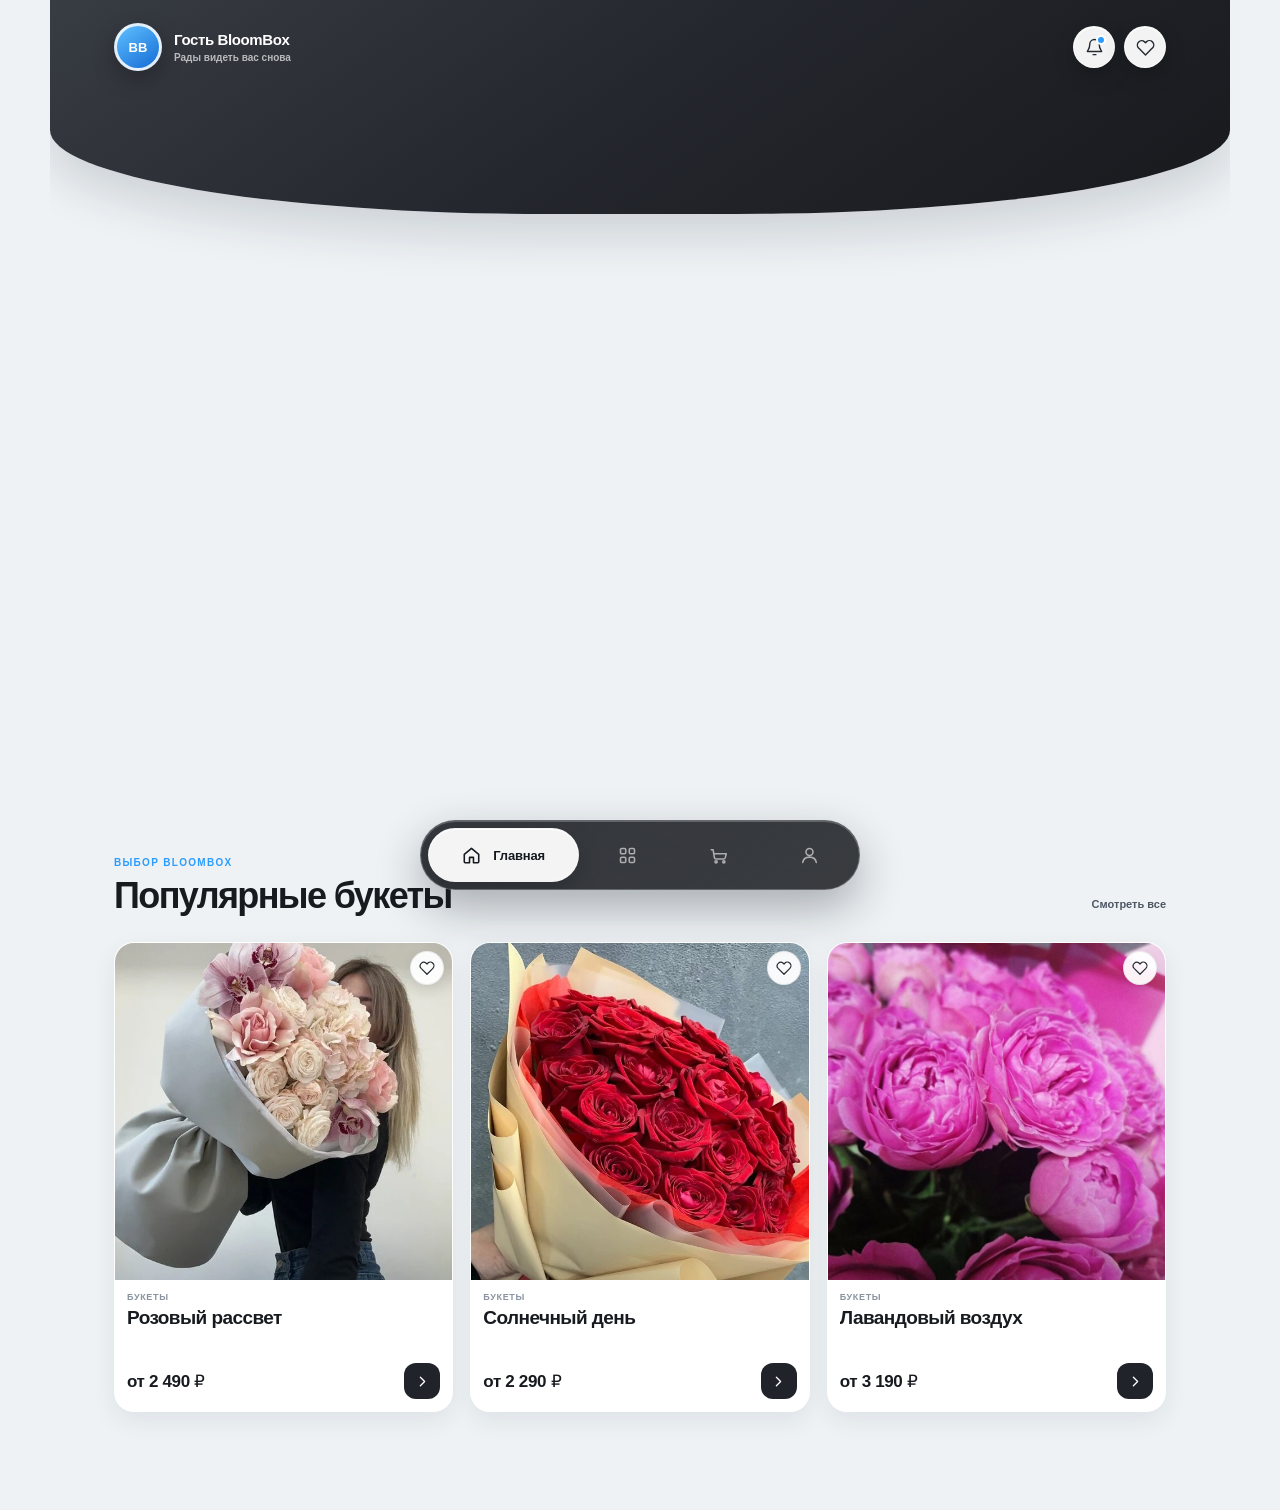
==== commit a6272f03: "Add files via upload" ====
--- a/index.html
+++ b/index.html
@@ -6,7 +6,7 @@
   <meta name="theme-color" content="#23262c">
   <meta name="color-scheme" content="light">
   <title>BloomBox</title>
-  <link rel="stylesheet" href="styles.css?v=58">
+  <link rel="stylesheet" href="styles.css?v=61">
   <script src="https://telegram.org/js/telegram-web-app.js"></script>
 </head>
 <body>
@@ -236,10 +236,16 @@
                   <span>Адрес доставки</span>
                   <input id="deliveryAddress" name="address" type="text" autocomplete="street-address" placeholder="Город, улица, дом, квартира" required>
                 </label>
+                <div class="pickup-address-panel" id="pickupAddressPanel" hidden>
+                  <span>Адрес самовывоза</span>
+                  <strong id="pickupAddressText">Адрес самовывоза уточнит администратор</strong>
+                </div>
                 <div class="form-grid form-grid--two">
-                  <label class="field">
+                  <label class="field field--date">
                     <span>Дата</span>
-                    <input id="deliveryDate" name="delivery_date" type="date" required>
+                    <div class="date-input-shell">
+                      <input id="deliveryDate" name="delivery_date" type="date" required>
+                    </div>
                   </label>
                   <label class="field">
                     <span>Интервал</span>
@@ -295,7 +301,7 @@
       <section class="page page--content admin-page" id="page-admin" data-page="admin" aria-label="Админ-панель" hidden>
         <header class="admin-page__header">
           <div>
-            <span>Управление магазином</span>
+            <span class="admin-heading-placeholder" aria-hidden="true"></span>
             <h1>Админ-панель</h1>
           </div>
           <button class="admin-store-button" type="button" data-nav-target="main">
@@ -392,19 +398,7 @@
               </span>
               <svg class="admin-menu-card__arrow" viewBox="0 0 24 24" aria-hidden="true"><path d="m9 18 6-6-6-6"/></svg>
             </button>
-
-            <button class="admin-menu-card" type="button" data-admin-section="addons">
-              <span class="admin-menu-card__icon">
-                <svg viewBox="0 0 24 24"><path d="M12 4v16M4 12h16"/></svg>
-              </span>
-              <span class="admin-menu-card__copy">
-                <strong>Дополнения</strong>
-                <small>Открытки, упаковка и подарки</small>
-              </span>
-              <svg class="admin-menu-card__arrow" viewBox="0 0 24 24" aria-hidden="true"><path d="m9 18 6-6-6-6"/></svg>
-            </button>
-
-            <button class="admin-menu-card" type="button" data-admin-section="customers">
+<button class="admin-menu-card" type="button" data-admin-section="customers">
               <span class="admin-menu-card__icon">
                 <svg viewBox="0 0 24 24"><circle cx="9" cy="8" r="3.25"/><circle cx="17" cy="10" r="2.25"/><path d="M3.75 19c.45-3.5 2.2-5.25 5.25-5.25S13.8 15.5 14.25 19M14.5 14.25c2.8 0 4.45 1.55 4.85 4.75"/></svg>
               </span>
@@ -443,7 +437,7 @@
               </span>
               <span class="admin-menu-card__copy">
                 <strong>Настройки</strong>
-                <small>Доставка, интервалы и доступы</small>
+                <small>Адрес самовывоза</small>
               </span>
               <svg class="admin-menu-card__arrow" viewBox="0 0 24 24" aria-hidden="true"><path d="m9 18 6-6-6-6"/></svg>
             </button>
@@ -467,10 +461,216 @@
       </section>
 
       <section class="page admin-workspace-page" id="page-admin-orders" data-page="admin-orders" hidden>
-      <header class="admin-sub-header"><button data-admin-back>←</button><h1>Заказы</h1></header>
-      <div class="admin-filter-row"><button class="is-active">Новые</button><button>В работе</button><button>Готовы</button><button>Архив</button></div>
+      <header class="admin-workspace-header admin-orders-header">
+        <div class="admin-products-header__main">
+          <button class="admin-back-button" type="button" data-admin-back aria-label="Назад в админ-панель"><svg viewBox="0 0 24 24" aria-hidden="true"><path d="m15 18-6-6 6-6"/></svg></button>
+          <div>
+            <span class="admin-heading-placeholder" aria-hidden="true"></span>
+            <h1>Заказы</h1>
+          </div>
+        </div>
+      </header>
+      <div class="admin-order-filters-scroll">
+        <div class="admin-filter-row admin-order-filters">
+          <button class="is-active" type="button" data-admin-order-filter="all">Все</button>
+          <button type="button" data-admin-order-filter="new">Новые</button>
+          <button type="button" data-admin-order-filter="work">В работе</button>
+          <button type="button" data-admin-order-filter="ready">Готовы</button>
+        </div>
+      </div>
       <div class="admin-list" id="adminOrdersList"></div>
       </section>
+
+      <section class="page admin-workspace-page" id="page-admin-customers" data-page="admin-customers" aria-label="Клиенты" hidden>
+        <header class="admin-workspace-header admin-customers-header">
+          <div class="admin-products-header__main">
+            <button class="admin-back-button" type="button" data-admin-back aria-label="Назад в админ-панель">
+              <svg viewBox="0 0 24 24" aria-hidden="true"><path d="m15 18-6-6 6-6"/></svg>
+            </button>
+            <div>
+              <span>Управление клиентами</span>
+              <h1>Клиенты</h1>
+            </div>
+          </div>
+        </header>
+        <section class="search-panel card-surface admin-customers-search-panel" aria-label="Поиск клиентов">
+          <div class="search-field search-field--live">
+            <svg class="search-field__icon" viewBox="0 0 24 24" aria-hidden="true"><circle cx="10.75" cy="10.75" r="6.75"/><path d="m16 16 4.25 4.25"/></svg>
+            <input id="adminCustomersSearch" type="search" placeholder="Поиск по номеру телефона">
+          </div>
+        </section>
+        <div class="admin-customers-list" id="adminCustomersList"></div>
+      </section>
+
+      <section class="page admin-workspace-page admin-mailings-page" id="page-admin-mailings" data-page="admin-mailings" aria-label="Рассылки" hidden>
+        <header class="admin-workspace-header admin-products-header admin-mailings-header">
+          <div class="admin-products-header__main">
+            <button class="admin-back-button" type="button" data-admin-back aria-label="Назад в админ-панель">
+              <svg viewBox="0 0 24 24" aria-hidden="true"><path d="m15 18-6-6 6-6"/></svg>
+            </button>
+            <div>
+              <span class="admin-heading-placeholder" aria-hidden="true"></span>
+              <h1>Рассылки</h1>
+            </div>
+          </div>
+          <button class="admin-add-button admin-add-button--compact" id="adminCreateMailingButton" type="button" aria-label="Создать рассылку">
+            <span class="admin-add-button__circle" aria-hidden="true">
+              <span class="admin-add-button__plus">+</span>
+            </span>
+            <span class="admin-add-button__text">Создать</span>
+          </button>
+        </header>
+
+        <section class="admin-mailings-hero card-surface" aria-label="Описание раздела рассылок">
+          <div class="admin-mailings-hero__icon" aria-hidden="true">
+            <svg viewBox="0 0 24 24"><path d="M4 6.5h16v11H4z"/><path d="m4.5 7 7.5 6 7.5-6"/><path d="M8 19.5h8"/></svg>
+          </div>
+          <div class="admin-mailings-hero__copy">
+            <span>Telegram-рассылки</span>
+            <h2>Акции, новости и напоминания клиентам</h2>
+            <p>Соберите сообщение, выберите аудиторию и отправьте его клиентам прямо через Telegram-бота.</p>
+          </div>
+        </section>
+
+        <section class="admin-mailing-stats" aria-label="Статистика рассылок">
+          <article class="admin-mailing-stat card-surface">
+            <span>Всего</span>
+            <strong id="adminMailingsTotal">0</strong>
+            <small>рассылок</small>
+          </article>
+          <article class="admin-mailing-stat card-surface">
+            <span>Отправлено</span>
+            <strong id="adminMailingsSent">0</strong>
+            <small>в Telegram</small>
+          </article>
+          <article class="admin-mailing-stat card-surface">
+            <span>Черновики</span>
+            <strong id="adminMailingsDrafts">0</strong>
+            <small>готовятся</small>
+          </article>
+        </section>
+
+        <section class="admin-mailing-compose card-surface" id="adminMailingCompose" aria-label="Создание рассылки" hidden>
+          <div class="admin-mailing-compose__heading">
+            <div>
+              <span>Новая рассылка</span>
+              <h2>Сообщение клиентам</h2>
+            </div>
+            <button class="admin-mailing-icon-button" id="adminMailingCloseCompose" type="button" aria-label="Закрыть создание рассылки">
+              <svg viewBox="0 0 24 24" aria-hidden="true"><path d="m7 7 10 10M17 7 7 17"/></svg>
+            </button>
+          </div>
+          <div class="admin-mailing-field admin-mailing-field--media admin-mailing-field--media-top">
+            <span>Фото или видео</span>
+            <div class="admin-mailing-media-uploader">
+              <input class="admin-mailing-media-uploader__input" id="adminMailingMediaInput" type="file" accept="image/*,video/*">
+              <label class="admin-mailing-media-uploader__drop" for="adminMailingMediaInput">
+                <span class="admin-mailing-media-uploader__icon" aria-hidden="true">
+                  <svg viewBox="0 0 24 24"><path d="M4 7.5A2.5 2.5 0 0 1 6.5 5h11A2.5 2.5 0 0 1 20 7.5v9a2.5 2.5 0 0 1-2.5 2.5h-11A2.5 2.5 0 0 1 4 16.5z"/><path d="m7 15 2.8-3.1 2.2 2.4 1.7-1.8L17 16"/><path d="M15.5 8.5h.01"/></svg>
+                </span>
+                <span class="admin-mailing-media-uploader__text">
+                  <strong>Прикрепить медиа</strong>
+                  <small>Фото или видео для рассылки</small>
+                </span>
+              </label>
+              <div class="admin-mailing-media-preview" id="adminMailingMediaPreview" hidden></div>
+            </div>
+          </div>
+          <div class="admin-mailing-form-grid">
+            <label class="admin-mailing-field">
+              <span>Название</span>
+              <input id="adminMailingTitle" type="text" placeholder="Например: Акция на выходные">
+            </label>
+            <label class="admin-mailing-field">
+              <span>Получатели</span>
+              <select id="adminMailingAudience">
+                <option value="Все клиенты">Все клиенты</option>
+                <option value="Клиенты с заказами">Клиенты с заказами</option>
+                <option value="Постоянные клиенты">Постоянные клиенты</option>
+                <option value="Новые клиенты">Новые клиенты</option>
+              </select>
+            </label>
+            <div class="admin-mailing-field admin-mailing-field--static" aria-label="Канал рассылки">
+              <span>Канал</span>
+              <strong>Telegram</strong>
+              <small>Отправка через подключённого бота</small>
+            </div>
+            <div class="admin-mailing-field admin-mailing-field--static" aria-label="Время отправки">
+              <span>Отправка</span>
+              <strong>Сразу</strong>
+              <small>После нажатия кнопки отправки</small>
+            </div>
+            <label class="admin-mailing-field admin-mailing-field--message">
+              <span>Текст сообщения</span>
+              <textarea id="adminMailingMessage" rows="5" placeholder="Напишите короткое сообщение для клиентов"></textarea>
+            </label>
+          </div>
+          <div class="admin-mailing-compose__actions">
+            <button class="admin-mailing-secondary-button" id="adminMailingCancel" type="button">Отмена</button>
+            <button class="admin-mailing-secondary-button" id="adminMailingSaveDraft" type="button">Сохранить черновик</button>
+            <button class="admin-mailing-primary-button" id="adminMailingSendTelegram" type="button">Отправить в Telegram</button>
+          </div>
+        </section>
+
+        <section class="admin-mailing-toolbar card-surface" aria-label="Поиск и фильтры рассылок">
+          <label class="admin-product-search admin-mailing-search" for="adminMailingSearch">
+            <svg viewBox="0 0 24 24" aria-hidden="true"><circle cx="10.8" cy="10.8" r="5.8"/><path d="m15.1 15.1 4.2 4.2"/></svg>
+            <input id="adminMailingSearch" type="search" placeholder="Поиск по названию или тексту">
+          </label>
+          <div class="admin-product-tabs admin-mailing-tabs" aria-label="Фильтр рассылок">
+            <button class="is-active" type="button" data-admin-mailing-filter="all">Все</button>
+            <button type="button" data-admin-mailing-filter="draft">Черновики</button>
+            <button type="button" data-admin-mailing-filter="scheduled">Запланированные</button>
+            <button type="button" data-admin-mailing-filter="sent">Отправленные</button>
+          </div>
+        </section>
+
+        <div class="admin-mailing-list" id="adminMailingList"></div>
+      </section>
+
+      <section class="page admin-workspace-page admin-settings-page" id="page-admin-settings" data-page="admin-settings" aria-label="Настройки" hidden>
+        <header class="admin-workspace-header admin-products-header admin-settings-header">
+          <div class="admin-products-header__main">
+            <button class="admin-back-button" type="button" data-admin-back aria-label="Назад в админ-панель">
+              <svg viewBox="0 0 24 24" aria-hidden="true"><path d="m15 18-6-6 6-6"/></svg>
+            </button>
+            <div>
+              <span class="admin-heading-placeholder" aria-hidden="true"></span>
+              <h1>Настройки</h1>
+            </div>
+          </div>
+        </header>
+
+        <section class="admin-settings-card card-surface" aria-label="Настройка адреса самовывоза">
+          <div class="admin-settings-card__top">
+            <div class="admin-settings-card__icon" aria-hidden="true">
+              <svg viewBox="0 0 24 24"><path d="M5 9.5h14v10H5z"/><path d="M3.5 9.5 6 4.5h12l2.5 5"/><path d="M9 19.5v-5h6v5"/></svg>
+            </div>
+            <div class="admin-settings-card__copy">
+              <span>Самовывоз</span>
+              <h2>Адрес для клиентов</h2>
+              <p>Этот адрес показывается клиенту при выборе самовывоза и сохраняется в заказе.</p>
+            </div>
+          </div>
+
+          <label class="admin-settings-field" for="adminPickupAddress">
+            <span>Адрес самовывоза</span>
+            <textarea id="adminPickupAddress" rows="3" maxlength="300" placeholder="Например: г. Москва, Цветочная улица, 10, вход со двора"></textarea>
+          </label>
+
+          <div class="admin-settings-preview" aria-label="Предпросмотр адреса">
+            <span>Как увидит клиент</span>
+            <strong id="adminPickupAddressPreview">Адрес самовывоза пока не указан</strong>
+          </div>
+
+          <div class="admin-settings-actions">
+            <button class="admin-settings-secondary-button" id="adminPickupAddressReset" type="button">Отменить</button>
+            <button class="admin-settings-primary-button" id="adminPickupAddressSave" type="button">Сохранить адрес</button>
+          </div>
+          <p class="admin-settings-status" id="adminPickupAddressStatus" aria-live="polite"></p>
+        </section>
+      </section>
+
       <section class="page admin-workspace-page admin-products-page" id="page-admin-products" data-page="admin-products" hidden>
         <header class="admin-workspace-header admin-products-header">
           <div class="admin-products-header__main">
@@ -478,7 +678,7 @@
               <svg viewBox="0 0 24 24" aria-hidden="true"><path d="m15 18-6-6 6-6"/></svg>
             </button>
             <div>
-              <span>Управление каталогом</span>
+              <span class="admin-heading-placeholder" aria-hidden="true"></span>
               <h1>Товары</h1>
             </div>
           </div>
@@ -845,8 +1045,16 @@
     </section>
   </div>
 
+
   <div class="toast" id="toast" hidden role="status" aria-live="polite"></div>
-  <script src="script.js?v=58" defer></script>
-
+  <script src="script.js?v=60" defer></script>
+
+
+<div class="admin-order-overlay" id="adminOrderOverlay" hidden>
+  <div class="admin-order-modal card-surface">
+    <button class="admin-order-modal__close" type="button" id="adminOrderClose" aria-label="Закрыть">×</button>
+    <div id="adminOrderDetails"></div>
+  </div>
+</div>
 </body>
 </html>
--- a/styles.css
+++ b/styles.css
@@ -232,6 +232,14 @@
 .field input:focus, .field select:focus, .field textarea:focus { border-color: rgba(43,156,255,.62); background: #fff; box-shadow: 0 0 0 4px rgba(43,156,255,.10); }
 .field input::placeholder, .field textarea::placeholder { color: #9aa3ad; opacity: 1; }
 .field input:disabled { color: #8e98a3; background: #edf1f4; }
+.field--date { min-width: 0; overflow: hidden; }
+.date-input-shell { display: flex; width: 100%; min-width: 0; min-height: 52px; align-items: center; padding: 0 15px; overflow: hidden; border: 1px solid rgba(22,31,43,.10); border-radius: 16px; background: var(--surface-soft); transition: border-color 150ms ease, box-shadow 150ms ease, background 150ms ease; }
+.field--date input[type="date"] { display: block; width: 100%; min-width: 0; max-width: 100%; min-height: 0; padding: 0; border: 0; border-radius: 0; outline: 0; color: var(--ink); background: transparent; box-shadow: none; font: inherit; font-size: 16px; line-height: 1.2; -webkit-appearance: auto; appearance: auto; }
+.field--date input[type="date"]:focus { border-color: transparent; background: transparent; box-shadow: none; }
+.field--date:focus-within .date-input-shell { border-color: rgba(43,156,255,.62); background: #fff; box-shadow: 0 0 0 4px rgba(43,156,255,.10); }
+.field--date input[type="date"]::-webkit-date-and-time-value { min-height: 1.2em; text-align: left; }
+.field--date input[type="date"]::-webkit-calendar-picker-indicator { flex: 0 0 auto; margin-left: 6px; }
+
 .same-recipient { display: inline-flex; align-items: center; gap: 10px; margin-bottom: 16px; color: #3c4550; font-size: 14px; font-weight: 700; cursor: pointer; }
 .same-recipient input { position: absolute; opacity: 0; pointer-events: none; }
 .same-recipient__control { display: grid; flex: 0 0 auto; width: 22px; height: 22px; place-items: center; border: 1px solid rgba(22,31,43,.16); border-radius: 7px; color: transparent; background: var(--surface-soft); transition: color 150ms ease, background 150ms ease, border-color 150ms ease; }
@@ -2303,11 +2311,11 @@
 .admin-workspace-page{padding:20px 16px 120px}
 .admin-sub-header{display:flex;align-items:center;gap:12px;margin-bottom:16px}
 .admin-sub-header button{border:0;border-radius:16px;background:#eef5fb;padding:12px;font-weight:800}
-.admin-filter-row{display:flex;gap:8px;overflow:auto;margin-bottom:14px}
+.admin-filter-row{display:flex;flex-wrap:nowrap;gap:8px;overflow-x:auto;overflow-y:hidden;margin-bottom:14px;max-width:100%;scrollbar-width:none;-webkit-overflow-scrolling:touch}.admin-filter-row::-webkit-scrollbar{display:none}
 .admin-filter-row button{border:1px solid #dbe3ea;background:#fff;border-radius:999px;padding:10px 14px;font-weight:800;white-space:nowrap}
 .admin-filter-row .is-active{background:#347fba;color:#fff}
 .admin-list{display:grid;gap:12px}
-.admin-order-card{padding:18px;border-radius:22px;display:grid;gap:8px}
+.admin-order-card{padding:16px;border-radius:22px;display:grid;gap:10px;cursor:pointer}.admin-order-card__content{display:grid;gap:4px;font-size:14px}.admin-order-card__content p{margin:0;color:#59636f}
 .admin-order-card span,.admin-order-card small{color:#7f8993}
 .admin-order-card strong{color:#347fba}
 
@@ -3342,10 +3350,13 @@
   }
 
   .admin-workspace-header span {
-    overflow: hidden;
-    max-width: 145px;
-    text-overflow: ellipsis;
-    white-space: nowrap;
+    overflow: visible;
+    max-width: none;
+    text-overflow: clip;
+    white-space: normal;
+    font-size: 9px;
+    line-height: 1.25;
+    letter-spacing: .08em;
   }
 
   .admin-workspace-header h1 {
@@ -4515,3 +4526,1492 @@
   border-radius: 12px !important;
   font-size: 11px !important;
 }
+
+
+/* admin orders polish */
+.admin-order-filters { display:flex; flex-wrap:nowrap; gap:8px; overflow-x:auto; overflow-y:hidden; margin-bottom:16px; width:100%; scrollbar-width:none; -webkit-overflow-scrolling:touch; touch-action:pan-x; }
+.admin-order-filters::-webkit-scrollbar { display:none; }
+.admin-order-filters button { flex:0 0 auto; border:1px solid var(--line); background:#fff; border-radius:999px; padding:10px 15px; color:#65717d; font-weight:800; white-space:nowrap; }
+.admin-order-filters button.is-active { background:#347fba; color:#fff; border-color:#347fba; }
+.admin-order-card { padding:16px; border-radius:22px; display:grid; gap:9px; }
+.admin-order-card__top { display:flex; align-items:center; justify-content:space-between; gap:10px; }
+.admin-order-card__top strong { padding:6px 10px; border-radius:999px; background:#eaf6ff; color:#347fba; font-size:12px; }
+
+
+/* Orders page aligned with products design */
+.admin-orders-header {
+  justify-content: space-between;
+  margin-bottom: 12px;
+}
+.admin-orders-header .admin-products-header__main {
+  display: flex;
+  min-width: 0;
+  align-items: center;
+  gap: 14px;
+}
+.admin-orders-header .admin-back-button {
+  background: rgba(255,255,255,.92);
+}
+.admin-orders-header h1 {
+  margin: 0;
+  font-size: clamp(29px, 5.8vw, 44px);
+  font-weight: 880;
+  line-height: .95;
+  letter-spacing: -.055em;
+  color: #18232f;
+}
+.admin-orders-header span {
+  display: block;
+  margin-bottom: 4px;
+  color: var(--blue-deep);
+  font-size: 10px;
+  font-weight: 820;
+  letter-spacing: .12em;
+  text-transform: uppercase;
+}
+.admin-order-filters {
+  margin-top: 0;
+}
+.admin-order-filters button {
+  min-height: 38px;
+  padding: 0 16px;
+  border-radius: 999px;
+  background: #fff;
+  border: 1px solid #dbe3ea;
+  color: #596673;
+  font-size: 12px;
+  font-weight: 800;
+  transition: .18s ease;
+}
+.admin-order-filters .is-active {
+  color: #fff;
+  background: #347fba;
+  border-color: #347fba;
+}
+
+/* Mobile admin header text fix */
+.admin-workspace-header,
+.admin-orders-header,
+.admin-products-header {
+  min-width: 0;
+}
+
+.admin-workspace-header span,
+.admin-orders-header span,
+.admin-products-header span {
+  max-width: min(42vw, 180px);
+  overflow: hidden;
+  text-overflow: ellipsis;
+  white-space: nowrap;
+}
+
+@media (max-width: 430px) {
+  .admin-workspace-header span,
+  .admin-orders-header span,
+  .admin-products-header span {
+    max-width: 120px;
+    font-size: 10px;
+  }
+}
+
+
+/* Header alignment fix for catalog/orders */
+.admin-workspace-header,
+.admin-products-header {
+  align-items: center;
+}
+
+.admin-products-header__main {
+  flex: 1 1 auto;
+  min-width: 0;
+}
+
+.admin-products-header__main > div {
+  min-width: 0;
+}
+
+.admin-workspace-header span {
+  max-width: none !important;
+  overflow: visible !important;
+  text-overflow: clip !important;
+  white-space: nowrap !important;
+}
+
+.admin-workspace-header h1 {
+  white-space: nowrap;
+}
+
+@media (max-width: 430px) {
+  .admin-workspace-header span {
+    font-size: 9px !important;
+    letter-spacing: .08em !important;
+  }
+
+  .admin-workspace-header h1 {
+    font-size: 28px !important;
+  }
+
+  .admin-products-header__main {
+    gap: 12px;
+  }
+}
+
+/* Final admin pages alignment */
+.admin-orders-page,
+.admin-products-page {
+  padding: 20px 16px 120px;
+}
+
+.admin-orders-header,
+.admin-products-header {
+  display: flex;
+  align-items: center;
+  gap: 12px;
+  margin-bottom: 16px;
+}
+
+.admin-orders-header .admin-products-header__main,
+.admin-products-header .admin-products-header__main {
+  display: flex;
+  align-items: center;
+  gap: 14px;
+  min-width: 0;
+}
+
+.admin-orders-header .admin-back-button,
+.admin-products-header .admin-back-button {
+  width: 42px;
+  height: 42px;
+  flex: 0 0 42px;
+}
+
+.admin-orders-header span,
+.admin-products-header span,
+.admin-workspace-header span {
+  max-width: none !important;
+  overflow: visible !important;
+  text-overflow: clip !important;
+  white-space: nowrap !important;
+}
+
+.admin-orders-header h1,
+.admin-products-header h1 {
+  margin: 0;
+}
+
+@media (max-width: 430px) {
+  .admin-orders-page,
+  .admin-products-page {
+    padding-left: 16px;
+    padding-right: 16px;
+  }
+
+  .admin-orders-header span,
+  .admin-products-header span {
+    font-size: 9px;
+    letter-spacing: .08em;
+  }
+}
+
+
+/* Orders filters final mobile behavior */
+.admin-orders-page .admin-order-filters,
+.admin-order-filters {
+  display:flex;
+  flex-wrap:nowrap;
+  gap:8px;
+  overflow-x:auto;
+  overflow-y:hidden;
+  -webkit-overflow-scrolling:touch;
+  scrollbar-width:none;
+  padding:0;
+  margin-bottom:16px;
+  background:transparent;
+  border:0;
+}
+.admin-order-filters::-webkit-scrollbar {
+  display:none;
+}
+.admin-order-filters button {
+  flex:0 0 auto;
+  white-space:nowrap;
+}
+
+
+/* Orders filters horizontal touch scrolling */
+.admin-order-filters-scroll {
+  width: 100%;
+  max-width: 100%;
+  overflow-x: auto;
+  overflow-y: hidden;
+  -webkit-overflow-scrolling: touch;
+  scrollbar-width: none;
+  touch-action: pan-x;
+}
+.admin-order-filters-scroll::-webkit-scrollbar {
+  display: none;
+}
+.admin-order-filters-scroll .admin-order-filters {
+  display: flex;
+  flex-wrap: nowrap;
+  width: max-content;
+  max-width: none;
+  overflow: visible;
+}
+.admin-order-filters-scroll .admin-order-filters button {
+  flex: 0 0 auto;
+  white-space: nowrap;
+}
+
+.admin-order-overlay{position:fixed;inset:0;background:rgba(0,0,0,.35);z-index:1000;padding:20px;display:flex;justify-content:center;align-items:flex-start}
+.admin-order-modal{position:relative;width:min(100%,520px);max-height:90vh;overflow:auto;padding:24px}
+.admin-order-modal__close{position:absolute;right:12px;top:10px;border:0;background:none;font-size:28px;cursor:pointer}
+.admin-order-modal__header{display:flex;justify-content:space-between;gap:12px;margin-bottom:16px}
+
+
+.admin-order-overlay[hidden]{display:none!important}
+.admin-order-overlay{
+  position:fixed;
+  inset:0;
+  z-index:120;
+  display:flex;
+  align-items:flex-start;
+  justify-content:center;
+  padding:18px;
+  background:rgba(20,24,30,.45);
+}
+.admin-order-modal{
+  position:relative;
+  width:min(100%,520px);
+  max-height:calc(100dvh - 36px);
+  overflow:auto;
+  padding:22px;
+  border-radius:28px;
+}
+.admin-order-modal__close{
+  position:absolute;
+  top:14px;
+  right:14px;
+  width:38px;
+  height:38px;
+  border-radius:50%;
+  background:#f1f4f7;
+  font-size:24px;
+  cursor:pointer;
+}
+.admin-order-details{display:grid;gap:18px;padding-top:24px}
+.admin-order-details__top span{color:#7b8793;font-size:13px}
+.admin-order-details__top h2{margin:4px 0 0;font-size:24px}
+.admin-order-product{
+  display:flex;
+  gap:14px;
+  padding:14px;
+  border-radius:20px;
+  background:#f5f7f9;
+}
+.admin-order-product img{
+  width:84px;
+  height:84px;
+  flex:0 0 auto;
+  object-fit:cover;
+  border-radius:18px;
+}
+.admin-order-product h3{margin:0 0 8px;font-size:16px}
+.admin-order-product p,.admin-order-info p{margin:5px 0;color:#59636f}
+.admin-order-info{
+  padding:16px;
+  border-radius:20px;
+  background:#fff;
+  border:1px solid var(--line);
+}
+.admin-order-total{
+  margin-top:12px!important;
+  color:var(--ink)!important;
+  font-size:18px;
+}
+
+
+/* Клиенты — оформление в стиле админ-панели */
+.admin-customers-search-panel {
+  margin-top: 14px;
+}
+
+.admin-customers-list {
+  display: grid;
+  gap: 12px;
+  padding: 14px 0;
+}
+
+.admin-customer-card {
+  min-width: 0;
+  padding: 16px;
+  border: 1px solid rgba(215, 223, 230, .9);
+  border-radius: 21px;
+  background: rgba(255, 255, 255, .92);
+  box-shadow: 0 10px 30px rgba(29, 40, 52, .06);
+}
+
+.admin-customer-card h3 {
+  margin: 0 0 12px;
+  font-size: 17px;
+  font-weight: 850;
+  letter-spacing: -.03em;
+}
+
+.admin-customer-card p {
+  display: flex;
+  justify-content: space-between;
+  gap: 12px;
+  margin: 8px 0;
+  color: var(--muted);
+  font-size: 13px;
+}
+
+.admin-customer-card p b {
+  color: var(--ink);
+  font-weight: 760;
+}
+
+.admin-customers-empty {
+  position: relative;
+  display: grid;
+  min-height: 248px;
+  place-items: center;
+  overflow: hidden;
+  gap: 16px;
+  padding: 30px 22px;
+  border: 1px dashed rgba(37, 49, 61, .16);
+  border-radius: 28px;
+  background:
+    radial-gradient(circle at 18% 12%, rgba(43, 156, 255, .12), transparent 30%),
+    radial-gradient(circle at 82% 88%, rgba(44, 139, 93, .09), transparent 32%),
+    linear-gradient(180deg, rgba(255, 255, 255, .96), rgba(245, 248, 251, .96));
+  box-shadow: 0 16px 38px rgba(31, 44, 58, .08), inset 0 1px 0 rgba(255, 255, 255, .94);
+  text-align: center;
+}
+
+.admin-customers-empty::before,
+.admin-customers-empty::after {
+  position: absolute;
+  width: 118px;
+  height: 118px;
+  border: 1px solid rgba(43, 156, 255, .12);
+  border-radius: 999px;
+  content: "";
+  pointer-events: none;
+}
+
+.admin-customers-empty::before {
+  top: -58px;
+  right: -34px;
+}
+
+.admin-customers-empty::after {
+  bottom: -64px;
+  left: -42px;
+}
+
+.admin-customers-empty__icon {
+  position: relative;
+  z-index: 1;
+  display: grid;
+  width: 64px;
+  height: 64px;
+  place-items: center;
+  border-radius: 22px;
+  color: #26323d;
+  background: #fff;
+  box-shadow: 0 12px 30px rgba(31, 44, 58, .12), inset 0 1px 0 rgba(255, 255, 255, .9);
+}
+
+.admin-customers-empty__icon svg {
+  width: 30px;
+  height: 30px;
+}
+
+.admin-customers-empty__copy {
+  position: relative;
+  z-index: 1;
+  display: grid;
+  justify-items: center;
+  gap: 7px;
+}
+
+.admin-customers-empty__copy span {
+  display: inline-flex;
+  min-height: 27px;
+  align-items: center;
+  padding: 0 11px;
+  border-radius: 999px;
+  color: #347fba;
+  background: rgba(43, 156, 255, .1);
+  font-size: 10px;
+  font-weight: 840;
+  letter-spacing: .08em;
+  text-transform: uppercase;
+}
+
+.admin-customers-empty__copy strong {
+  font-size: clamp(20px, 5.4vw, 25px);
+  font-weight: 880;
+  line-height: 1.05;
+  letter-spacing: -.045em;
+}
+
+.admin-customers-empty__copy p {
+  max-width: 340px;
+  margin: 0;
+  color: var(--muted);
+  font-size: 13px;
+  line-height: 1.48;
+}
+
+.admin-customers-empty__button {
+  position: relative;
+  z-index: 1;
+  min-height: 44px;
+  padding: 0 18px;
+  border-radius: 999px;
+  color: #fff;
+  background: linear-gradient(135deg, #27313b, #15191f);
+  box-shadow: 0 10px 22px rgba(22, 28, 35, .18);
+  font-size: 12px;
+  font-weight: 820;
+  cursor: pointer;
+  transition: transform 140ms ease, box-shadow 140ms ease;
+}
+
+.admin-customers-empty__button:active {
+  transform: scale(.96);
+  box-shadow: 0 6px 16px rgba(22, 28, 35, .16);
+}
+
+/* Hidden admin header captions: keep header geometry without visible subtitles */
+.admin-heading-placeholder {
+  color: transparent !important;
+  pointer-events: none;
+  user-select: none;
+}
+
+.admin-heading-placeholder::before {
+  content: "\00a0";
+}
+
+/* v66 — выравнивание крестика в окне заказа */
+.admin-order-modal {
+  padding-top: 22px;
+}
+
+.admin-order-modal__close {
+  top: 22px;
+  right: 22px;
+  display: grid;
+  width: 38px;
+  height: 38px;
+  min-width: 38px;
+  min-height: 38px;
+  padding: 0 0 2px;
+  place-items: center;
+  border: 1px solid rgba(214, 222, 229, .96);
+  border-radius: 50%;
+  color: #2f3740;
+  background: #f1f4f7;
+  box-shadow: inset 0 1px 0 rgba(255, 255, 255, .92), 0 8px 18px rgba(31, 44, 58, .08);
+  font-family: Arial, Helvetica, sans-serif;
+  font-size: 25px;
+  font-weight: 500;
+  line-height: 1;
+  text-align: center;
+}
+
+.admin-order-details {
+  padding-top: 0;
+}
+
+.admin-order-details__top {
+  min-height: 38px;
+  padding-right: 54px;
+}
+
+/* v67 — полноценный раздел рассылок в админке */
+.admin-mailings-page {
+  width: min(100%, 980px);
+  margin: 0 auto;
+  padding: clamp(8px, 2.6vw, 18px) 0 calc(24px + var(--safe-bottom));
+}
+
+.admin-mailings-header {
+  margin-bottom: 12px;
+}
+
+.admin-mailings-hero {
+  display: grid;
+  grid-template-columns: 64px minmax(0, 1fr);
+  align-items: center;
+  gap: 14px;
+  margin-bottom: 12px;
+  padding: clamp(16px, 4vw, 24px);
+  overflow: hidden;
+  border-radius: 28px;
+  background:
+    radial-gradient(circle at 96% 0%, rgba(43, 156, 255, .16), transparent 40%),
+    linear-gradient(145deg, rgba(255,255,255,.98), rgba(245,248,251,.94));
+}
+
+.admin-mailings-hero__icon {
+  display: grid;
+  width: 64px;
+  height: 64px;
+  place-items: center;
+  border-radius: 22px;
+  color: #fff;
+  background: linear-gradient(145deg, #222a32, #347fba);
+  box-shadow: 0 14px 30px rgba(52, 127, 186, .22);
+}
+
+.admin-mailings-hero__icon svg {
+  width: 31px;
+  height: 31px;
+}
+
+.admin-mailings-hero__copy {
+  min-width: 0;
+}
+
+.admin-mailings-hero__copy span,
+.admin-mailing-compose__heading span,
+.admin-mailing-field span {
+  display: block;
+  color: var(--blue-deep);
+  font-size: 10px;
+  font-weight: 840;
+  letter-spacing: .12em;
+  text-transform: uppercase;
+}
+
+.admin-mailings-hero__copy span,
+.admin-mailing-compose__heading span {
+  margin-bottom: 6px;
+}
+
+.admin-mailings-hero__copy h2,
+.admin-mailing-compose__heading h2 {
+  margin: 0;
+  color: #17202a;
+  font-size: clamp(22px, 5.2vw, 34px);
+  font-weight: 880;
+  line-height: 1;
+  letter-spacing: -.055em;
+}
+
+.admin-mailings-hero__copy p {
+  max-width: 570px;
+  margin: 9px 0 0;
+  color: var(--muted);
+  font-size: 13px;
+  font-weight: 650;
+  line-height: 1.48;
+}
+
+.admin-mailing-stats {
+  display: grid;
+  grid-template-columns: repeat(3, minmax(0, 1fr));
+  gap: 10px;
+  margin-bottom: 12px;
+}
+
+.admin-mailing-stat {
+  min-width: 0;
+  padding: 14px;
+  border-radius: 20px;
+}
+
+.admin-mailing-stat span {
+  display: block;
+  color: #7d8792;
+  font-size: 10px;
+  font-weight: 760;
+}
+
+.admin-mailing-stat strong {
+  display: block;
+  margin: 8px 0 3px;
+  overflow: hidden;
+  color: #17202a;
+  font-size: clamp(24px, 5vw, 34px);
+  font-weight: 880;
+  line-height: .95;
+  letter-spacing: -.045em;
+  text-overflow: ellipsis;
+  white-space: nowrap;
+}
+
+.admin-mailing-stat small {
+  display: block;
+  overflow: hidden;
+  color: #9aa3ac;
+  font-size: 9px;
+  font-weight: 700;
+  text-overflow: ellipsis;
+  white-space: nowrap;
+}
+
+.admin-mailing-compose,
+.admin-mailing-toolbar {
+  display: grid;
+  gap: 12px;
+  margin-bottom: 12px;
+  padding: 12px;
+  border-radius: 24px;
+  background:
+    radial-gradient(circle at 100% 0%, rgba(43,156,255,.11), transparent 34%),
+    rgba(255,255,255,.97);
+}
+
+.admin-mailing-compose__heading {
+  display: flex;
+  align-items: flex-start;
+  justify-content: space-between;
+  gap: 14px;
+}
+
+.admin-mailing-icon-button {
+  display: grid;
+  width: 40px;
+  height: 40px;
+  flex: 0 0 auto;
+  place-items: center;
+  border-radius: 50%;
+  color: #2f3740;
+  background: #edf2f6;
+}
+
+.admin-mailing-icon-button svg {
+  width: 18px;
+  height: 18px;
+}
+
+.admin-mailing-form-grid {
+  display: grid;
+  grid-template-columns: repeat(2, minmax(0, 1fr));
+  gap: 10px;
+}
+
+.admin-mailing-field {
+  display: grid;
+  min-width: 0;
+  gap: 7px;
+}
+
+.admin-mailing-field--message {
+  grid-column: 1 / -1;
+}
+
+.admin-mailing-field--static {
+  min-height: 46px;
+  align-content: center;
+  padding: 10px 13px;
+  border: 1px solid rgba(216,225,232,.96);
+  border-radius: 16px;
+  background: #f5f8fa;
+}
+
+.admin-mailing-field--static strong {
+  color: #17202a;
+  font-size: 14px;
+  font-weight: 860;
+  line-height: 1.1;
+}
+
+.admin-mailing-field--static small {
+  overflow: hidden;
+  color: var(--muted);
+  font-size: 11px;
+  font-weight: 690;
+  line-height: 1.25;
+  text-overflow: ellipsis;
+  white-space: nowrap;
+}
+
+.admin-mailing-field input,
+.admin-mailing-field select,
+.admin-mailing-field textarea {
+  width: 100%;
+  min-height: 46px;
+  border: 1px solid rgba(216,225,232,.96);
+  border-radius: 16px;
+  outline: 0;
+  padding: 0 13px;
+  color: var(--ink);
+  background: #f5f8fa;
+  font-size: 13px;
+  font-weight: 690;
+}
+
+.admin-mailing-field textarea {
+  min-height: 118px;
+  padding-top: 13px;
+  line-height: 1.42;
+}
+
+.admin-mailing-field input:focus,
+.admin-mailing-field select:focus,
+.admin-mailing-field textarea:focus {
+  border-color: rgba(52,127,186,.45);
+  background: #fff;
+  box-shadow: 0 0 0 4px rgba(43,156,255,.09);
+}
+
+.admin-mailing-field--media {
+  grid-column: 1 / -1;
+  min-width: 0;
+}
+
+.admin-mailing-field--media-top {
+  margin-bottom: 2px;
+}
+
+.admin-mailing-media-uploader {
+  display: grid;
+  min-width: 0;
+  gap: 9px;
+}
+
+.admin-mailing-media-uploader__input {
+  position: absolute;
+  width: 1px;
+  height: 1px;
+  min-height: 1px;
+  overflow: hidden;
+  clip: rect(0 0 0 0);
+  clip-path: inset(50%);
+  border: 0;
+  padding: 0;
+  white-space: nowrap;
+}
+
+.admin-mailing-media-uploader__drop {
+  display: flex;
+  min-width: 0;
+  min-height: 82px;
+  align-items: center;
+  gap: 12px;
+  padding: 13px;
+  border: 1px dashed rgba(52,127,186,.38);
+  border-radius: 20px;
+  color: #2a3540;
+  background:
+    radial-gradient(circle at 100% 0%, rgba(43,156,255,.11), transparent 34%),
+    #f5f8fa;
+  cursor: pointer;
+  transition: transform .16s ease, border-color .16s ease, background .16s ease, box-shadow .16s ease;
+}
+
+.admin-mailing-media-uploader__drop:active {
+  transform: scale(.99);
+}
+
+.admin-mailing-media-uploader__input:focus-visible + .admin-mailing-media-uploader__drop {
+  border-color: rgba(52,127,186,.68);
+  background: #fff;
+  box-shadow: 0 0 0 4px rgba(43,156,255,.09);
+}
+
+.admin-mailing-media-uploader__icon {
+  display: grid;
+  width: 48px;
+  height: 48px;
+  flex: 0 0 auto;
+  place-items: center;
+  border-radius: 17px;
+  color: #fff;
+  background: linear-gradient(145deg, #26323d, #347fba);
+  box-shadow: 0 12px 24px rgba(52,127,186,.18);
+}
+
+.admin-mailing-media-uploader__icon svg {
+  width: 24px;
+  height: 24px;
+}
+
+.admin-mailing-media-uploader__text {
+  display: grid;
+  min-width: 0;
+  gap: 3px;
+}
+
+.admin-mailing-media-uploader__text strong {
+  overflow: hidden;
+  color: #17202a;
+  font-size: 14px;
+  font-weight: 860;
+  line-height: 1.1;
+  text-overflow: ellipsis;
+  white-space: nowrap;
+}
+
+.admin-mailing-media-uploader__text small {
+  overflow: hidden;
+  color: var(--muted);
+  font-size: 11px;
+  font-weight: 690;
+  text-overflow: ellipsis;
+  white-space: nowrap;
+}
+
+.admin-mailing-media-preview,
+.admin-mailing-attachment {
+  display: grid;
+  width: 100%;
+  min-width: 0;
+  grid-template-columns: 72px minmax(0, 1fr) 36px;
+  align-items: center;
+  gap: 10px;
+  padding: 8px;
+  overflow: hidden;
+  border: 1px solid rgba(216,225,232,.84);
+  border-radius: 20px;
+  background: rgba(255,255,255,.92);
+}
+
+.admin-mailing-media-preview__thumb,
+.admin-mailing-attachment__preview {
+  position: relative;
+  width: 72px;
+  max-width: 100%;
+  height: 58px;
+  overflow: hidden;
+  border-radius: 15px;
+  background: #edf2f6;
+}
+
+.admin-mailing-media-preview__thumb img,
+.admin-mailing-media-preview__thumb video,
+.admin-mailing-attachment__preview img,
+.admin-mailing-attachment__preview video {
+  display: block;
+  width: 100%;
+  height: 100%;
+  object-fit: cover;
+}
+
+.admin-mailing-media-preview__body,
+.admin-mailing-attachment__info {
+  display: grid;
+  min-width: 0;
+  gap: 4px;
+}
+
+.admin-mailing-media-preview__body strong,
+.admin-mailing-attachment__info strong {
+  overflow: hidden;
+  color: #17202a;
+  font-size: 13px;
+  font-weight: 850;
+  line-height: 1.1;
+  text-overflow: ellipsis;
+  white-space: nowrap;
+}
+
+.admin-mailing-media-preview__body span,
+.admin-mailing-attachment__info span {
+  overflow: hidden;
+  color: #7d8792;
+  font-size: 10px;
+  font-weight: 740;
+  text-overflow: ellipsis;
+  white-space: nowrap;
+}
+
+.admin-mailing-media-preview__remove {
+  display: grid;
+  width: 36px;
+  height: 36px;
+  place-items: center;
+  border-radius: 50%;
+  color: #3d4650;
+  background: #edf2f6;
+}
+
+.admin-mailing-media-preview__remove svg {
+  width: 17px;
+  height: 17px;
+}
+
+.admin-mailing-attachment {
+  grid-template-columns: 68px minmax(0, 1fr);
+  padding: 9px;
+  background: #f6f9fb;
+}
+
+.admin-mailing-attachment__preview {
+  width: 68px;
+  height: 54px;
+}
+
+.admin-mailing-attachment__placeholder {
+  display: grid;
+  width: 100%;
+  height: 100%;
+  place-items: center;
+  color: #347fba;
+}
+
+.admin-mailing-attachment__placeholder svg {
+  width: 25px;
+  height: 25px;
+}
+
+.admin-mailing-compose__actions {
+  display: flex;
+  justify-content: flex-end;
+  gap: 8px;
+}
+
+.admin-mailing-primary-button,
+.admin-mailing-secondary-button {
+  display: inline-flex;
+  min-height: 42px;
+  align-items: center;
+  justify-content: center;
+  padding: 0 16px;
+  border-radius: 999px;
+  font-size: 12px;
+  font-weight: 820;
+  cursor: pointer;
+}
+
+.admin-mailing-primary-button {
+  color: #fff;
+  background: linear-gradient(135deg, #27313b, #15191f);
+  box-shadow: 0 10px 22px rgba(22, 28, 35, .16);
+}
+
+.admin-mailing-secondary-button {
+  color: #52606e;
+  background: #eef4f8;
+}
+
+.admin-mailing-primary-button:active,
+.admin-mailing-secondary-button:active,
+.admin-mailing-icon-button:active {
+  transform: scale(.97);
+}
+
+.admin-mailing-primary-button:disabled,
+.admin-mailing-secondary-button:disabled {
+  cursor: wait;
+  opacity: .72;
+  transform: none;
+}
+
+.admin-mailing-search {
+  background: #f4f7f9;
+}
+
+.admin-mailing-tabs {
+  padding-bottom: 0;
+}
+
+.admin-mailing-list {
+  display: grid;
+  gap: 12px;
+}
+
+.admin-mailing-card {
+  display: grid;
+  gap: 12px;
+  padding: 16px;
+  border-radius: 24px;
+  background:
+    radial-gradient(circle at 100% 0%, rgba(52,127,186,.08), transparent 34%),
+    rgba(255,255,255,.97);
+}
+
+.admin-mailing-card__top {
+  display: flex;
+  align-items: flex-start;
+  justify-content: space-between;
+  gap: 12px;
+}
+
+.admin-mailing-card__top > div {
+  min-width: 0;
+}
+
+.admin-mailing-card__top span {
+  display: block;
+  margin-bottom: 5px;
+  color: var(--blue-deep);
+  font-size: 10px;
+  font-weight: 840;
+  letter-spacing: .12em;
+  text-transform: uppercase;
+}
+
+.admin-mailing-card h2 {
+  margin: 0;
+  overflow: hidden;
+  color: #17202a;
+  font-size: clamp(18px, 4.2vw, 24px);
+  font-weight: 880;
+  line-height: 1.05;
+  letter-spacing: -.045em;
+  text-overflow: ellipsis;
+  white-space: nowrap;
+}
+
+.admin-mailing-status {
+  flex: 0 0 auto;
+  padding: 6px 9px;
+  border-radius: 999px;
+  font-size: 9px;
+  font-style: normal;
+  font-weight: 850;
+  line-height: 1;
+  white-space: nowrap;
+}
+
+.admin-mailing-status.is-sent {
+  color: #17623f;
+  background: rgba(44,139,93,.13);
+}
+
+.admin-mailing-status.is-scheduled {
+  color: #1669a8;
+  background: rgba(43,156,255,.12);
+}
+
+.admin-mailing-status.is-draft {
+  color: #8b5d11;
+  background: rgba(228,142,35,.15);
+}
+
+.admin-mailing-card p {
+  margin: 0;
+  color: var(--muted);
+  font-size: 13px;
+  font-weight: 650;
+  line-height: 1.44;
+}
+
+.admin-mailing-meta,
+.admin-mailing-actions {
+  display: flex;
+  flex-wrap: wrap;
+  gap: 7px;
+}
+
+.admin-mailing-meta span {
+  display: inline-flex;
+  min-height: 29px;
+  align-items: center;
+  padding: 0 10px;
+  border-radius: 999px;
+  color: #53606d;
+  background: #f1f5f8;
+  font-size: 10px;
+  font-weight: 820;
+}
+
+.admin-mailing-meta span:first-child {
+  color: #fff;
+  background: #26323d;
+}
+
+.admin-mailing-actions button {
+  min-height: 34px;
+  padding: 0 11px;
+  border-radius: 999px;
+  color: #2a3540;
+  background: #eef4f8;
+  font-size: 11px;
+  font-weight: 820;
+}
+
+.admin-mailing-actions button:first-child {
+  color: #fff;
+  background: #347fba;
+}
+
+.admin-mailing-empty {
+  display: grid;
+  min-height: 260px;
+  justify-items: center;
+  align-content: center;
+  gap: 10px;
+  padding: 28px 22px;
+  overflow: hidden;
+  border-radius: 28px;
+  background:
+    radial-gradient(circle at 50% 0%, rgba(43,156,255,.15), transparent 35%),
+    linear-gradient(145deg, rgba(255,255,255,.98), rgba(245,248,251,.94));
+  text-align: center;
+}
+
+.admin-mailing-empty__icon {
+  display: grid;
+  width: 64px;
+  height: 64px;
+  place-items: center;
+  border-radius: 22px;
+  color: #26323d;
+  background: #fff;
+  box-shadow: 0 12px 30px rgba(31, 44, 58, .12), inset 0 1px 0 rgba(255, 255, 255, .9);
+}
+
+.admin-mailing-empty__icon svg {
+  width: 30px;
+  height: 30px;
+}
+
+.admin-mailing-empty strong {
+  color: #17202a;
+  font-size: clamp(20px, 5.4vw, 25px);
+  font-weight: 880;
+  line-height: 1.05;
+  letter-spacing: -.045em;
+}
+
+.admin-mailing-empty p {
+  max-width: 360px;
+  margin: 0;
+  color: var(--muted);
+  font-size: 13px;
+  line-height: 1.48;
+}
+
+@media (max-width: 560px) {
+  .admin-mailings-hero {
+    grid-template-columns: 1fr;
+    align-items: start;
+  }
+
+  .admin-mailings-hero__icon {
+    width: 56px;
+    height: 56px;
+    border-radius: 19px;
+  }
+
+  .admin-mailing-stats {
+    grid-template-columns: repeat(3, minmax(95px, 1fr));
+    overflow-x: auto;
+    padding-bottom: 2px;
+    scrollbar-width: none;
+  }
+
+  .admin-mailing-stats::-webkit-scrollbar {
+    display: none;
+  }
+
+  .admin-mailing-form-grid {
+    grid-template-columns: 1fr;
+  }
+
+  .admin-mailing-compose__actions {
+    display: grid;
+    grid-template-columns: 1fr;
+  }
+
+  .admin-mailing-card__top {
+    display: grid;
+    gap: 8px;
+  }
+
+  .admin-mailing-status {
+    justify-self: start;
+  }
+
+  .admin-mailing-media-uploader__drop {
+    align-items: flex-start;
+  }
+
+  .admin-mailing-media-preview {
+    grid-template-columns: 64px minmax(0, 1fr) 34px;
+  }
+
+  .admin-mailing-media-preview__thumb {
+    width: 64px;
+    height: 52px;
+  }
+
+  .admin-mailing-attachment {
+    grid-template-columns: 62px minmax(0, 1fr);
+  }
+
+  .admin-mailing-attachment__preview {
+    width: 62px;
+    height: 50px;
+  }
+}
+
+@media (max-width: 390px) {
+  .admin-mailing-media-uploader__drop {
+    display: grid;
+    justify-items: start;
+    min-height: 0;
+  }
+
+  .admin-mailing-media-preview {
+    grid-template-columns: minmax(0, 1fr);
+    align-items: stretch;
+  }
+
+  .admin-mailing-media-preview__thumb {
+    width: 100%;
+    height: auto;
+    aspect-ratio: 16 / 9;
+  }
+
+  .admin-mailing-media-preview__remove {
+    width: 100%;
+    height: 38px;
+    border-radius: 14px;
+  }
+
+  .admin-mailing-attachment {
+    grid-template-columns: minmax(0, 1fr);
+  }
+
+  .admin-mailing-attachment__preview {
+    width: 100%;
+    height: auto;
+    aspect-ratio: 16 / 9;
+  }
+}
+
+@media (max-width: 345px) {
+  .admin-mailings-header .admin-add-button--compact {
+    min-width: 42px;
+    width: 42px;
+    height: 42px;
+    padding: 0;
+  }
+}
+
+/* v68 — настройки: только адрес самовывоза */
+.pickup-address-panel {
+  display: grid;
+  gap: 6px;
+  padding: 13px 14px;
+  border: 1px solid rgba(216,225,232,.96);
+  border-radius: 18px;
+  background:
+    radial-gradient(circle at 100% 0%, rgba(43,156,255,.10), transparent 34%),
+    #f5f8fa;
+}
+
+.pickup-address-panel span {
+  color: var(--blue-deep);
+  font-size: 10px;
+  font-weight: 840;
+  letter-spacing: .12em;
+  text-transform: uppercase;
+}
+
+.pickup-address-panel strong {
+  color: #17202a;
+  font-size: 13px;
+  font-weight: 760;
+  line-height: 1.35;
+}
+
+.admin-settings-page {
+  width: min(100%, 980px);
+  margin: 0 auto;
+  padding: clamp(8px, 2.6vw, 18px) 0 calc(24px + var(--safe-bottom));
+}
+
+.admin-settings-header {
+  margin-bottom: 12px;
+}
+
+.admin-settings-card {
+  display: grid;
+  gap: 14px;
+  padding: clamp(16px, 4vw, 24px);
+  overflow: hidden;
+  border-radius: 28px;
+  background:
+    radial-gradient(circle at 100% 0%, rgba(43,156,255,.14), transparent 36%),
+    linear-gradient(145deg, rgba(255,255,255,.98), rgba(245,248,251,.94));
+}
+
+.admin-settings-card__top {
+  display: grid;
+  grid-template-columns: 64px minmax(0, 1fr);
+  align-items: center;
+  gap: 14px;
+}
+
+.admin-settings-card__icon {
+  display: grid;
+  width: 64px;
+  height: 64px;
+  place-items: center;
+  border-radius: 22px;
+  color: #fff;
+  background: linear-gradient(145deg, #222a32, #347fba);
+  box-shadow: 0 14px 30px rgba(52,127,186,.22);
+}
+
+.admin-settings-card__icon svg {
+  width: 31px;
+  height: 31px;
+}
+
+.admin-settings-card__copy {
+  min-width: 0;
+}
+
+.admin-settings-card__copy span,
+.admin-settings-field span,
+.admin-settings-preview span {
+  display: block;
+  color: var(--blue-deep);
+  font-size: 10px;
+  font-weight: 840;
+  letter-spacing: .12em;
+  text-transform: uppercase;
+}
+
+.admin-settings-card__copy span {
+  margin-bottom: 6px;
+}
+
+.admin-settings-card__copy h2 {
+  margin: 0;
+  color: #17202a;
+  font-size: clamp(22px, 5.2vw, 34px);
+  font-weight: 880;
+  line-height: 1;
+  letter-spacing: -.055em;
+}
+
+.admin-settings-card__copy p {
+  max-width: 570px;
+  margin: 9px 0 0;
+  color: var(--muted);
+  font-size: 13px;
+  font-weight: 650;
+  line-height: 1.48;
+}
+
+.admin-settings-field {
+  display: grid;
+  min-width: 0;
+  gap: 8px;
+}
+
+.admin-settings-field textarea {
+  width: 100%;
+  min-height: 112px;
+  border: 1px solid rgba(216,225,232,.96);
+  border-radius: 18px;
+  outline: 0;
+  padding: 13px 14px;
+  color: var(--ink);
+  background: #f5f8fa;
+  font-size: 14px;
+  font-weight: 690;
+  line-height: 1.42;
+}
+
+.admin-settings-field textarea:focus {
+  border-color: rgba(52,127,186,.45);
+  background: #fff;
+  box-shadow: 0 0 0 4px rgba(43,156,255,.09);
+}
+
+.admin-settings-preview {
+  display: grid;
+  gap: 7px;
+  padding: 13px 14px;
+  border: 1px solid rgba(216,225,232,.84);
+  border-radius: 20px;
+  background: rgba(255,255,255,.78);
+}
+
+.admin-settings-preview strong {
+  color: #17202a;
+  font-size: 14px;
+  font-weight: 820;
+  line-height: 1.35;
+}
+
+.admin-settings-actions {
+  display: flex;
+  justify-content: flex-end;
+  gap: 8px;
+}
+
+.admin-settings-primary-button,
+.admin-settings-secondary-button {
+  display: inline-flex;
+  min-height: 42px;
+  align-items: center;
+  justify-content: center;
+  padding: 0 16px;
+  border-radius: 999px;
+  font-size: 12px;
+  font-weight: 820;
+  cursor: pointer;
+}
+
+.admin-settings-primary-button {
+  color: #fff;
+  background: linear-gradient(135deg, #27313b, #15191f);
+  box-shadow: 0 10px 22px rgba(22, 28, 35, .16);
+}
+
+.admin-settings-secondary-button {
+  color: #52606e;
+  background: #eef4f8;
+}
+
+.admin-settings-primary-button:active,
+.admin-settings-secondary-button:active {
+  transform: scale(.97);
+}
+
+.admin-settings-primary-button:disabled,
+.admin-settings-secondary-button:disabled {
+  cursor: wait;
+  opacity: .72;
+  transform: none;
+}
+
+.admin-settings-status {
+  min-height: 16px;
+  margin: -4px 0 0;
+  color: var(--muted);
+  font-size: 12px;
+  font-weight: 720;
+  line-height: 1.35;
+}
+
+.admin-settings-status.is-success {
+  color: var(--success);
+}
+
+.admin-settings-status.is-error {
+  color: var(--danger);
+}
+
+@media (max-width: 560px) {
+  .admin-settings-card__top {
+    grid-template-columns: 1fr;
+    align-items: start;
+  }
+
+  .admin-settings-card__icon {
+    width: 56px;
+    height: 56px;
+    border-radius: 19px;
+  }
+
+  .admin-settings-actions {
+    display: grid;
+    grid-template-columns: 1fr;
+  }
+}
